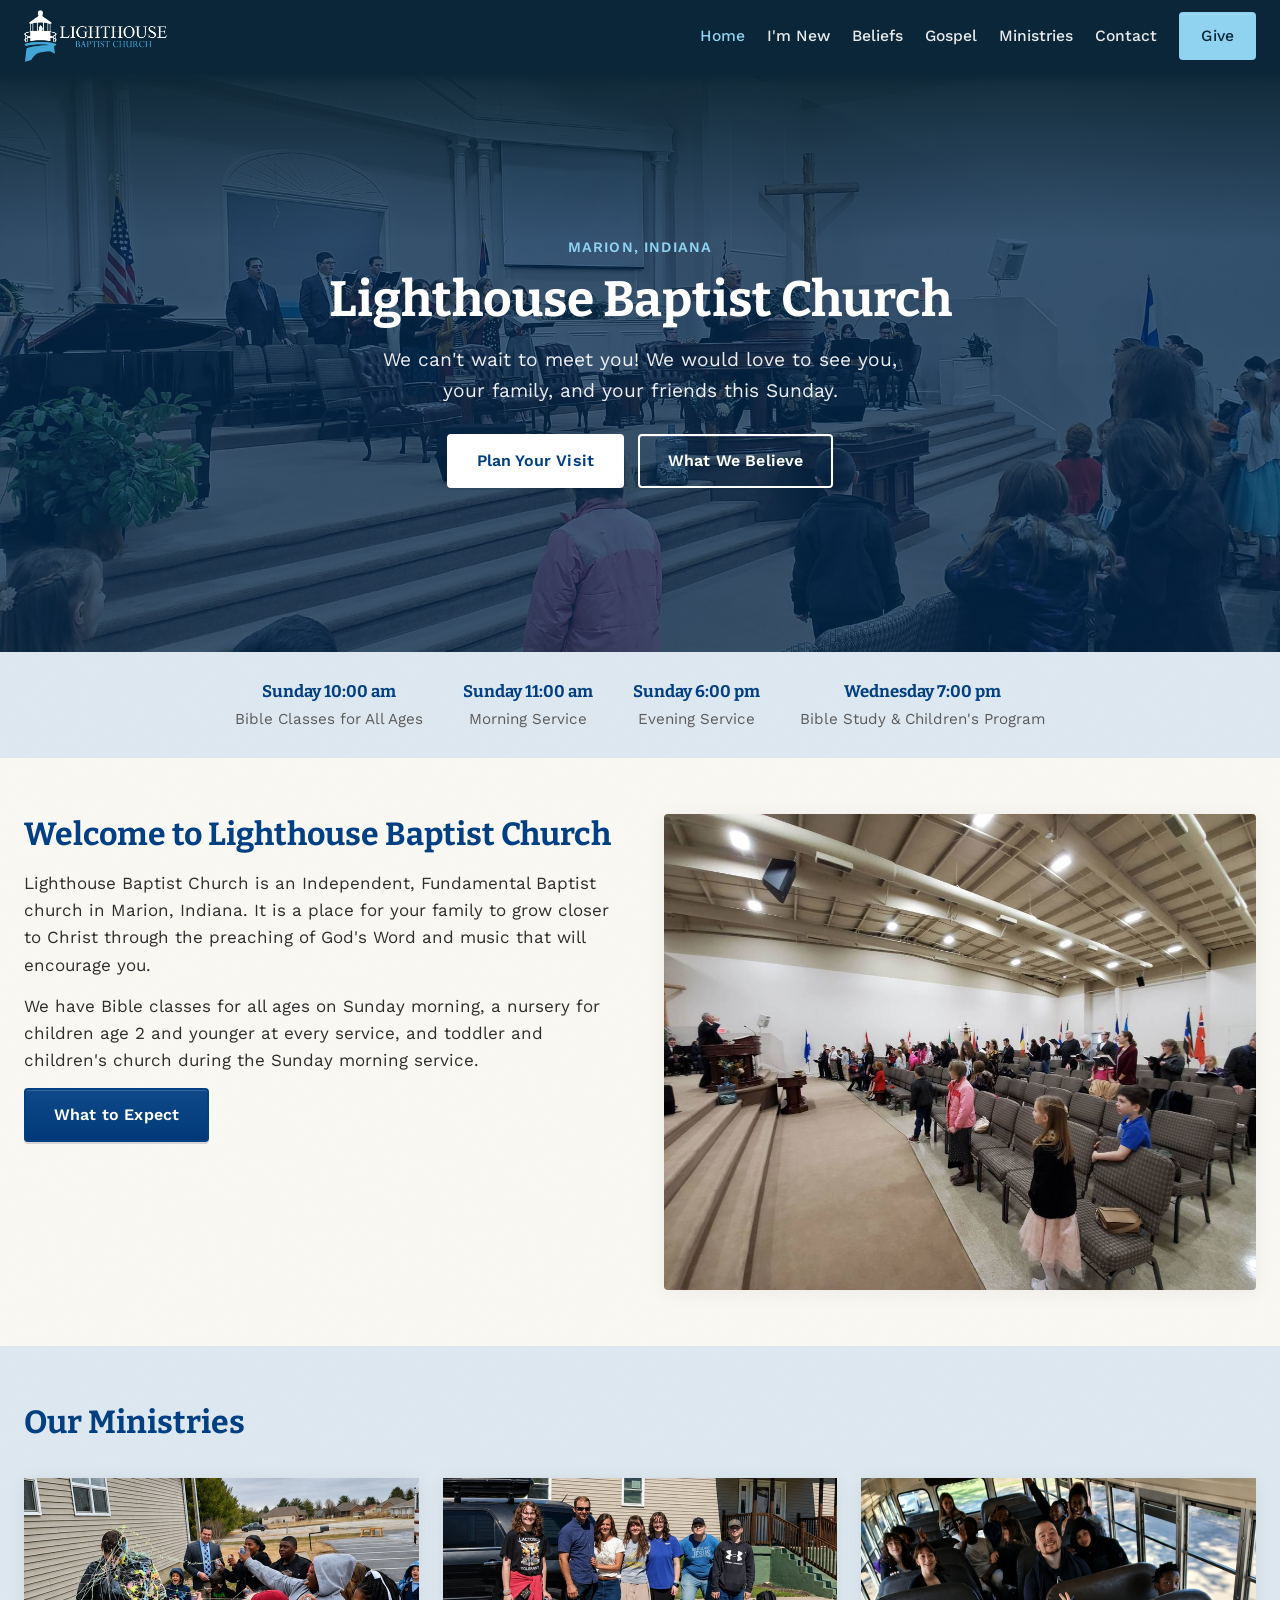
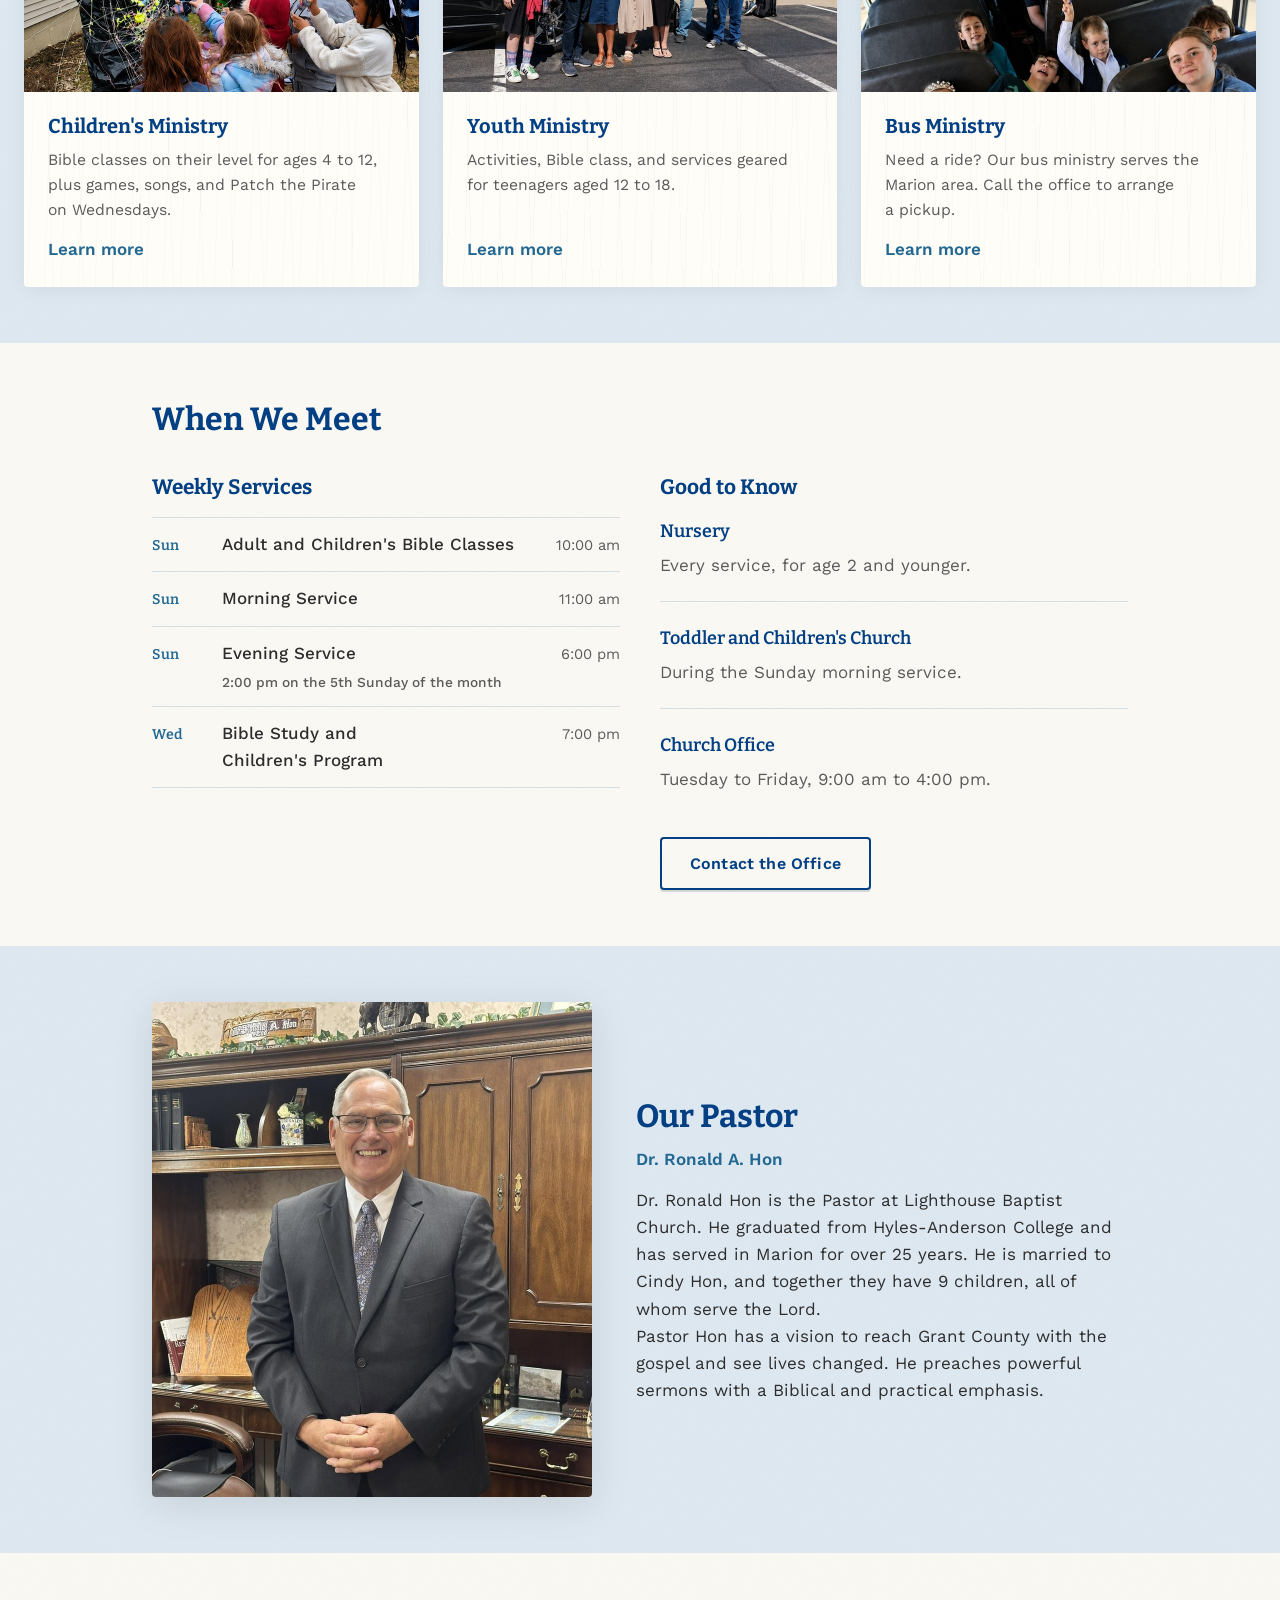
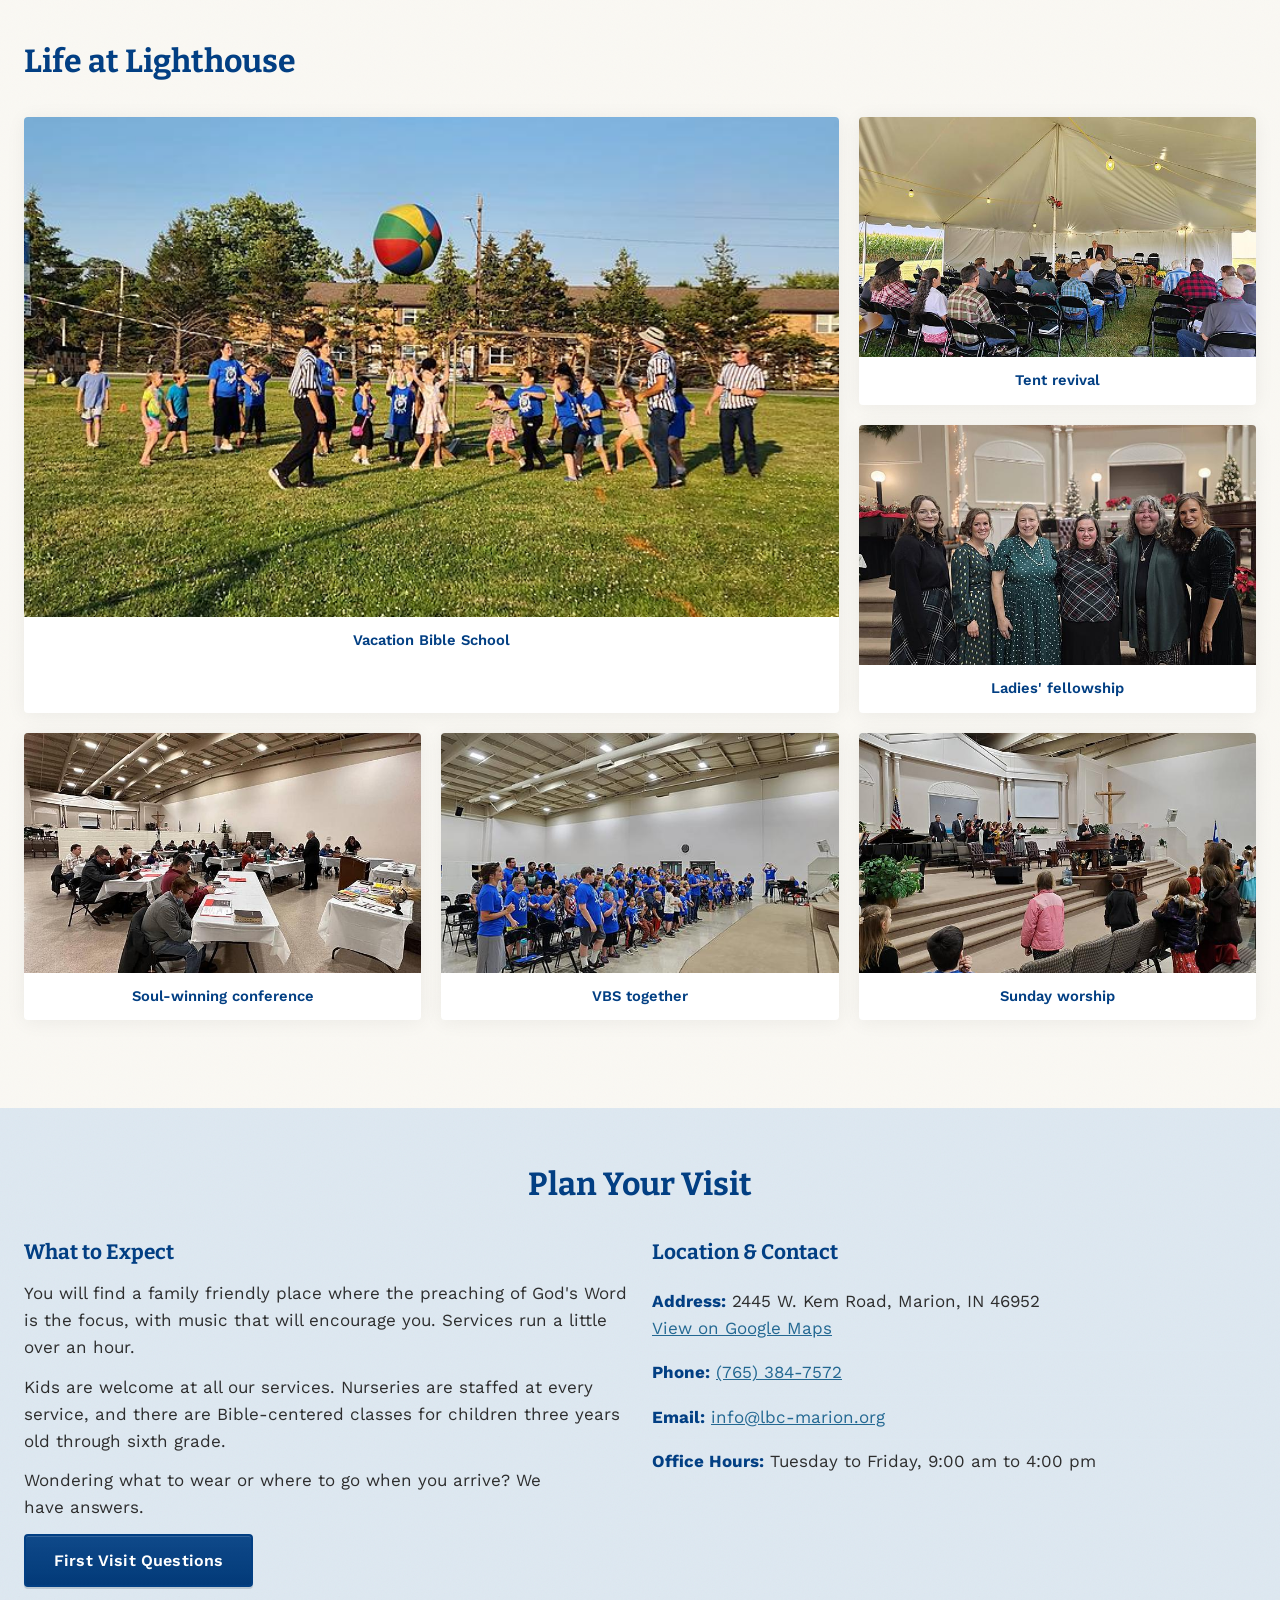
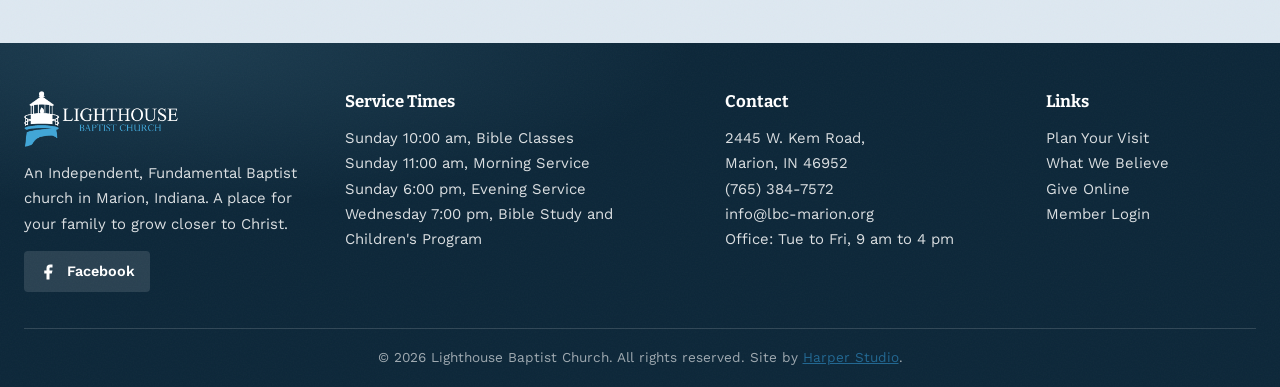
==== index.html @ ac046941 "Keep the service rows tight and pin the office button to the column foot Reverses the row stretching" ====
<!DOCTYPE html>
<html lang="en">
<head>
<meta charset="UTF-8">
<meta name="viewport" content="width=device-width, initial-scale=1.0">
<meta name="color-scheme" content="light">
<meta name="supported-color-schemes" content="light">
<title>Lighthouse Baptist Church — Marion, IN | Sunday Services &amp; Visit Info</title>
<meta name="description" content="Lighthouse Baptist Church in Marion, Indiana. Sunday Bible classes at 10:00 am, morning service at 11:00 am, evening service at 6:00 pm. An Independent, Fundamental Baptist church. Visitors always welcome.">
<link rel="canonical" href="https://www.lbc-marion.org/">
<meta name="robots" content="index, follow">
<meta property="og:type" content="website">
<meta property="og:site_name" content="Lighthouse Baptist Church">
<meta property="og:title" content="Lighthouse Baptist Church — Marion, IN">
<meta property="og:description" content="Sunday Bible classes 10:00 am, morning service 11:00 am, evening service 6:00 pm. Visitors always welcome.">
<meta property="og:url" content="https://www.lbc-marion.org/">
<meta property="og:image" content="https://www.lbc-marion.org/social-preview.jpg">
<meta property="og:locale" content="en_US">
<meta name="twitter:card" content="summary_large_image">
<meta name="twitter:title" content="Lighthouse Baptist Church — Marion, IN">
<meta name="twitter:description" content="Sunday Bible classes 10:00 am, morning service 11:00 am, evening service 6:00 pm. Visitors always welcome.">
<meta name="twitter:image" content="https://www.lbc-marion.org/social-preview.jpg">
<link rel="icon" href="favicon.ico?v=1" sizes="any">
<link rel="apple-touch-icon" href="apple-touch-icon.png?v=1">
<meta name="theme-color" content="#023f83">
<link rel="preconnect" href="https://fonts.googleapis.com">
<link rel="preconnect" href="https://fonts.gstatic.com" crossorigin>
<link href="https://fonts.googleapis.com/css2?family=Bitter:wght@600;700&family=Work+Sans:wght@400;500;600&display=swap" rel="stylesheet">
<link rel="preload" as="image" href="img/sanctuary-choir-1200.jpg"
      imagesrcset="img/sanctuary-choir-sm.jpg 700w, img/sanctuary-choir-1200.jpg 1200w, img/sanctuary-choir.jpg 2000w"
      imagesizes="100vw" fetchpriority="high">
<link rel="stylesheet" href="style.css?v=46">
</head>
<body>

<header class="site-header">
  <div class="header-inner">
    <a href="index.html" class="header-logo"><img src="img/logo-horizontal-white.png" alt="Lighthouse Baptist Church" width="564" height="205"></a>
    <nav class="main-nav" aria-label="Main navigation">
      <a href="index.html" class="active">Home</a>
      <a href="im-new.html">I'm New</a>
      <a href="beliefs.html">Beliefs</a>
      <a href="gospel.html">Gospel</a>
      <a href="ministries.html">Ministries</a>
      <a href="contact.html">Contact</a>
      <a class="btn btn-primary" href="https://give.tithe.ly/?formId=679f686f-5d42-11ee-90fc-1260ab546d11" target="_blank" rel="noopener" onclick="openGiving(event)">Give</a>
    </nav>
    <button class="nav-toggle" onclick="openMobileNav()" aria-label="Open menu">
      <svg width="28" height="28" viewBox="0 0 24 24" fill="none" stroke="#023f83" stroke-width="2" stroke-linecap="round"><line x1="3" y1="6" x2="21" y2="6"/><line x1="3" y1="12" x2="21" y2="12"/><line x1="3" y1="18" x2="21" y2="18"/></svg>
    </button>
  </div>
</header>

<nav class="mobile-nav" id="mobileNav" aria-label="Mobile navigation">
  <div class="mobile-nav-top">
    <img src="img/logo-horizontal-white.png" alt="Lighthouse Baptist Church" width="564" height="205">
    <button class="mobile-nav-close" onclick="closeMobileNav()" aria-label="Close menu">
      <svg width="28" height="28" viewBox="0 0 24 24" fill="none" stroke="#ffffff" stroke-width="2" stroke-linecap="round"><line x1="18" y1="6" x2="6" y2="18"/><line x1="6" y1="6" x2="18" y2="18"/></svg>
    </button>
  </div>
  <a href="index.html" onclick="closeMobileNav()">Home</a>
  <a href="im-new.html">I'm New</a>
  <a href="beliefs.html">What We Believe</a>
  <a href="gospel.html">The Gospel</a>
  <a href="ministries.html">Ministries</a>
  <a href="contact.html">Contact</a>
  <a class="btn" href="https://give.tithe.ly/?formId=679f686f-5d42-11ee-90fc-1260ab546d11" target="_blank" rel="noopener" onclick="openGiving(event)">Give Online</a>
</nav>

<main>

<section class="hero-full">
  <img class="hero-bg" src="img/sanctuary-choir-1200.jpg"
       srcset="img/sanctuary-choir-sm.jpg 700w, img/sanctuary-choir-1200.jpg 1200w, img/sanctuary-choir.jpg 2000w"
       sizes="100vw"
       alt="The choir and congregation during a Sunday service at Lighthouse Baptist Church"
       width="2000" height="1500" fetchpriority="high">
  <div class="hero-overlay"></div>
  <div class="hero-content">
    <div class="hero-copy">
      <p class="hero-town">Marion, Indiana</p>
      <h1>Lighthouse Baptist Church</h1>
      <span class="wave-rule"></span>
      <p class="hero-tagline">We can't wait to meet you! We would love to see you, your family, and your friends this Sunday.</p>
      <div class="hero-buttons">
        <a class="btn btn-light" href="im-new.html">Plan Your Visit</a>
        <a class="btn btn-outline-light" href="beliefs.html">What We Believe</a>
      </div>
    </div>
  </div>
</section>

<section class="service-band">
  <div class="container service-band-inner">
    <div class="svc"><strong>Sunday 10:00 am</strong><span>Bible Classes for All Ages</span></div>
    <div class="svc"><strong>Sunday 11:00 am</strong><span>Morning Service</span></div>
    <div class="svc"><strong>Sunday 6:00 pm</strong><span>Evening Service</span></div>
    <div class="svc"><strong>Wednesday 7:00 pm</strong><span>Bible Study &amp; Children's Program</span></div>
  </div>
</section>

<section class="section" id="welcome">
  <div class="container two-col">
    <div class="fade-up">
      <h2>Welcome to Lighthouse Baptist Church</h2>
      <span class="wave-rule wave-rule-left"></span>
      <p style="margin-top:16px;">Lighthouse Baptist Church is an Independent, Fundamental Baptist church in Marion, Indiana. It is a place for your family to grow closer to Christ through the preaching of God's Word and music that will encourage you.</p>
      <p>We have Bible classes for all ages on Sunday morning, a nursery for children age 2 and younger at every service, and toddler and children's church during the Sunday morning service.</p>
      <a class="btn btn-primary" href="im-new.html">What to Expect</a>
    </div>
    <div class="fade-up">
      <img src="img/auditorium-1.jpg" alt="The congregation standing together during a service in the Lighthouse Baptist Church auditorium" width="1100" height="884" loading="lazy">
    </div>
  </div>
</section>

<section class="section section-alt" id="ministries">
  <div class="container">
    <div class="section-header section-header-left">
      <h2>Our Ministries</h2>
      <span class="wave-rule wave-rule-left"></span>
    </div>
    <div class="card-grid">
      <article class="card ministry-card fade-up">
        <img class="card-media" src="img/children-ministry.jpg" alt="Children gathered outside the church for a group activity" width="816" height="428" loading="lazy">
        <div class="card-body">
          <h3>Children's Ministry</h3>
          <p>Bible classes on their level for ages 4 to 12, plus games, songs, and Patch the Pirate on Wednesdays.</p>
          <a class="card-link" href="ministries.html#children">Learn more</a>
        </div>
      </article>
      <article class="card ministry-card fade-up">
        <img class="card-media" src="img/youth-ministry.jpg" alt="Teens from the youth group standing together outside the church" width="816" height="428" loading="lazy">
        <div class="card-body">
          <h3>Youth Ministry</h3>
          <p>Activities, Bible class, and services geared for teenagers aged 12 to 18.</p>
          <a class="card-link" href="ministries.html#youth">Learn more</a>
        </div>
      </article>
      <article class="card ministry-card fade-up">
        <img class="card-media" src="img/bus-ministry.jpg" alt="Children and workers riding the church bus" width="816" height="428" loading="lazy">
        <div class="card-body">
          <h3>Bus Ministry</h3>
          <p>Need a ride? Our bus ministry serves the Marion area. Call the office to arrange a pickup.</p>
          <a class="card-link" href="ministries.html#bus">Learn more</a>
        </div>
      </article>
    </div>
  </div>
</section>

<section class="section" id="schedule">
  <div class="container container-mid">
    <div class="section-header section-header-left">
      <h2>When We Meet</h2>
      <span class="wave-rule wave-rule-left"></span>
    </div>
    <div class="schedule-grid">
      <div class="schedule-col fade-up">
        <h3>Weekly Services</h3>
        <div class="sched-row"><span class="sched-day">Sun</span><span class="sched-name">Adult and Children's Bible Classes</span><span class="sched-when">10:00 am</span></div>
        <div class="sched-row"><span class="sched-day">Sun</span><span class="sched-name">Morning Service</span><span class="sched-when">11:00 am</span></div>
        <div class="sched-row"><span class="sched-day">Sun</span><span class="sched-name">Evening Service<span class="sched-note">2:00 pm on the 5th Sunday of the month</span></span><span class="sched-when">6:00 pm</span></div>
        <div class="sched-row"><span class="sched-day">Wed</span><span class="sched-name">Bible Study and Children's Program</span><span class="sched-when">7:00 pm</span></div>
      </div>
      <div class="schedule-col fade-up">
        <h3>Good to Know</h3>
        <dl class="expect-list expect-list-stack">
          <div>
            <dt>Nursery</dt>
            <dd>Every service, for age 2 and younger.</dd>
          </div>
          <div>
            <dt>Toddler and Children's Church</dt>
            <dd>During the Sunday morning service.</dd>
          </div>
          <div>
            <dt>Church Office</dt>
            <dd>Tuesday to Friday, 9:00 am to 4:00 pm.</dd>
          </div>
        </dl>
        <p><a class="btn btn-outline" href="contact.html">Contact the Office</a></p>
      </div>
    </div>
  </div>
</section>

<section class="section section-alt" id="pastor">
  <div class="container container-mid">
    <div class="pastor-grid">
      <div class="fade-up">
        <img class="pastor-portrait" src="img/pastor-hon.jpg" alt="Dr. Ronald A. Hon, Pastor of Lighthouse Baptist Church" width="880" height="990" loading="lazy">
      </div>
      <div class="fade-up">
        <h2>Our Pastor</h2>
        <span class="wave-rule wave-rule-left"></span>
        <p class="pastor-role" style="margin-top:10px;">Dr. Ronald A. Hon</p>
        <p>Dr. Ronald Hon is the Pastor at Lighthouse Baptist Church. He graduated from Hyles-Anderson College and has served in Marion for over 25 years. He is married to Cindy Hon, and together they have 9 children, all of whom serve the Lord.</p>
        <p>Pastor Hon has a vision to reach Grant County with the gospel and see lives changed. He preaches powerful sermons with a Biblical and practical emphasis.</p>
      </div>
    </div>
  </div>
</section>

<section class="section section-loose" id="life">
  <div class="container">
    <div class="section-header section-header-left">
      <h2>Life at Lighthouse</h2>
      <span class="wave-rule wave-rule-left"></span>
    </div>
    <div class="gallery-grid">
      <figure class="gallery-item gallery-item-lead fade-up">
        <img src="img/vbs-games-thumb.jpg" alt="Children playing outdoor games during Vacation Bible School" width="700" height="525" loading="lazy">
        <figcaption>Vacation Bible School</figcaption>
      </figure>
      <figure class="gallery-item fade-up">
        <img src="img/tent-revival-thumb.jpg" alt="A service under the tent during a revival meeting" width="700" height="525" loading="lazy">
        <figcaption>Tent revival</figcaption>
      </figure>
      <figure class="gallery-item fade-up">
        <img src="img/ladies-thumb.jpg" alt="Ladies of Lighthouse Baptist Church together" width="700" height="525" loading="lazy">
        <figcaption>Ladies' fellowship</figcaption>
      </figure>
      <figure class="gallery-item fade-up">
        <img src="img/soul-winning-thumb.jpg" alt="Attendees seated at tables during a soul-winning conference" width="700" height="525" loading="lazy">
        <figcaption>Soul-winning conference</figcaption>
      </figure>
      <figure class="gallery-item fade-up">
        <img src="img/vbs-group-thumb.jpg" alt="Children and workers gathered together for Vacation Bible School" width="700" height="327" loading="lazy">
        <figcaption>VBS together</figcaption>
      </figure>
      <figure class="gallery-item fade-up">
        <img src="img/sanctuary-choir-thumb.jpg" alt="The choir singing during a Sunday service" width="700" height="525" loading="lazy">
        <figcaption>Sunday worship</figcaption>
      </figure>
    </div>
  </div>
</section>

<section class="section section-alt" id="visit">
  <div class="container">
    <div class="section-header">
      <h2>Plan Your Visit</h2>
      <span class="wave-rule"></span>
    </div>
    <div class="visit-grid">
      <div class="visit-box fade-up">
        <h3>What to Expect</h3>
        <p>You will find a family friendly place where the preaching of God's Word is the focus, with music that will encourage you. Services run a little over an hour.</p>
        <p>Kids are welcome at all our services. Nurseries are staffed at every service, and there are Bible-centered classes for children three years old through sixth grade.</p>
        <p>Wondering what to wear or where to go when you arrive? We have answers.</p>
        <a class="btn btn-primary" href="im-new.html">First Visit Questions</a>
      </div>
      <div class="visit-box fade-up">
        <h3>Location &amp; Contact</h3>
        <ul>
          <li><strong>Address:</strong> 2445 W. Kem Road, Marion, IN 46952<br><a href="https://www.google.com/maps?q=Lighthouse+Baptist+Church,+2445+W.+Kem+Road,+Marion,+IN+46952">View on Google Maps</a></li>
          <li><strong>Phone:</strong> <a href="tel:+17653847572">(765) 384-7572</a></li>
          <li><strong>Email:</strong> <a href="mailto:info@lbc-marion.org">info@lbc-marion.org</a></li>
          <li><strong>Office Hours:</strong> Tuesday to Friday, 9:00 am to 4:00 pm</li>
        </ul>
      </div>
    </div>
  </div>
</section>

</main>

<footer class="site-footer">
  <div class="container">
    <div class="footer-grid">
      <div class="footer-logo">
        <img src="img/logo-horizontal-white.png" alt="Lighthouse Baptist Church" width="564" height="205" loading="lazy">
        <p>An Independent, Fundamental Baptist church in Marion, Indiana. A place for your family to grow closer to Christ.</p>
        <div class="footer-social">
          <a href="https://www.facebook.com/lbcmarion/"><svg width="18" height="18" viewBox="0 0 24 24" fill="#ffffff" aria-hidden="true"><path d="M18 2h-3a5 5 0 0 0-5 5v3H7v4h3v8h4v-8h3l1-4h-4V7a1 1 0 0 1 1-1h3z"/></svg><span>Facebook</span></a>
        </div>
      </div>
      <div>
        <h3>Service Times</h3>
        <ul>
          <li>Sunday 10:00 am, Bible Classes</li>
          <li>Sunday 11:00 am, Morning Service</li>
          <li>Sunday 6:00 pm, Evening Service</li>
          <li>Wednesday 7:00 pm, Bible Study and Children's Program</li>
        </ul>
      </div>
      <div>
        <h3>Contact</h3>
        <ul>
          <li>2445 W. Kem Road,<br>Marion, IN 46952</li>
          <li><a href="tel:+17653847572">(765) 384-7572</a></li>
          <li><a href="mailto:info@lbc-marion.org">info@lbc-marion.org</a></li>
          <li>Office: Tue to Fri, 9 am to 4 pm</li>
        </ul>
      </div>
      <div>
        <h3>Links</h3>
        <ul>
          <li><a href="im-new.html">Plan Your Visit</a></li>
          <li><a href="beliefs.html">What We Believe</a></li>
          <li><a href="https://give.tithe.ly/?formId=679f686f-5d42-11ee-90fc-1260ab546d11" target="_blank" rel="noopener" onclick="openGiving(event)">Give Online</a></li>
          <li><a href="https://lighthousebaptistchurch5573.breezechms.com">Member Login</a></li>
        </ul>
      </div>
    </div>
    <div class="footer-bottom">&copy; 2026 Lighthouse Baptist Church. All rights reserved. Site by <a href="https://harperstudio.co/" target="_blank" rel="noopener">Harper Studio</a>.</div>
  </div>
</footer>

<div id="comingSoonModal">
  <div class="modal-box">
    <h3>Coming Soon</h3>
    <p>This feature is on the way. Check back soon, or reach out and we'll help.</p>
    <button onclick="closeComingSoon()" class="btn btn-primary">Close</button>
  </div>
</div>

<script type="application/ld+json">
{
  "@context": "https://schema.org",
  "@type": "Church",
  "name": "Lighthouse Baptist Church",
  "url": "https://www.lbc-marion.org/",
  "logo": "https://www.lbc-marion.org/apple-touch-icon.png",
  "image": "https://www.lbc-marion.org/social-preview.jpg",
  "telephone": "+1-765-384-7572",
  "email": "info@lbc-marion.org",
  "description": "An Independent, Fundamental Baptist church in Marion, Indiana. Sunday Bible classes 10:00 am, morning service 11:00 am, evening service 6:00 pm, Wednesday 7:00 pm.",
  "address": {
    "@type": "PostalAddress",
    "streetAddress": "2445 W. Kem Road",
    "addressLocality": "Marion",
    "addressRegion": "IN",
    "postalCode": "46952",
    "addressCountry": "US"
  },
  "sameAs": [
    "https://www.facebook.com/lbcmarion/"
  ],
  "openingHoursSpecification": [
    { "@type": "OpeningHoursSpecification", "dayOfWeek": "Sunday", "opens": "10:00", "closes": "12:15" },
    { "@type": "OpeningHoursSpecification", "dayOfWeek": "Sunday", "opens": "18:00", "closes": "19:15" },
    { "@type": "OpeningHoursSpecification", "dayOfWeek": "Wednesday", "opens": "19:00", "closes": "20:00" }
  ],
  "event": [
    {
      "@type": "Event",
      "name": "Sunday Morning Service",
      "eventSchedule": { "@type": "Schedule", "byDay": "https://schema.org/Sunday", "startTime": "11:00", "repeatFrequency": "P1W" },
      "location": { "@type": "Place", "name": "Lighthouse Baptist Church", "address": "2445 W. Kem Road, Marion, IN 46952" }
    },
    {
      "@type": "Event",
      "name": "Sunday Evening Service",
      "eventSchedule": { "@type": "Schedule", "byDay": "https://schema.org/Sunday", "startTime": "18:00", "repeatFrequency": "P1W" },
      "location": { "@type": "Place", "name": "Lighthouse Baptist Church", "address": "2445 W. Kem Road, Marion, IN 46952" }
    },
    {
      "@type": "Event",
      "name": "Wednesday Evening Bible Study",
      "eventSchedule": { "@type": "Schedule", "byDay": "https://schema.org/Wednesday", "startTime": "19:00", "repeatFrequency": "P1W" },
      "location": { "@type": "Place", "name": "Lighthouse Baptist Church", "address": "2445 W. Kem Road, Marion, IN 46952" }
    }
  ]
}
</script>

<script src="main.js?v=3"></script>
</body>
</html>
---- style.css ----
/* ==========================================================================
   Lighthouse Baptist Church - Marion, IN
   Design brief: royal navy / harbor blue / sea-mist tint, Bitter + Work Sans,
   full-bleed hero with centred text, and a restrained lighthouse material
   language: weathered stone grain, salt-streaked glass, ribbed metal and cast
   light. Texture stays in broad surfaces rather than decorative borders or
   repeated ornaments.

   The logo's sky blue #42a6d7 cannot carry small text anywhere on this site, so
   three derived tokens do that job and #42a6d7 is reserved for large graphics.
   Every value below was measured against the background it actually sits on;
   see the token comments and the palette table in README.md before changing any
   of them. Do not "fix" them back toward the raw logo colour.
   ========================================================================== */

:root {
  color-scheme: light only !important;
  --primary: #023f83;
  --primary-dark: #012d5e;
  /* Text accent. Measured against BOTH backgrounds it lands on: 6.06:1 on white
     and 4.87:1 on --base-tint. The previous #2b7cab passed on white (4.59:1) but
     quietly failed on the tint (4.23:1), which is where the pastor's name sits. */
  --accent: #236892;
  --accent-sky: #42a6d7;
  /* sky blue is too dark to read as small text on the navy hero overlay (3.11:1),
     so text-on-dark uses this lighter tint of the same hue (5.23:1). */
  --accent-sky-light: #8fd3f0;
  /* and too light to read as a graphic ON the tint (2.20:1), so rules and marks
     drawn on tinted sections use this deeper sky (3.15:1) */
  --accent-sky-deep: #2789b9;
  /* A real tint, not a hint of one: 1.24:1 against white, where the old #f2f6f9
     was 1.09:1 and read as plain white. Every foreground above was re-measured
     against this value. */
  --base-tint: #dde8f1;
  --text: #2d2d2d;
  --text-light: #5a5a5a;
  --white: #ffffff;
  --surface-stone: #f7f4ec;
  --surface-paper: #fffdf8;
  /* One dial for page width. The header and hero were already 1240 while the
     content container sat at 1100, so content ran narrower than the bar above it
     and left dead margin on wide screens. Everything now shares this token. */
  --content-max: 1320px;
  --radius: 4px;
  --shadow: 0 2px 20px rgba(0, 0, 0, 0.06);
  --shadow-lg: 0 8px 40px rgba(0, 0, 0, 0.10);
  /* Supporting material accents, not a second brand palette. The warm detail is
     used only in hairlines, like the brass frame around a lighthouse lens. */
  --structural-line: rgba(28, 63, 99, 0.22);
  --structural-line-soft: rgba(28, 63, 99, 0.12);
  /* The single dark field colour. Header, footer, mobile nav and the gospel panel
     all use this one value, so two large dark blues can never sit against each
     other slightly mismatched again. --primary stays the brand navy for text,
     buttons and marks; --primary-dark is only the pressed state of a button. */
  --field-dark: #0b2638;
  --scrim-top: rgba(11, 38, 56, 0.94);
  --scrim-deep: rgba(2, 42, 82, 0.88);
  /* Lighter scrim for the homepage hero, where the sanctuary photograph is worth
     seeing. 0.72 is the floor: that photo has pure white pixels behind the copy,
     the projector screen and the windows, and white text over them measures 6.01:1
     at this value against 4.5 required. Going lighter fails the paragraph. */
  --scrim-photo: rgba(2, 42, 82, 0.72);
  --stone-grain: url("data:image/svg+xml,%3Csvg xmlns='http://www.w3.org/2000/svg' width='160' height='160'%3E%3Cfilter id='g'%3E%3CfeTurbulence type='fractalNoise' baseFrequency='.72' numOctaves='3' seed='11'/%3E%3C/filter%3E%3Crect width='160' height='160' filter='url(%23g)' opacity='.035'/%3E%3C/svg%3E");
  --timber-grain:
    repeating-linear-gradient(92deg, rgba(139, 112, 73, 0.035) 0 1px, transparent 1px 17px),
    repeating-linear-gradient(88deg, transparent 0 29px, rgba(35, 59, 75, 0.025) 29px 30px);
  --metal-corrugation:
    repeating-linear-gradient(90deg, rgba(255, 255, 255, 0.035) 0 1px, transparent 1px 13px),
    linear-gradient(180deg, rgba(255, 255, 255, 0.045), rgba(0, 0, 0, 0.08));
  --font-head: 'Bitter', Georgia, serif;
  --font-body: 'Work Sans', Arial, sans-serif;
}

* { margin: 0; padding: 0; box-sizing: border-box; }

html { scroll-behavior: smooth; }

body {
  font-family: var(--font-body);
  color: var(--text);
  line-height: 1.6;
  background-color: var(--surface-stone);
  background-image: var(--stone-grain);
  font-size: 17px;
}

h1, h2, h3, h4 {
  font-family: var(--font-head); color: var(--primary); line-height: 1.25;
  /* balance heading lines so a heading never drops a single word onto its own
     line ("Welcome to Lighthouse Baptist / Church") */
  text-wrap: balance;
}

/* avoid one-word last lines anywhere in body copy (inherited; the balance rule
   above wins for headings) */
body { text-wrap: pretty; }

img { max-width: 100%; display: block; }

a { color: var(--accent); }

/* ---------- layout ---------- */

.container { max-width: var(--content-max); margin: 0 auto; padding: 0 24px; }

.section {
  padding: 56px 0;
  background-color: var(--surface-stone);
  background-image:
    linear-gradient(rgba(255, 255, 255, 0.38), rgba(255, 255, 255, 0.38)),
    var(--stone-grain);
}
/* not every section deserves identical padding; the gallery earns more air */
.section-loose { padding: 88px 0; }
.section-alt {
  background-color: var(--base-tint);
  background-image: var(--stone-grain);
}

.section-header { text-align: center; margin-bottom: 36px; }
/* Left-aligned section heads. Every heading on the site being centred is part of
   what makes the layout feel machine-set; alternating gives the pages a rhythm. */
.section-header-left { text-align: left; }
.section-lead { margin-top: 12px; max-width: 62ch; color: var(--text-light); }
.container-narrow { max-width: 880px; }
/* A middle measure. The schedule and the pastor block are both two columns of
   text, and at the full 1272 the service names sat a long way from their times
   while the pastor's copy ran past a comfortable line length. 1040 centres them
   and pulls both columns back together without making the page feel narrow. */
.container-mid { max-width: min(1040px, 80%); }
.section-header h2 { font-size: 2rem; }

/* Decorative heading rules were removed after review. The material character
   now comes from surfaces and light rather than repeated marks. */
.wave-rule {
  display: none;
}
.wave-rule::after {
  content: none;
}
.wave-rule-left { margin-left: 0; }
.hero-full .wave-rule, .page-hero .wave-rule { --rule-color: var(--accent-sky-light); }

/* ---------- buttons ---------- */

.btn {
  display: inline-flex; align-items: center; justify-content: center;
  padding: 12px 28px; border-radius: var(--radius); font-weight: 600;
  font-family: var(--font-body); font-size: 1rem;
  text-decoration: none; cursor: pointer; transition: background 0.2s, color 0.2s;
  border: 2px solid transparent; min-width: 170px; letter-spacing: 0.01em;
  box-shadow: inset 0 1px 0 rgba(255, 255, 255, 0.16), 0 2px 0 rgba(11, 38, 56, 0.16);
}
.btn-primary {
  background-color: var(--primary); color: #fff !important; border-color: var(--primary);
  background-image: linear-gradient(180deg, rgba(255, 255, 255, 0.05), rgba(0, 0, 0, 0.08));
}
.btn-primary:hover { background: var(--primary-dark); border-color: var(--primary-dark); }
.btn-outline { background: transparent; color: var(--primary); border: 2px solid var(--primary); }
.btn-outline:hover { background: var(--primary); color: #fff; }
/* Pairs of buttons. Previously these sat in a centred <p> with an inline
   margin-left on the second one, which threw them out of alignment the moment
   they wrapped onto separate lines on a phone. */
.btn-row { display: flex; flex-wrap: wrap; gap: 12px; justify-content: center; }
.btn-light { background: #fff; color: var(--primary); border-color: #fff; }
.btn-light:hover { background: var(--base-tint); border-color: var(--base-tint); }
.btn-outline-light { background: transparent; color: #fff; border-color: #fff; }
.btn-outline-light:hover { background: #fff; color: var(--primary); }

/* ---------- header / nav ---------- */

.site-header {
  position: sticky; top: 0; z-index: 100;
  background-color: var(--field-dark);
  /* No downward shadow and no corrugation. The shadow drew a dark line straight
     across the top of every hero, and the corrugation's vertical gradient ended in
     8% black, so the header's own bottom edge was darker than the field colour it
     was supposed to be. Flat bar into flat hero top is what actually joins. */
  background-image: none;
  border-bottom: 0;
  box-shadow: none;
}
.header-inner {
  display: flex; align-items: center; justify-content: space-between;
  padding: 10px 24px; max-width: var(--content-max); margin: 0 auto;
}
.header-logo img { height: 52px; width: auto; }

.main-nav { display: flex; align-items: center; gap: 22px; }
.main-nav a {
  color: rgba(255, 255, 255, 0.9); text-decoration: none; font-weight: 500; font-size: 0.98rem;
}
.main-nav a:hover, .main-nav a.active { color: var(--accent-sky-light); }
.main-nav .btn { padding: 9px 20px; min-width: 0; }
.site-header .main-nav .btn {
  background: var(--accent-sky-light); color: var(--field-dark) !important;
  border-color: var(--accent-sky-light);
}
.site-header .main-nav .btn:hover { background: #fff; border-color: #fff; }

.nav-toggle {
  display: none; background: none; border: none; cursor: pointer; padding: 10px;
}
.nav-toggle svg { display: block; stroke: #fff; }

.mobile-nav {
  display: none; position: fixed; inset: 0; z-index: 200;
  background-color: var(--field-dark); background-image: var(--metal-corrugation); padding: 24px;
  overflow-y: auto;
}
.mobile-nav.open { display: flex; flex-direction: column; }
.mobile-nav-top { display: flex; justify-content: space-between; align-items: center; margin-bottom: 24px; }
.mobile-nav-top img { height: 44px; width: auto; }
.mobile-nav-close { background: none; border: none; cursor: pointer; padding: 10px; }
.mobile-nav a {
  color: #fff; text-decoration: none; font-size: 1.25rem; font-weight: 500;
  padding: 13px 4px; border-bottom: 1px solid rgba(255, 255, 255, 0.15);
}
.mobile-nav .btn {
  margin-top: 24px; background: #fff; color: var(--primary) !important;
  border-color: #fff; min-width: 200px; align-self: flex-start;
}

/* ---------- hero (full-bleed photo, centered text overlaid) ----------
   An even top-to-bottom overlay across the whole photo. The alphas are set from
   measured contrast against this specific photo's pixels (bright ceiling, walls,
   and stage lights sit right behind the centered text), not picked by eye.
   Re-measure if the hero photo is swapped. */

.hero-full {
  position: relative; display: flex; align-items: center;
  min-height: 580px; background: var(--primary); overflow: hidden;
}
.hero-bg {
  position: absolute; inset: 0; width: 100%; height: 100%;
  object-fit: cover; object-position: center 45%;
}
.hero-overlay {
  position: absolute; inset: 0;
  background-image: linear-gradient(180deg,
    var(--field-dark) 0,
    var(--scrim-top) 16px,
    var(--scrim-photo) 170px,
    var(--scrim-photo) 100%);
}
.hero-content {
  position: relative; z-index: 1; text-align: center;
  max-width: var(--content-max); margin: 0 auto; width: 100%; padding: 72px 24px;
}
/* wide enough that the church name sits on one line at desktop sizes;
   the tagline is capped separately so it still reads as a short line */
.hero-copy { position: relative; z-index: 1; max-width: 44em; margin: 0 auto; }
.hero-town {
  color: var(--accent-sky-light); font-weight: 600; letter-spacing: 0.08em;
  text-transform: uppercase; font-size: 0.9rem; margin-bottom: 10px;
}
.hero-copy h1 { font-size: 3.1rem; margin-bottom: 6px; color: #fff; }
.hero-tagline {
  font-size: 1.2rem; color: rgba(255, 255, 255, 0.92); margin: 14px auto 28px; max-width: 28em;
}
.hero-buttons { display: flex; gap: 14px; flex-wrap: wrap; justify-content: center; }

/* ---------- service times band ---------- */

.service-band {
  position: relative;
  background-color: var(--base-tint);
  background-image: var(--stone-grain);
  padding: 26px 0;
  border-top: 0;
}
.service-band::before {
  content: none;
}
.service-band-inner {
  display: flex; justify-content: center; align-items: center; gap: 40px; flex-wrap: wrap;
  text-align: center;
}
.service-band .svc { color: var(--primary); }
.service-band .svc strong { display: block; font-family: var(--font-head); font-size: 1.05rem; }
.service-band .svc strong::before {
  content: none;
}
.service-band .svc span { font-size: 0.95rem; color: var(--text-light); }
.service-band .svc + .svc {
  position: relative;
}
.service-band .svc + .svc::before {
  content: none;
}

/* ---------- welcome ---------- */

/* Columns stretch to a shared height so the photo matches the text block beside it.
   The image fills that box with object-fit: cover, so it scales up undistorted and
   only trims its edges. The photo chosen here is close to the text block's own
   aspect at this width, so the trim is a few pixels per side rather than a real crop.
   Swapping in a much wider photo would start cutting into the subject. */
.two-col { display: grid; grid-template-columns: 1fr 1fr; gap: 48px; align-items: stretch; }
.two-col h2 { font-size: 2rem; margin-bottom: 8px; }
.two-col p { margin-bottom: 14px; }
.two-col img {
  border-radius: var(--radius); box-shadow: var(--shadow);
  border: 0; outline: 0;
  width: 100%; height: 100%; object-fit: cover; object-position: center;
}

/* ---------- cards ---------- */

.card-grid { display: grid; grid-template-columns: repeat(3, 1fr); gap: 24px; }
.card {
  position: relative;
  background-color: var(--surface-paper); background-image: var(--timber-grain);
  border-radius: var(--radius);
  border: 0;
  box-shadow: var(--shadow);
  padding: 28px; display: flex; flex-direction: column;
}
.card::after {
  content: none;
}
.section-alt .card { background-color: var(--surface-paper); }
.card h3 { font-size: 1.25rem; margin: 14px 0 8px; }
/* every paragraph used to carry flex-grow, which split the free space between
   them instead of leaving a gap after each one, so multi-paragraph cards read as
   one run-on block. Space them normally and let the link take the slack. */
.card p { color: var(--text-light); font-size: 0.98rem; margin-bottom: 12px; }
.card p:last-of-type { margin-bottom: 0; }
.card .card-link {
  margin-top: auto; padding-top: 14px; font-weight: 600;
  text-decoration: none; color: var(--accent);
}
/* cards whose copy differs a lot in length: hug the content instead of
   stretching every card to the tallest one and leaving dead space below */
.card-grid.cards-top { align-items: start; }
.card .card-link:hover { color: var(--primary); }

.card-icon {
  width: 48px; height: 48px; border-radius: var(--radius);
  background: var(--primary); display: flex; align-items: center; justify-content: center;
}
.card-icon svg { stroke: #fff; }

/* ---------- schedule ---------- */

.schedule-grid { display: grid; grid-template-columns: 1fr 1fr; gap: 40px; }
/* Rows keep their natural height rather than stretching to fill, so the timetable
   stays tight. The trailing button is pushed to the bottom of its column instead,
   which lines it up with the foot of whichever column is taller. */
.schedule-col { display: flex; flex-direction: column; }
.schedule-col h3 { margin-bottom: 16px; font-size: 1.3rem; flex: 0 0 auto; }
.schedule-col > p:last-child { margin-top: auto; padding-top: 22px; }
/* Was twelve shadowed white tiles, each led by a rounded pill reading SUN or WED.
   A service list is a timetable, and a timetable wants ruled rows, not a dozen
   floating cards. Ruled rows also let the eye run down the day column. */
/* The time column was auto, so the one long qualifier in the list claimed width and
   wrapped "Evening Service" onto two lines. Fixed width for the time, and a
   qualifier now sits under its service as a note rather than fighting for the row. */
.sched-row {
  display: grid; grid-template-columns: 56px 1fr 88px; gap: 4px 14px; align-items: baseline;
  padding: 13px 0; border-top: 1px solid rgba(2, 63, 131, 0.14);
}
.sched-note { display: block; font-size: 0.86rem; color: var(--text-light); margin-top: 4px; }
.sched-row:last-of-type { border-bottom: 1px solid rgba(2, 63, 131, 0.14); }
.sched-day {
  font-family: var(--font-head); font-weight: 600; color: var(--accent);
  font-size: 0.88rem; letter-spacing: 0.04em;
}
.sched-name { font-weight: 500; }
.sched-when { color: var(--text-light); font-size: 0.92rem; text-align: right; white-space: nowrap; }

/* ---------- pastor ---------- */

.pastor-grid { display: grid; grid-template-columns: 440px 1fr; gap: 44px; align-items: center; }
.pastor-grid h2 { font-size: 2rem; }
.pastor-role { color: var(--accent); font-weight: 600; margin-bottom: 14px; }

/* A real portrait photograph, shown as a portrait rather than squeezed into a
   circle. The previous 240px circular crop was all the resolution we had.
   Now 8:9 rather than 3:4: the file itself is cropped 15% off the bottom, below
   the clasped hands and above the desk, which buys width in the same section
   instead of height. The column went 280px -> 440px to use it. */
/* `height: auto` is required: the img's height attribute is a presentational
   hint that otherwise wins over aspect-ratio, which stretched this to 280x800 */
.pastor-portrait {
  width: 100%; height: auto; aspect-ratio: 8 / 9;
  object-fit: cover; object-position: center top;
  border: 0; outline: 0;
  border-radius: var(--radius); box-shadow: var(--shadow-lg);
}
.pastor-family { margin: 36px 0 0; }
.pastor-family img {
  width: 100%; height: auto; border: 0; outline: 0;
  border-radius: var(--radius); box-shadow: var(--shadow);
}
.pastor-family figcaption {
  margin-top: 10px; text-align: center; font-size: 0.92rem; color: var(--text-light);
}

/* ---------- gallery ---------- */

.gallery-grid { display: grid; grid-template-columns: repeat(3, minmax(0, 1fr)); gap: 20px; }
/* one photo carries the group instead of six identical tiles in lockstep */
.gallery-item-lead { grid-column: span 2; grid-row: span 2; }
.gallery-item-lead img { height: 100%; min-height: 500px; }
.gallery-item {
  border-radius: var(--radius); overflow: hidden; box-shadow: var(--shadow);
  border: 0; outline: 0;
  background: var(--white); margin: 0;
}
.gallery-item img { width: 100%; height: 240px; object-fit: cover; }
/* captions: a photo of an event is far more use when it says which event */
.gallery-item figcaption {
  padding: 12px 16px; font-size: 0.92rem; font-weight: 600; color: var(--primary);
  text-align: center;
}

/* ---------- plan your visit ---------- */

.visit-grid { display: grid; grid-template-columns: 1fr 1fr; gap: 24px; align-items: stretch; }
/* the shadowed box did no work the heading and the rule cannot do */
.visit-box { background: transparent; border-radius: 0; box-shadow: none; padding: 0; }
.visit-box + .visit-box { padding-top: 0; }
.visit-box h3 { font-size: 1.3rem; margin-bottom: 14px; }
.visit-box p { margin-bottom: 12px; }
.visit-box ul { list-style: none; }
.visit-box li { padding: 8px 0; border-bottom: 1px solid var(--base-tint); }
.visit-box li:last-child { border-bottom: none; }
.visit-box li strong { color: var(--primary); }
.visit-box a { color: var(--accent); }

/* ---------- page hero (interior pages) ---------- */

.page-hero {
  position: relative;
  overflow: hidden;
  background-color: var(--primary);
  /* Real water rather than drawn lines. Open sea surface, no horizon or land, so it
     reads as texture behind the heading instead of a picture competing with it.
     Pexels licence, no attribution required, so nothing is owed on the page.
     Source and credit are recorded in the README. */
  background-image:
    linear-gradient(180deg,
      var(--field-dark) 0,
      var(--scrim-top) 14px,
      var(--scrim-deep) 78px,
      var(--scrim-deep) 100%),
    url("img/ocean-hero.jpg");
  background-size: auto, cover;
  background-position: center, center 62%;
  background-repeat: no-repeat, no-repeat;
  padding: 48px 0;
  text-align: center;
}
.page-hero::after {
  content: none;
}
.page-hero .container { position: relative; z-index: 1; }
.page-hero h1 { color: #fff; font-size: 2.3rem; }
.page-hero p { color: rgba(255, 255, 255, 0.85); margin-top: 8px; max-width: 40em; margin-left: auto; margin-right: auto; }
.page-hero .wave-rule { margin-top: 16px; }

/* ---------- beliefs ---------- */

.belief-section {
  background: var(--white); border-radius: var(--radius); box-shadow: var(--shadow);
  padding: 32px; margin-bottom: 20px;
}
.belief-section h2 { font-size: 1.4rem; margin-bottom: 6px; }
.belief-section .wave-rule { margin: 8px 0 16px; }
.belief-section p { margin-bottom: 12px; }
.belief-section ul { margin: 0 0 12px 22px; }
.belief-section li { margin-bottom: 6px; }

/* Scripture reference lists. A plain block (not flex) so an expanded verse
   inserted after a pill drops onto its own line instead of becoming a flex item. */
.scripture-list { margin-top: 4px; }
.scripture-list + .scripture-list { margin-top: 10px; }
/* passages too long to be useful inline (whole chapters) stay as citations */
.ref-plain {
  display: inline-block; color: var(--text-light); font-size: 0.9rem;
  font-style: italic; margin: 3px 8px 3px 0;
}

/* ---------- accordion (beliefs doctrines, first-visit questions) ----------
   Collapsed by default so a long page reads as a scannable list of topics.
   Panels use the `hidden` attribute, so they still collapse if CSS fails and
   there is no transition to measure mid-flight. */

/* Nineteen statements in one flat run gave the reader no way in. Grouped under
   five headings instead of nineteen icons: a doctrinal statement is the last place
   that wants a row of pictograms, and several of these subjects have no icon that
   would not read as flippant. The statements themselves are untouched. */
.belief-group {
  font-family: var(--font-head); font-size: 1.4rem; color: var(--primary);
  margin: 46px 0 4px; padding-bottom: 10px;
  border-bottom: 2px solid var(--accent-sky-deep);
}

.belief-group-first { margin-top: 8px; }

.acc-controls { display: flex; justify-content: flex-end; gap: 10px; margin-bottom: 14px; }
.acc-toggle-all {
  background: var(--white); border: 1px solid #c9d6e2; border-radius: var(--radius);
  color: var(--primary); font-family: var(--font-body); font-weight: 600;
  font-size: 0.9rem; padding: 11px 18px; cursor: pointer; min-height: 42px;
}
.acc-toggle-all:hover { background: var(--primary); color: #fff; border-color: var(--primary); }
.acc-toggle-all:focus-visible { outline: 3px solid var(--accent-sky); outline-offset: 2px; }

/* Was a white card with a radius and a drop shadow, repeated 19 times down the
   beliefs page. A stack of identical floating cards is the same tell as the tile
   grids; a list of headings wants rules, not boxes. */
.acc-item {
  background: transparent; border-radius: 0; box-shadow: none;
  margin-bottom: 0; overflow: hidden;
}
/* Rules sit BETWEEN statements. The run is closed by whatever follows it, which is
   deterministic here: .closing-cta already draws its own 2px rule on beliefs, and
   the visit page's button row gets one below. A :last-of-type rule was used before
   and silently matched nothing, because the last div sibling is not a statement. */
.acc-item + .acc-item { border-top: 1px solid rgba(2, 63, 131, 0.14); }
.acc-item + .btn-row { border-top: 1px solid rgba(2, 63, 131, 0.14); padding-top: 26px; }
.belief-section.acc-item { padding: 0; margin-bottom: 0; }
/* `.belief-section h2` (type + class) outranks a bare `.acc-head`, and its 6px
   bottom margin left a pale strip under the header when the panel was closed */
.acc-head, .belief-section .acc-head { margin: 0; font-size: 1rem; }
.acc-btn {
  width: 100%; display: flex; align-items: center; justify-content: space-between;
  gap: 16px; padding: 18px 4px; background: none; border: none; cursor: pointer;
  font-family: var(--font-head); font-size: 1.12rem; font-weight: 600;
  color: var(--primary); text-align: left; line-height: 1.3;
}
/* A faint navy wash, NOT --base-tint: the tint is now the section background, so
   tinting the header made the row look like a hole in the page instead of a
   highlighted card. This stays distinct whatever the tint is set to. */
.acc-btn:hover { background: rgba(2, 63, 131, 0.05); }
.acc-btn:focus-visible { outline: 3px solid var(--accent-sky); outline-offset: -3px; }
.acc-chevron { flex: 0 0 auto; stroke: var(--accent); transition: transform 0.2s; }
.acc-item.open .acc-chevron { transform: rotate(180deg); }
.acc-item.open .acc-btn { background: transparent; color: var(--primary); }
.acc-panel { padding: 2px 4px 24px; }
.acc-panel > *:first-child { margin-top: 0; }
.acc-panel > *:last-child { margin-bottom: 0; }
@media (prefers-reduced-motion: reduce) { .acc-chevron { transition: none; } }

/* ---------- quick answer cards (scannable strip above long copy) ---------- */

/* Was four centred cards, each with a circular icon chip. A row of identical
   rounded tiles with generic glyphs is the most machine-made thing a page can do,
   and none of the four icons carried meaning the heading did not already carry.
   Now a plain definition list: hairline rules instead of boxes, headings doing the
   work. Same four facts, no ornament. */
.expect-list { display: grid; grid-template-columns: 1fr 1fr; gap: 0 56px; margin: 0; }
.expect-list > div { padding: 22px 0; border-top: 1px solid rgba(2, 63, 131, 0.14); }
.expect-list dt {
  font-family: var(--font-head); font-size: 1.12rem; font-weight: 600;
  color: var(--primary); margin-bottom: 6px;
}
.expect-list dd { margin: 0; color: var(--text-light); max-width: 46ch; }
.expect-list-stack { grid-template-columns: 1fr; }
.expect-list-stack > div:first-child { padding-top: 0; border-top: 0; }

/* ---------- ministry cards ----------
   A photo header replaces the icon on these, so the padding moves off the card
   and onto an inner body; the image can then run to the card's edges. */

.ministry-card { padding: 0; }
/* height tracks the column width so the tiles stay near 1.9:1 as the page widens */
.card-media { width: 100%; height: 214px; object-fit: cover; display: block; }
.ministry-card .card-body {
  padding: 22px 24px 24px; display: flex; flex-direction: column; flex: 1 1 auto;
}
.ministry-card h2 { font-size: 1.3rem; margin: 0 0 10px; }
/* the homepage ministry cards use h3 and used to sit under a 48px icon, so .card h3
   carries a 14px top margin. Inside .card-body that stacks on the body's own padding
   and pushes the heading off the photo, so zero it out for these cards only. */
.ministry-card .card-body h3 { margin: 0 0 8px; }
.meta-row { display: flex; flex-wrap: wrap; gap: 8px; margin-bottom: 12px; }
.chip {
  display: inline-block; background: var(--base-tint); color: var(--primary);
  border-radius: 999px; padding: 4px 12px; font-size: 0.82rem; font-weight: 600;
}

/* ---------- ministry leaders (photo beside a short introduction) ---------- */

.leaders-block {
  display: grid; grid-template-columns: 420px 1fr; gap: 40px; align-items: center;
  background: transparent; border-radius: 0; box-shadow: none;
  padding: 34px 0 0; margin-top: 34px; border-top: 1px solid rgba(2, 63, 131, 0.14);
}
.leaders-block img {
  width: 100%; height: auto; border: 0; outline: 0;
  border-radius: var(--radius);
}
.leaders-block h3 { font-size: 1.3rem; margin-bottom: 10px; }

/* ---------- photo band (breaks up a text-heavy page) ----------
   Held to the container width on purpose. Full-bleed looked stretched because the
   available photos are 1100-1400px wide and a wide viewport upscaled them ~2.8x,
   which reads as blur, and a 300px slice of a full-width band cropped away most
   of the picture. Capped at the container, the source renders at roughly 1:1. */

/* A bare div between two sections, so it carried no vertical margin of its own and
   sat flush against the tinted section above it. The section below contributes its
   own 56px, so the band only needs air on top. */
.photo-band { max-width: var(--content-max); margin: 64px auto 0; padding: 0 24px; }
/* A 2:1 frame, not a fixed short height. The sources are about 1.6:1, so this
   trims roughly a fifth of the height; the earlier 380px strip cut away nearly
   half and read as a stretched sliver of the room. */
.photo-band img {
  width: 100%; aspect-ratio: 2 / 1; height: auto;
  /* at 1272 wide a 2:1 band is 636px tall, taller than most sections on the page
     and it dominated the scroll. The cap stops it growing on wide screens; cover
     keeps the same 45% crop centre, so nothing new is trimmed off the subject. */
  max-height: 520px;
  object-fit: cover; object-position: center 45%;
  border: 0; outline: 0;
  border-radius: var(--radius); box-shadow: var(--shadow);
}

/* Building and road sign together: the two things a first-time visitor is looking
   for. Both sources are 4:3, so equal columns line up top and bottom with neither
   photo cropped. A 2:1 photo-band would have cut the church name off the sign. */
.wayfinding {
  display: grid; grid-template-columns: repeat(2, minmax(0, 1fr)); gap: 24px;
}
.wayfinding img {
  width: 100%; height: auto; display: block; border: 0; outline: 0;
  border-radius: var(--radius); box-shadow: var(--shadow);
}
@media (max-width: 760px) { .wayfinding { grid-template-columns: 1fr; } }

/* ---------- gospel ---------- */

/* Five identical white cards, each led by a filled colour chip, is a tile grid
   turned on its side. The marks earn their place because each one illustrates its
   step, so they stay, but as line drawings on the page rather than glyphs sitting
   in coloured squares. The rule carries the separation the card used to. */
.gospel-section {
  background: transparent; border-radius: 0; box-shadow: none;
  padding: 30px 0; margin-bottom: 0;
  border-top: 1px solid rgba(2, 63, 131, 0.14);
}
.gospel-section:last-of-type { border-bottom: 1px solid rgba(2, 63, 131, 0.14); }
.gospel-icon {
  flex: 0 0 auto; width: 32px; height: 32px; background: none; border-radius: 0;
  display: flex; align-items: center; justify-content: center;
}
.gospel-icon svg { width: 32px; height: 32px; stroke: currentColor; }
.gi-navy { color: var(--primary); }
.gi-red { color: #a83232; }
.gi-gray { color: #5a6472; }
.gi-green { color: #2e7d4f; }
.gospel-sub {
  text-transform: uppercase; letter-spacing: 0.08em; font-size: 0.82rem;
  font-weight: 600; color: var(--accent);
}
/* The mark used to sit in its own 52px column, stranded out in the margin with
   nothing else in it. It now rides with the heading, sized to the cap height, so
   it reads as part of the line instead of a floating bullet. */
.gospel-section h2 {
  font-size: 1.5rem; margin: 2px 0 10px;
  display: flex; align-items: center; gap: 13px;
}
.gospel-title { display: block; }
.gospel-section p { margin-bottom: 12px; }

/* gospel CTA: intentionally dark card, protected in the dark-mode block below */
.gospel-cta {
  position: relative;
  background-color: var(--field-dark); background-image: var(--metal-corrugation);
  border: 0; border-radius: var(--radius); padding: 40px 32px;
  text-align: center; margin-top: 32px;
  box-shadow: inset 0 0 0 4px rgba(255, 255, 255, 0.035), var(--shadow-lg);
}
.gospel-cta::before, .gospel-cta::after {
  content: none;
}
.gospel-cta::before { left: 12px; }
.gospel-cta::after { right: 12px; }
.gospel-cta h2 { color: #fff; font-size: 1.6rem; margin-bottom: 10px; }
.gospel-cta p { color: rgba(255, 255, 255, 0.85); max-width: 38em; margin: 0 auto 22px; }
.gospel-cta .btn { margin: 0 8px 8px; }

.closing-cta {
  margin-top: 44px; padding-top: 30px; border-top: 2px solid var(--accent-sky-deep);
}
.closing-cta h2 { font-size: 1.45rem; margin-bottom: 8px; }
.closing-cta p { color: var(--text-light); max-width: 60ch; margin-bottom: 20px; }

/* ---------- scripture pills ---------- */

.scripture {
  display: inline-block; background-color: var(--surface-paper); background-image: var(--timber-grain); color: var(--primary);
  border: 1px solid var(--structural-line); border-radius: 3px; padding: 3px 12px;
  font-size: 0.85rem; font-weight: 600; margin: 3px 4px 3px 0; cursor: pointer;
  box-shadow: inset 0 -2px 0 rgba(139, 112, 73, 0.12);
}
.scripture:hover, .scripture.verse-active { background: var(--primary); color: #fff; }
.scripture:focus-visible { outline: 3px solid var(--accent-sky); outline-offset: 2px; }
.verse-expanded {
  background-color: var(--base-tint); background-image: var(--stone-grain);
  border-left: 3px solid var(--accent-sky-deep);
  border-radius: 0 var(--radius) var(--radius) 0;
  padding: 14px 16px; margin: 10px 0; font-size: 0.95rem;
}

/* ---------- contact ---------- */

/* the info column holds the longest strings (service times), so give it the
   extra width rather than letting each line wrap for one trailing word */
.contact-grid { display: grid; grid-template-columns: 1.15fr 0.85fr; gap: 24px; align-items: start; }
.contact-form label { display: block; font-weight: 600; margin: 14px 0 5px; color: var(--primary); }
.contact-form input, .contact-form textarea {
  width: 100%; padding: 11px 14px; border: 1px solid #c9d6e2; border-radius: var(--radius);
  font-family: var(--font-body); font-size: 1rem;
  background-color: var(--surface-paper); background-image: var(--timber-grain); color: var(--text);
}
.contact-form input:focus, .contact-form textarea:focus {
  outline: 2px solid var(--accent-sky); border-color: var(--accent-sky);
}
.contact-form button { margin-top: 18px; }
.form-note { font-size: 0.85rem; color: var(--text-light); margin-top: 10px; }

/* ---------- footer ---------- */

.site-footer {
  position: relative;
  background-color: var(--field-dark);
  background-image:
    radial-gradient(ellipse at 12% 0%, rgba(143, 211, 240, 0.13), transparent 34%),
    var(--stone-grain);
  color: rgba(255, 255, 255, 0.85);
  padding: 48px 0 0;
  border-top: 0;
}
.site-footer::before {
  content: none;
}
/* Column widths are set from measured line lengths, not eyeballed: the service
   times and contact details are the longest strings and were each wrapping onto
   a second line for one trailing word. */
/* Minimums come from measuring the longest line in each column, not from
   guessing fractions: the service list needs 292px for "Wednesday 7:00 pm,
   Children's Program" and the contact list 240px. The brand column absorbs any
   squeeze because its paragraph wraps happily. */
.footer-grid {
  display: grid; gap: 30px; padding-bottom: 36px;
  grid-template-columns:
    minmax(200px, 1fr)
    minmax(300px, 1.2fr)
    minmax(240px, 1fr)
    minmax(130px, 0.72fr);
}
.footer-grid h3 {
  color: #fff; font-size: 1.05rem; margin-bottom: 14px;
}
.footer-logo img { height: 56px; width: auto; margin-bottom: 14px; }
.footer-grid p, .footer-grid li { font-size: 0.93rem; line-height: 1.7; }
.footer-grid ul { list-style: none; }
.footer-grid a { color: rgba(255, 255, 255, 0.85); text-decoration: none; }
.footer-grid a:hover { color: #fff; text-decoration: underline; }
/* labelled rather than a lone unexplained icon square */
.footer-social { margin-top: 14px; }
.footer-social a {
  display: inline-flex; align-items: center; gap: 10px;
  background: rgba(255, 255, 255, 0.12); border-radius: var(--radius);
  padding: 9px 15px; font-size: 0.9rem; font-weight: 600;
  color: #fff; text-decoration: none;
}
.footer-social a:hover { background: var(--accent-sky); color: var(--primary-dark); text-decoration: none; }
.footer-social a:hover svg { fill: var(--primary-dark); }
.footer-bottom {
  border-top: 1px solid rgba(255, 255, 255, 0.15); padding: 18px 0; text-align: center;
  font-size: 0.85rem; color: rgba(255, 255, 255, 0.6);
  background-image: none;
}

/* ---------- coming soon modal ---------- */

#comingSoonModal {
  display: none; position: fixed; inset: 0; background: rgba(0, 0, 0, 0.6);
  z-index: 1000; align-items: center; justify-content: center;
}
#comingSoonModal .modal-box {
  background: #fff; max-width: 420px; margin: 20px; padding: 32px;
  border-radius: var(--radius); text-align: center;
}
#comingSoonModal h3 { color: var(--primary); margin-bottom: 10px; }
#comingSoonModal p { color: var(--text-light); margin-bottom: 20px; }

/* ---------- fade-up ---------- */

.fade-up { opacity: 0; transform: translateY(20px); transition: opacity 0.6s, transform 0.6s; }
.fade-up.visible { opacity: 1; transform: translateY(0); }
@media (prefers-reduced-motion: reduce) {
  .fade-up { opacity: 1; transform: none; transition: none; }
  html { scroll-behavior: auto; }
}

/* ---------- responsive ---------- */

/* Matching the photo's height to the text only looks right while both columns are
   wide. Once the container stops being full width the text column goes tall and
   narrow, and object-fit would trim the photo badly to keep up. Measured side trim:
   3.3% at 1280px, 17.4% at 1024px, 32.7% at 901px. So below the point where the
   1100px container is fully expanded, stack instead and show the photo whole. */
@media (max-width: 1149px) {
  .two-col { grid-template-columns: 1fr; gap: 32px; }
  /* four columns no longer fit their measured minimums below this width */
  .footer-grid { grid-template-columns: 1fr 1fr; }
  /* natural shape, and capped so a full-width portrait-ish photo does not
     become an 800px-tall wall between two blocks of text */
  .two-col img { height: auto; max-width: 720px; margin-left: auto; margin-right: auto; }
}

@media (max-width: 900px) {
  .main-nav { display: none; }
  .nav-toggle { display: block; }
  .hero-full { min-height: 470px; }
  .hero-content { padding: 52px 24px; }
  .hero-copy h1 { font-size: 2.2rem; }
  /* the photo crops tighter on a phone, bringing brighter areas behind the text */
  .hero-overlay {
    background-image: linear-gradient(180deg,
      var(--field-dark) 0,
      var(--scrim-top) 16px,
      var(--scrim-photo) 140px,
      var(--scrim-photo) 100%);
  }
  .hero-bg { object-position: center 40%; }
  /* the middle measure is for centring on a wide screen; on a phone it would just
     throw away 30px of width against every other section */
  .container-mid { max-width: var(--content-max); }
  .two-col, .schedule-grid, .visit-grid, .contact-grid { grid-template-columns: 1fr; }
  /* stacked: nothing to match heights with, so let the photo be its natural shape */
  .two-col img { height: auto; }
  .pastor-grid { grid-template-columns: 1fr; gap: 24px; }
  .pastor-portrait { max-width: 360px; margin: 0 auto; }
  .leaders-block { grid-template-columns: 1fr; gap: 22px; padding: 22px; }
  .card-grid { grid-template-columns: 1fr; }
  .gallery-grid { grid-template-columns: repeat(2, minmax(0, 1fr)); gap: 14px; }
  .gallery-item img { height: 180px; }
  .gallery-item-lead { grid-column: span 2; grid-row: auto; }
  .gallery-item-lead img { min-height: 0; height: 240px; }
  .sched-row { grid-template-columns: 64px 1fr; gap: 6px 14px; }
  .sched-when { grid-column: 2; text-align: left; }
  /* One card per row, laid out sideways. Two columns on a phone left each card
     about 150px wide, which squeezed the copy into three-word lines. */
  .expect-list { grid-template-columns: 1fr; gap: 0; }
  .photo-band img { aspect-ratio: 3 / 2; }
  .acc-btn { font-size: 1.02rem; padding: 16px 18px; }
  .acc-panel { padding: 4px 18px 18px; }
  /* bigger touch target for the reference pills on a phone */
  .scripture { padding: 7px 14px; margin: 4px 5px 4px 0; }
  .footer-grid { grid-template-columns: 1fr 1fr; }
  .section { padding: 40px 0; }
  .service-band-inner { gap: 18px; flex-direction: column; }
  .service-band .svc + .svc { padding-left: 0; padding-top: 0; }
  .service-band .svc + .svc::before {
    content: none;
  }
}

@media (max-width: 560px) {
  /* full-width stacked buttons, so a pair lines up instead of stepping */
  .btn-row { flex-direction: column; align-items: stretch; }
  .btn-row .btn { width: 100%; }
  .hero-buttons { flex-direction: column; align-items: stretch; }
  .hero-buttons .btn { width: 100%; }
}

@media (max-width: 520px) {
  .footer-grid { grid-template-columns: 1fr; }
  .hero-copy h1 { font-size: 1.9rem; }
  .gospel-section { grid-template-columns: 1fr; }
  .gallery-grid { grid-template-columns: 1fr; }
  /* single column here, so the lead must stop spanning two. Left spanning, it
     forced an implicit second column and collapsed the real one to zero width. */
  .gallery-item-lead { grid-column: auto; }
  .gallery-item img { height: 210px; }
}

/* ---------- print ---------- */

@media print {
  .site-header, .mobile-nav, .site-footer, .hero-buttons, .btn, .nav-toggle,
  #comingSoonModal { display: none !important; }
  body { font-size: 12pt; color: #000; background: #fff; }
  .section, .section-alt { padding: 12pt 0; background: #fff; }
}

/* ---------- light-mode lock: dark-mode overrides ---------- */

@media (prefers-color-scheme: dark) {
  html, body { background-color: var(--surface-stone) !important; color: #2d2d2d !important; }
  .section { background-color: var(--surface-stone) !important; }
  .section-alt { background-color: var(--base-tint) !important; }
  .card, .gallery-item,
  #comingSoonModal .modal-box { background-color: var(--surface-paper) !important; }
  .acc-btn:hover, .acc-item.open .acc-btn { background-color: rgba(2, 63, 131, 0.06) !important; }
  .chip { background-color: var(--base-tint) !important; }
  .pastor-avatar { border-color: #ffffff !important; }
  .site-header { background-color: var(--field-dark) !important; }
  .service-band { background-color: var(--base-tint) !important; }
  .contact-form input, .contact-form textarea { background-color: var(--surface-paper) !important; color: var(--text) !important; }
  /* intentionally dark elements keep their brand color */
  .hero-full, .page-hero { background-color: var(--primary) !important; }
  .gospel-cta { background-color: var(--field-dark) !important; }
  .hero-overlay {
    background-image:
      linear-gradient(180deg, var(--field-dark) 0, var(--scrim-top) 16px,
        var(--scrim-photo) 170px, var(--scrim-photo) 100%) !important;
  }
  .site-footer { background-color: var(--field-dark) !important; }
  .mobile-nav { background-color: var(--field-dark) !important; }
  .card-icon, .gi-navy { background-color: var(--primary) !important; }
  .card-icon-sky { background-color: var(--accent-sky) !important; }
  .gi-red { background-color: #a83232 !important; }
  .gi-gray { background-color: #5a6472 !important; }
  .gi-green { background-color: #2e7d4f !important; }
}

@media (prefers-color-scheme: dark) and (max-width: 900px) {
  .hero-overlay {
    background-image:
      linear-gradient(180deg, var(--field-dark) 0, var(--scrim-top) 16px,
        var(--scrim-photo) 170px, var(--scrim-photo) 100%) !important;
  }
}
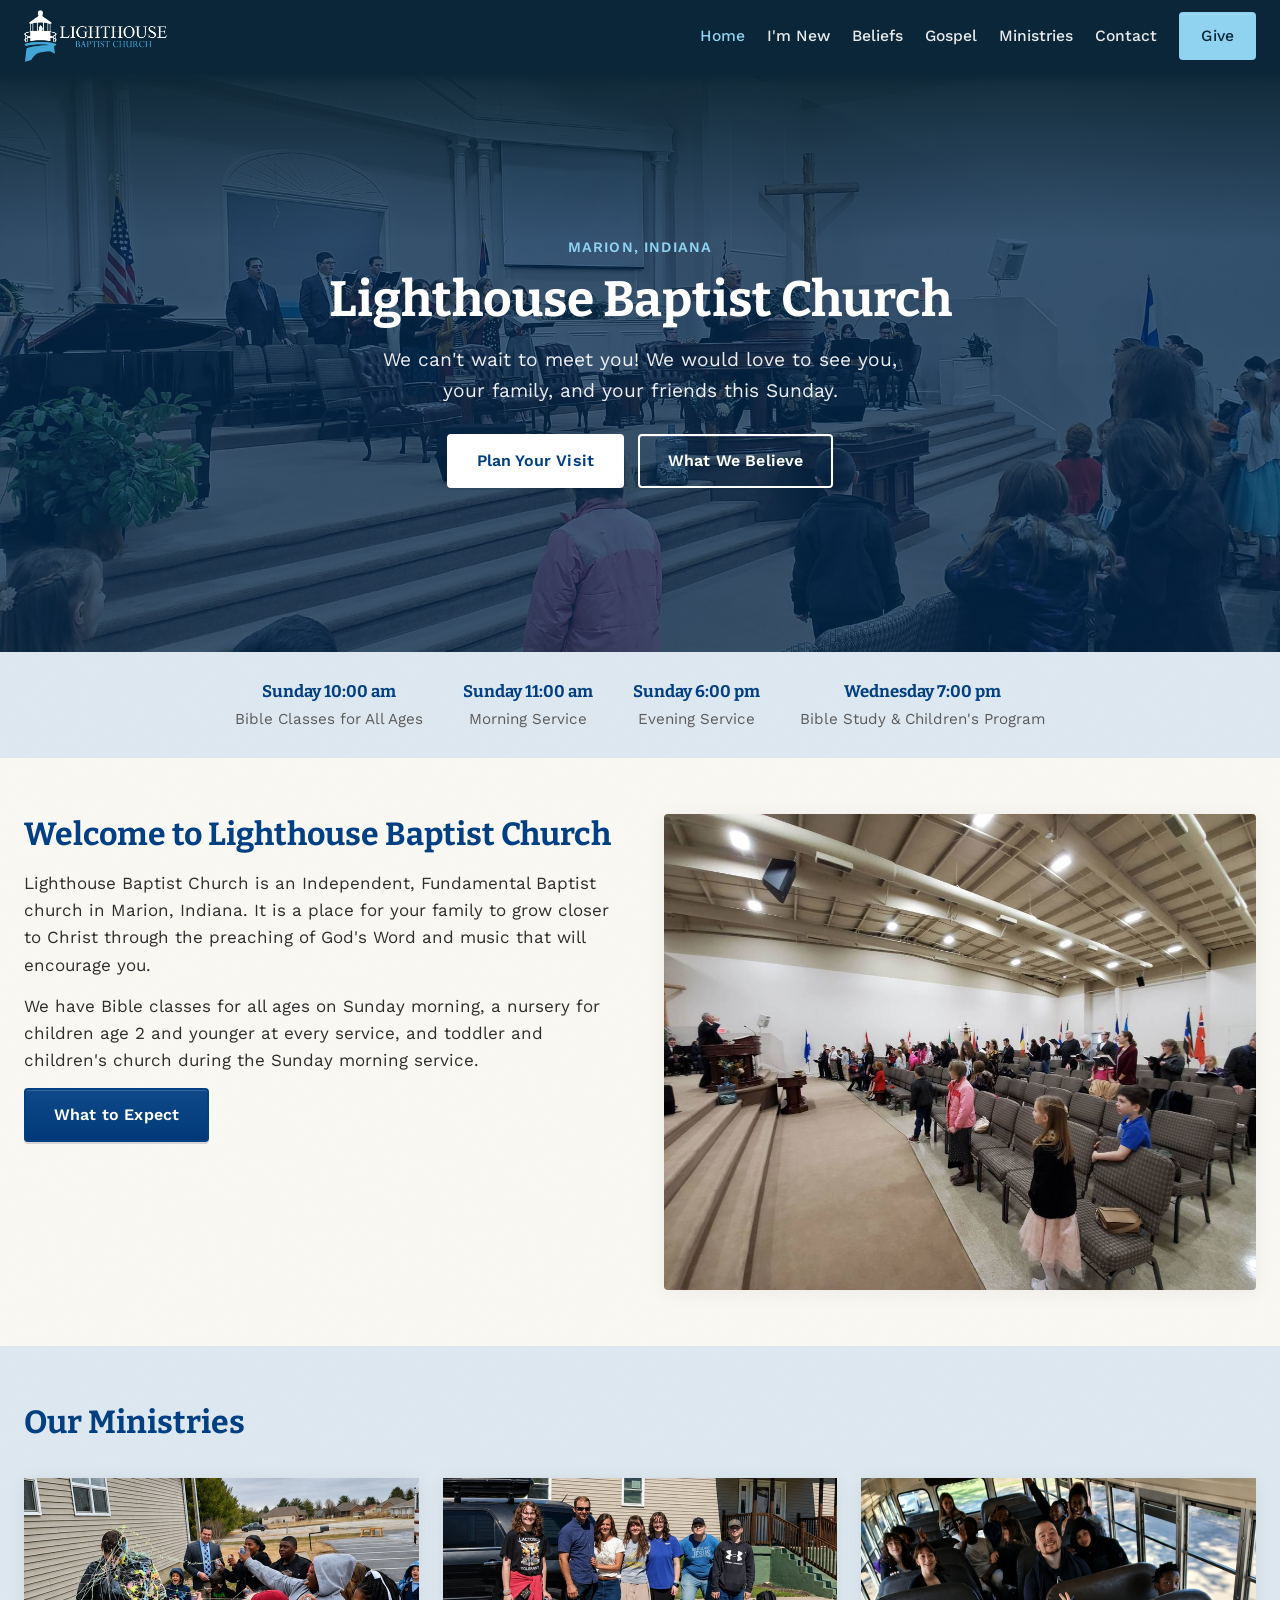
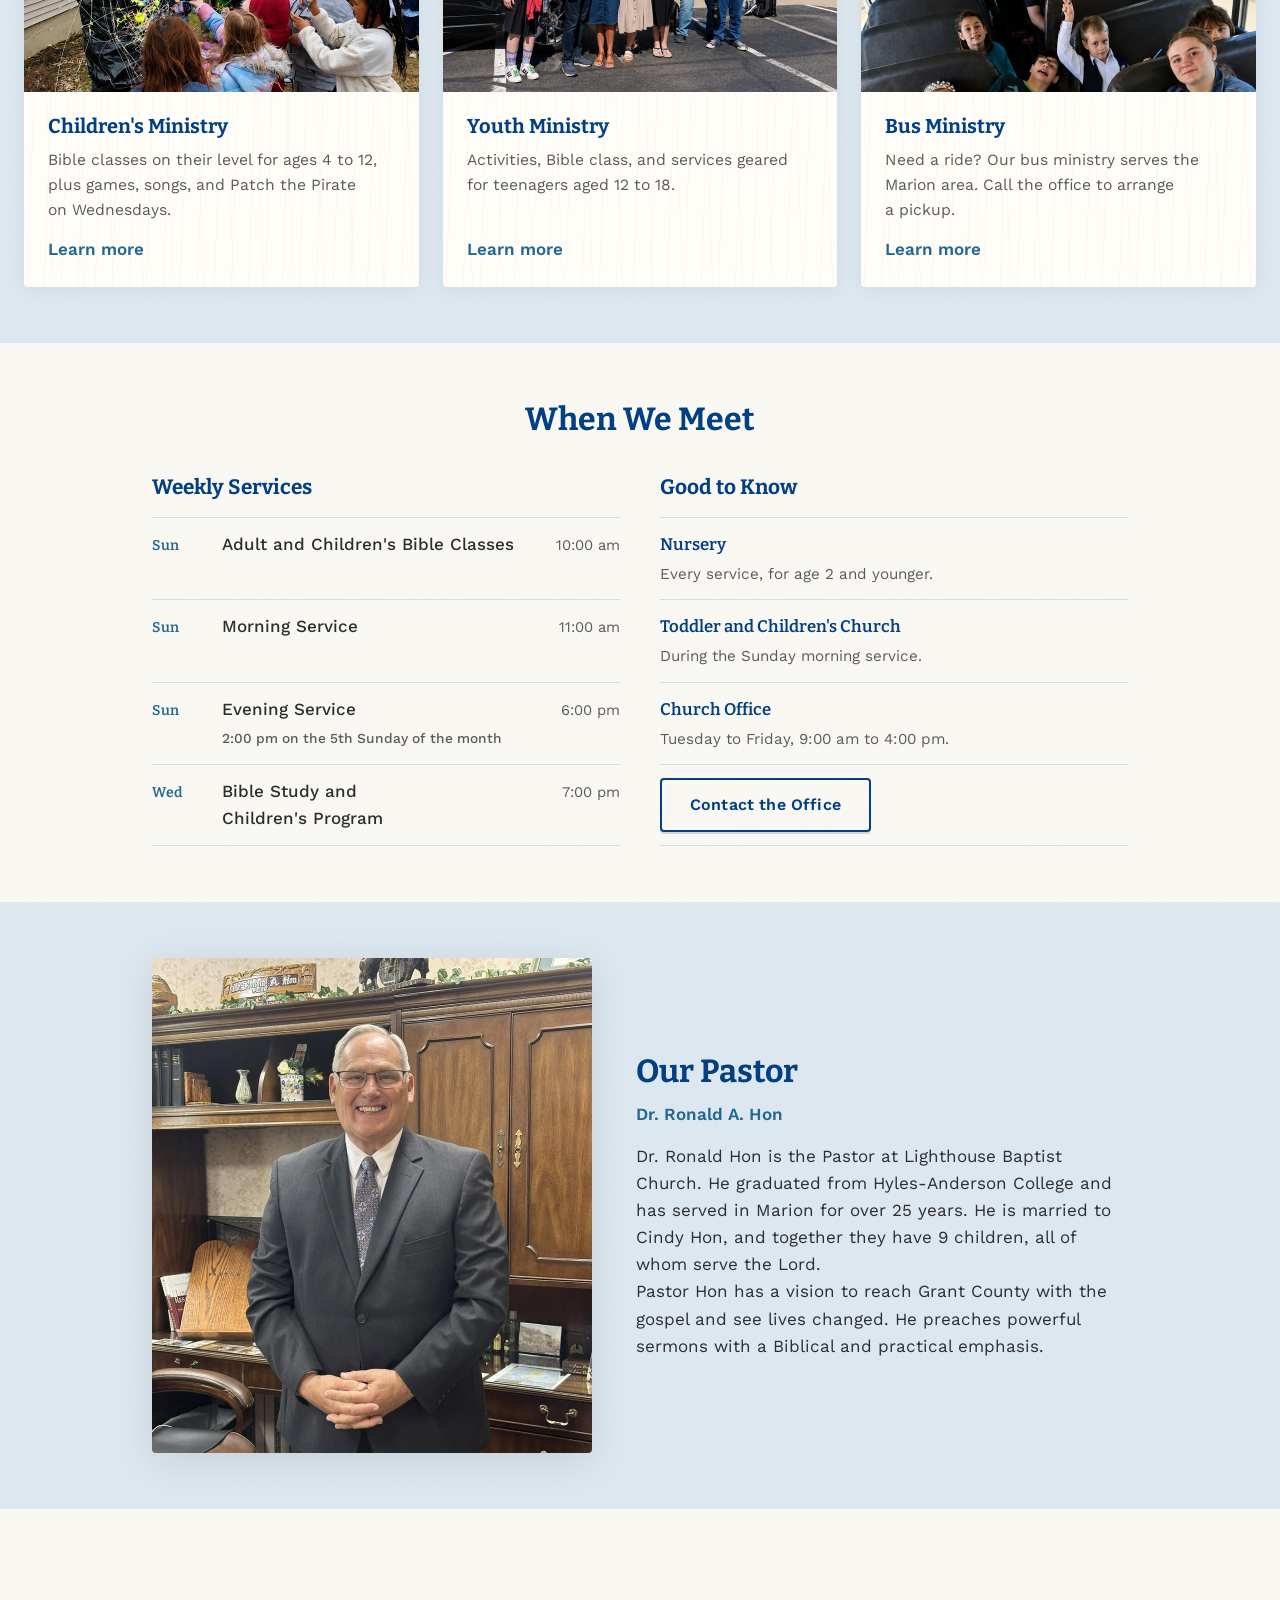
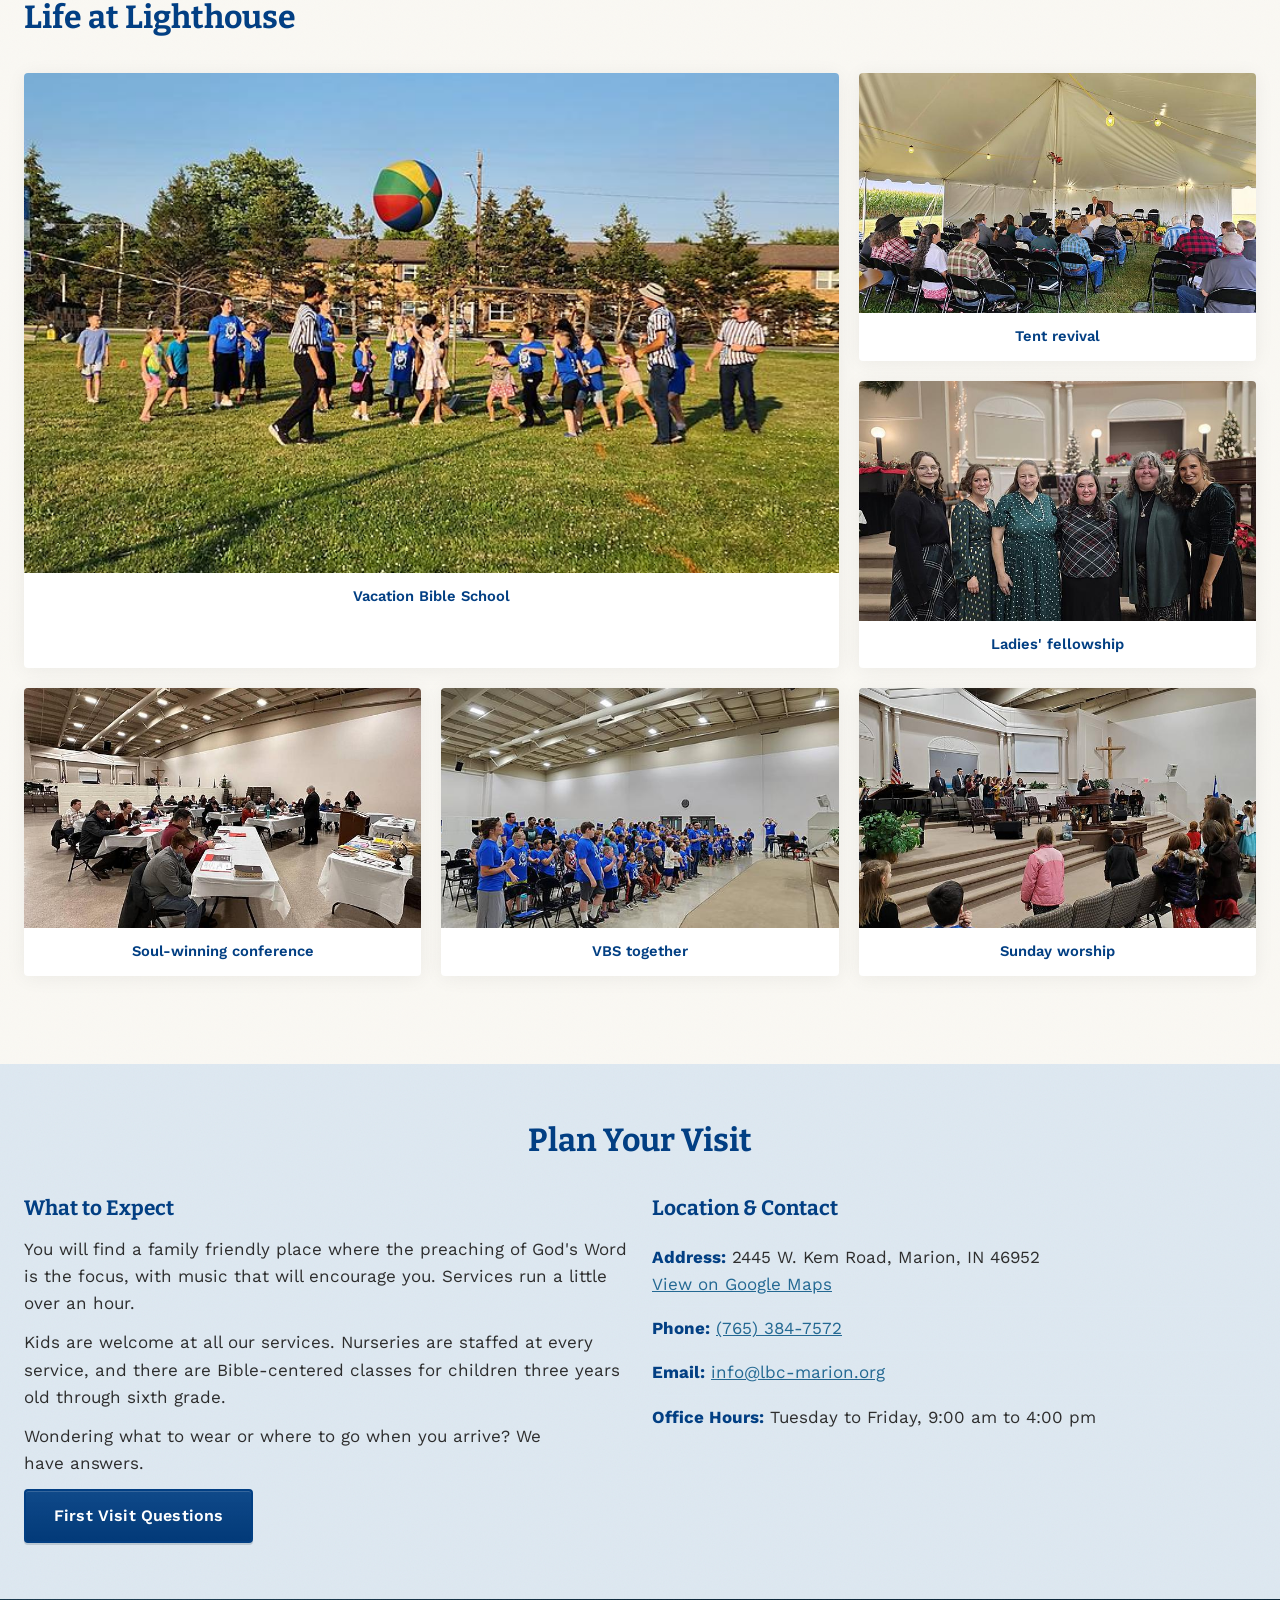
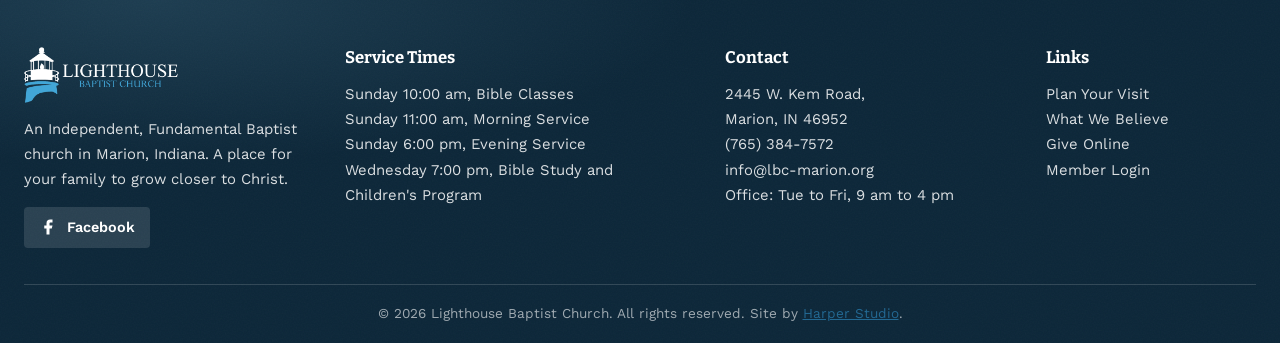
==== commit ab2ecc8b: "Make the two service lists share their rows, and centre the heading Row-by-row alignment was impossi" ====
--- a/index.html
+++ b/index.html
@@ -29,7 +29,7 @@
 <link rel="preload" as="image" href="img/sanctuary-choir-1200.jpg"
       imagesrcset="img/sanctuary-choir-sm.jpg 700w, img/sanctuary-choir-1200.jpg 1200w, img/sanctuary-choir.jpg 2000w"
       imagesizes="100vw" fetchpriority="high">
-<link rel="stylesheet" href="style.css?v=46">
+<link rel="stylesheet" href="style.css?v=47">
 </head>
 <body>
 
@@ -151,36 +151,25 @@
 
 <section class="section" id="schedule">
   <div class="container container-mid">
-    <div class="section-header section-header-left">
+    <div class="section-header">
       <h2>When We Meet</h2>
-      <span class="wave-rule wave-rule-left"></span>
-    </div>
-    <div class="schedule-grid">
-      <div class="schedule-col fade-up">
-        <h3>Weekly Services</h3>
-        <div class="sched-row"><span class="sched-day">Sun</span><span class="sched-name">Adult and Children's Bible Classes</span><span class="sched-when">10:00 am</span></div>
-        <div class="sched-row"><span class="sched-day">Sun</span><span class="sched-name">Morning Service</span><span class="sched-when">11:00 am</span></div>
-        <div class="sched-row"><span class="sched-day">Sun</span><span class="sched-name">Evening Service<span class="sched-note">2:00 pm on the 5th Sunday of the month</span></span><span class="sched-when">6:00 pm</span></div>
-        <div class="sched-row"><span class="sched-day">Wed</span><span class="sched-name">Bible Study and Children's Program</span><span class="sched-when">7:00 pm</span></div>
-      </div>
-      <div class="schedule-col fade-up">
-        <h3>Good to Know</h3>
-        <dl class="expect-list expect-list-stack">
-          <div>
-            <dt>Nursery</dt>
-            <dd>Every service, for age 2 and younger.</dd>
-          </div>
-          <div>
-            <dt>Toddler and Children's Church</dt>
-            <dd>During the Sunday morning service.</dd>
-          </div>
-          <div>
-            <dt>Church Office</dt>
-            <dd>Tuesday to Friday, 9:00 am to 4:00 pm.</dd>
-          </div>
-        </dl>
-        <p><a class="btn btn-outline" href="contact.html">Contact the Office</a></p>
-      </div>
+      <span class="wave-rule"></span>
+    </div>
+    <!-- One grid, not two columns: the cells are direct children so each grid row
+         takes the height of the taller side and the rules line up across. Source
+         order stays grouped by column, so it reads correctly stacked on a phone. -->
+    <div class="schedule-grid fade-up">
+      <h3 class="sched-head">Weekly Services</h3>
+      <div class="sched-row"><span class="sched-day">Sun</span><span class="sched-name">Adult and Children's Bible Classes</span><span class="sched-when">10:00 am</span></div>
+      <div class="sched-row"><span class="sched-day">Sun</span><span class="sched-name">Morning Service</span><span class="sched-when">11:00 am</span></div>
+      <div class="sched-row"><span class="sched-day">Sun</span><span class="sched-name">Evening Service<span class="sched-note">2:00 pm on the 5th Sunday of the month</span></span><span class="sched-when">6:00 pm</span></div>
+      <div class="sched-row"><span class="sched-day">Wed</span><span class="sched-name">Bible Study and Children's Program</span><span class="sched-when">7:00 pm</span></div>
+
+      <h3 class="sched-head">Good to Know</h3>
+      <div class="know-row"><span class="know-term">Nursery</span><span class="know-detail">Every service, for age 2 and younger.</span></div>
+      <div class="know-row"><span class="know-term">Toddler and Children's Church</span><span class="know-detail">During the Sunday morning service.</span></div>
+      <div class="know-row"><span class="know-term">Church Office</span><span class="know-detail">Tuesday to Friday, 9:00 am to 4:00 pm.</span></div>
+      <div class="know-row know-cta"><a class="btn btn-outline" href="contact.html">Contact the Office</a></div>
     </div>
   </div>
 </section>
--- a/style.css
+++ b/style.css
@@ -343,13 +343,31 @@
 
 /* ---------- schedule ---------- */
 
-.schedule-grid { display: grid; grid-template-columns: 1fr 1fr; gap: 40px; }
-/* Rows keep their natural height rather than stretching to fill, so the timetable
-   stays tight. The trailing button is pushed to the bottom of its column instead,
-   which lines it up with the foot of whichever column is taller. */
-.schedule-col { display: flex; flex-direction: column; }
-.schedule-col h3 { margin-bottom: 16px; font-size: 1.3rem; flex: 0 0 auto; }
-.schedule-col > p:last-child { margin-top: auto; padding-top: 22px; }
+/* One grid rather than two independent columns. Every cell is a direct child, laid
+   out down column one then column two, so the two sides share their row heights and
+   the rules line up straight across. Two separate lists could never do that, because
+   each was measuring only itself. */
+.schedule-grid {
+  display: grid;
+  grid-template-columns: 1fr 1fr;
+  grid-template-rows: auto repeat(4, auto);
+  grid-auto-flow: column;
+  column-gap: 40px;
+}
+.sched-head { font-size: 1.3rem; margin: 0 0 16px; }
+.know-row { border-top: 1px solid rgba(2, 63, 131, 0.14); padding: 13px 0; }
+.know-term {
+  display: block; font-family: var(--font-head); font-weight: 600;
+  color: var(--primary); font-size: 1.05rem; margin-bottom: 4px;
+}
+.know-detail { display: block; color: var(--text-light); font-size: 0.95rem; }
+/* the button shares its row with the last service, so centre it in whatever
+   height that row settles on */
+.know-cta { display: flex; align-items: center; }
+/* close both columns: the fifth and tenth children are the last cell in each */
+.schedule-grid > :nth-child(5), .schedule-grid > :nth-child(10) {
+  border-bottom: 1px solid rgba(2, 63, 131, 0.14);
+}
 /* Was twelve shadowed white tiles, each led by a rounded pill reading SUN or WED.
    A service list is a timetable, and a timetable wants ruled rows, not a dozen
    floating cards. Ruled rows also let the eye run down the day column. */
@@ -361,7 +379,6 @@
   padding: 13px 0; border-top: 1px solid rgba(2, 63, 131, 0.14);
 }
 .sched-note { display: block; font-size: 0.86rem; color: var(--text-light); margin-top: 4px; }
-.sched-row:last-of-type { border-bottom: 1px solid rgba(2, 63, 131, 0.14); }
 .sched-day {
   font-family: var(--font-head); font-weight: 600; color: var(--accent);
   font-size: 0.88rem; letter-spacing: 0.04em;
@@ -558,8 +575,6 @@
   color: var(--primary); margin-bottom: 6px;
 }
 .expect-list dd { margin: 0; color: var(--text-light); max-width: 46ch; }
-.expect-list-stack { grid-template-columns: 1fr; }
-.expect-list-stack > div:first-child { padding-top: 0; border-top: 0; }
 
 /* ---------- ministry cards ----------
    A photo header replaces the icon on these, so the padding moves off the card
@@ -833,7 +848,11 @@
   /* the middle measure is for centring on a wide screen; on a phone it would just
      throw away 30px of width against every other section */
   .container-mid { max-width: var(--content-max); }
-  .two-col, .schedule-grid, .visit-grid, .contact-grid { grid-template-columns: 1fr; }
+  .two-col, .visit-grid, .contact-grid { grid-template-columns: 1fr; }
+  /* stacked, so the shared-row trick is switched off and the cells simply follow
+     source order: the whole timetable, then the whole Good to Know list */
+  .schedule-grid { grid-template-columns: 1fr; grid-template-rows: none; grid-auto-flow: row; }
+  .schedule-grid > .sched-head:not(:first-child) { margin-top: 30px; }
   /* stacked: nothing to match heights with, so let the photo be its natural shape */
   .two-col img { height: auto; }
   .pastor-grid { grid-template-columns: 1fr; gap: 24px; }
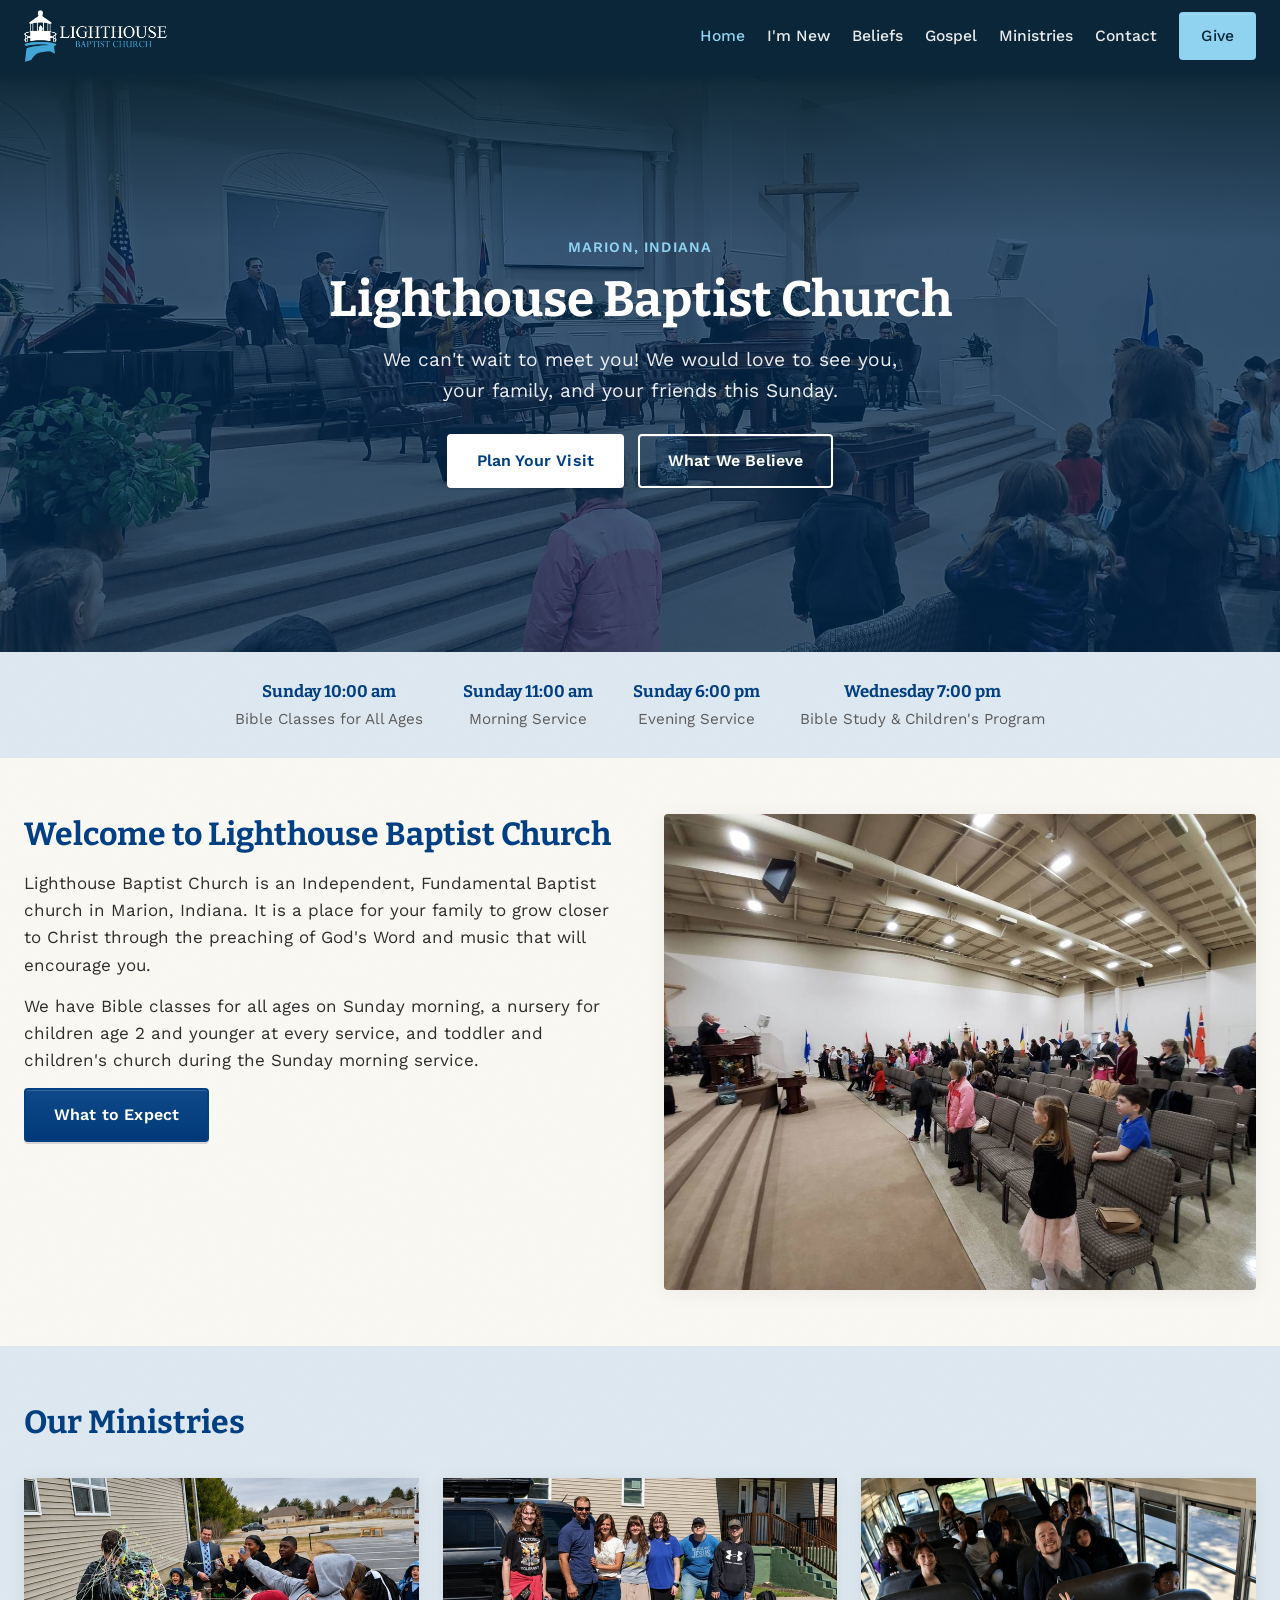
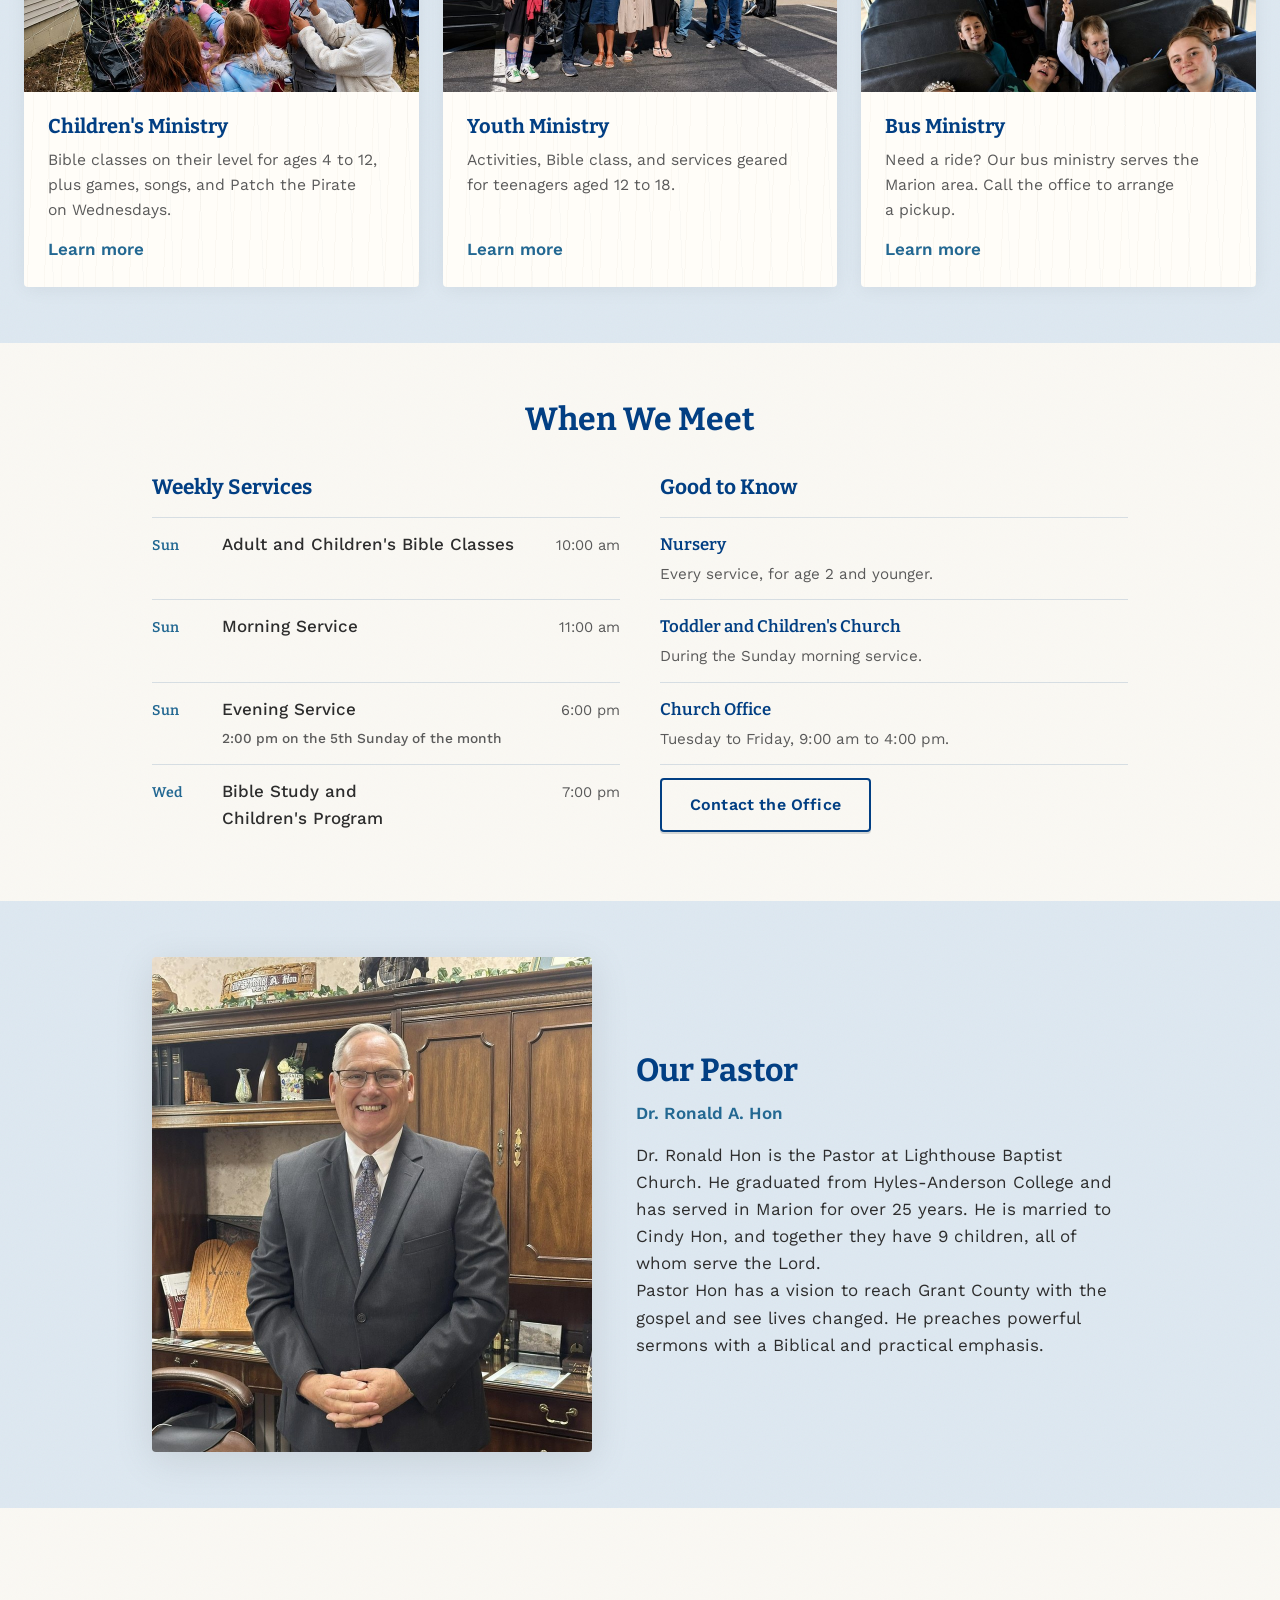
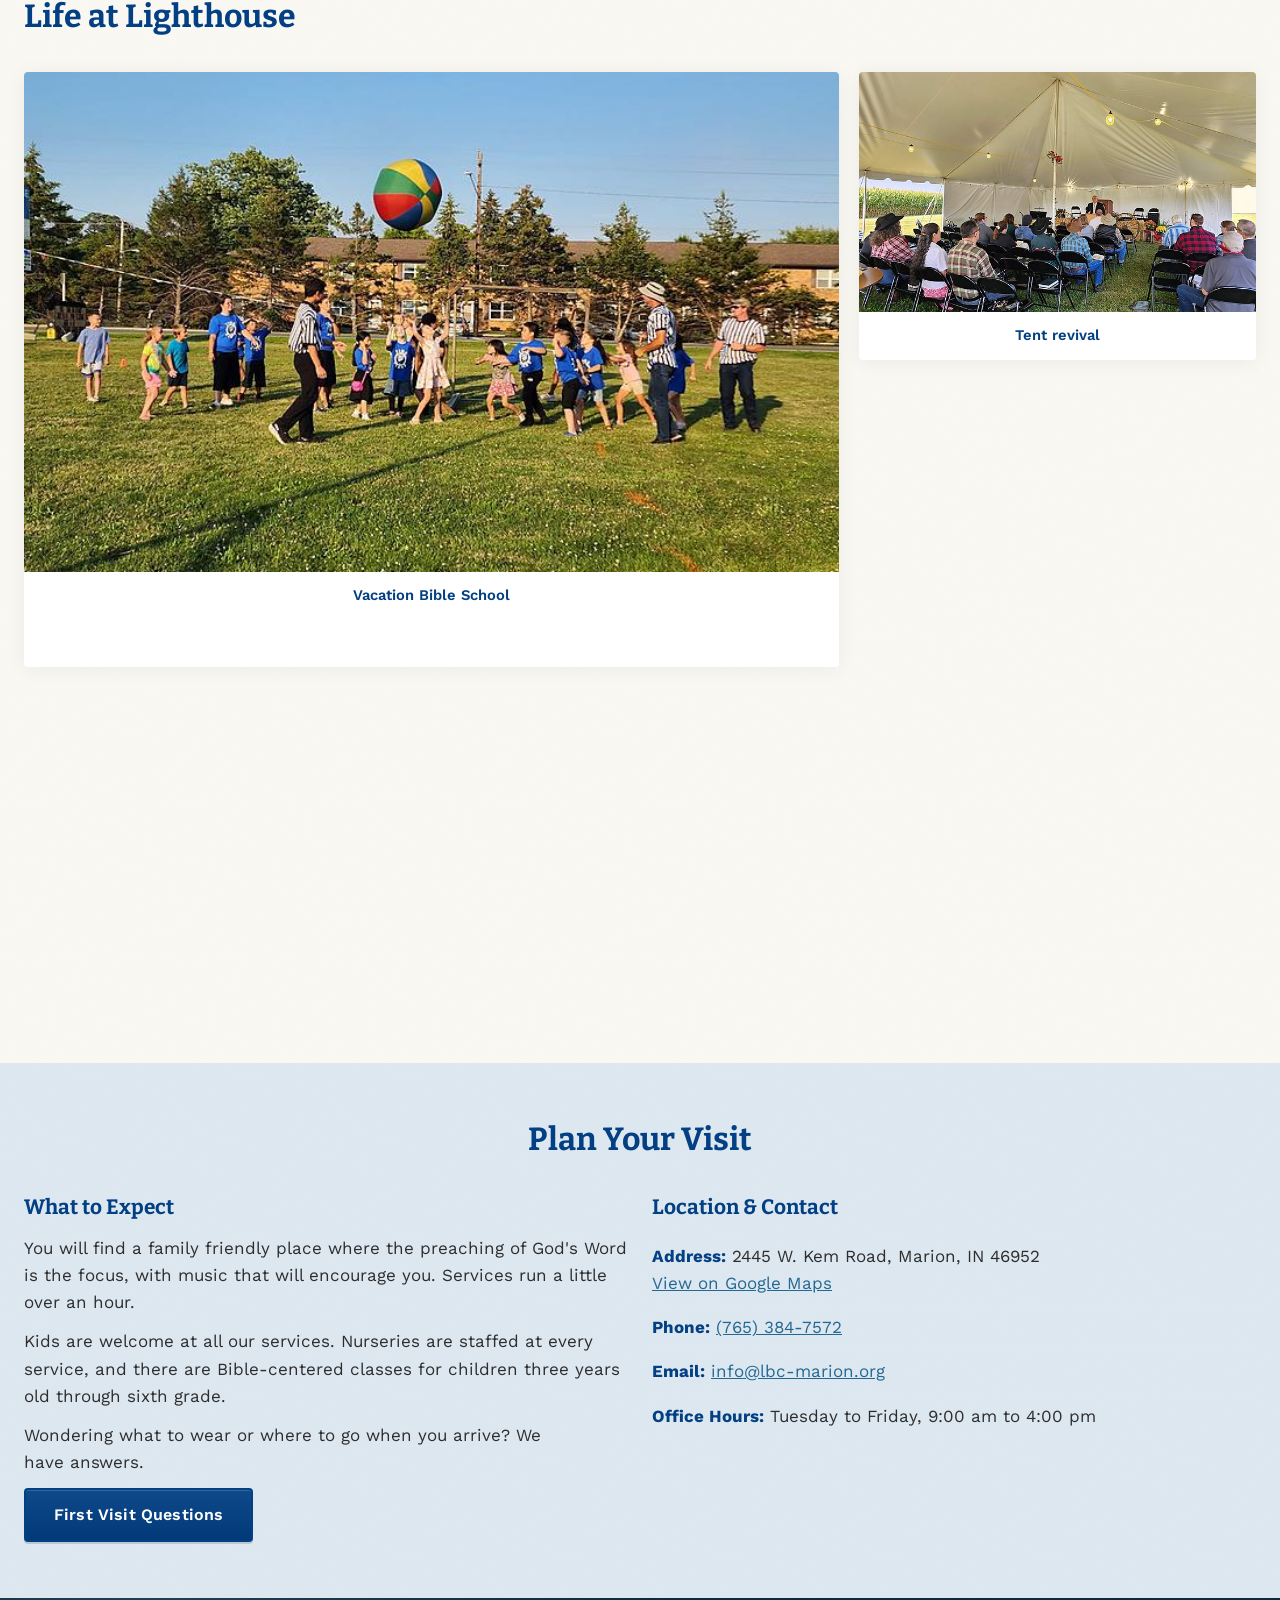
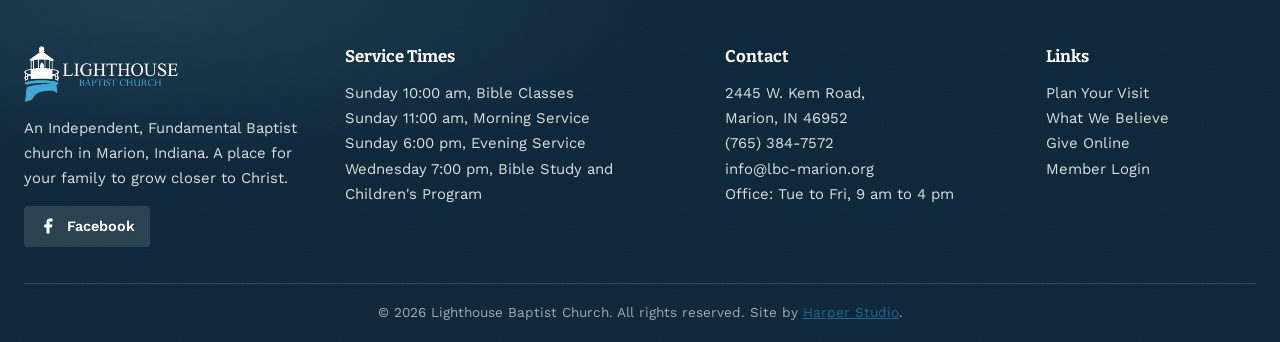
==== commit eb969e32: "Drop the trailing separator under both service columns The rules exist to separate one row from the " ====
--- a/index.html
+++ b/index.html
@@ -29,7 +29,7 @@
 <link rel="preload" as="image" href="img/sanctuary-choir-1200.jpg"
       imagesrcset="img/sanctuary-choir-sm.jpg 700w, img/sanctuary-choir-1200.jpg 1200w, img/sanctuary-choir.jpg 2000w"
       imagesizes="100vw" fetchpriority="high">
-<link rel="stylesheet" href="style.css?v=47">
+<link rel="stylesheet" href="style.css?v=48">
 </head>
 <body>
 
--- a/style.css
+++ b/style.css
@@ -364,10 +364,8 @@
 /* the button shares its row with the last service, so centre it in whatever
    height that row settles on */
 .know-cta { display: flex; align-items: center; }
-/* close both columns: the fifth and tenth children are the last cell in each */
-.schedule-grid > :nth-child(5), .schedule-grid > :nth-child(10) {
-  border-bottom: 1px solid rgba(2, 63, 131, 0.14);
-}
+/* No closing rule under the last cell of either column. The rules are there to
+   separate one row from the next, so a trailing one has nothing to separate. */
 /* Was twelve shadowed white tiles, each led by a rounded pill reading SUN or WED.
    A service list is a timetable, and a timetable wants ruled rows, not a dozen
    floating cards. Ruled rows also let the eye run down the day column. */
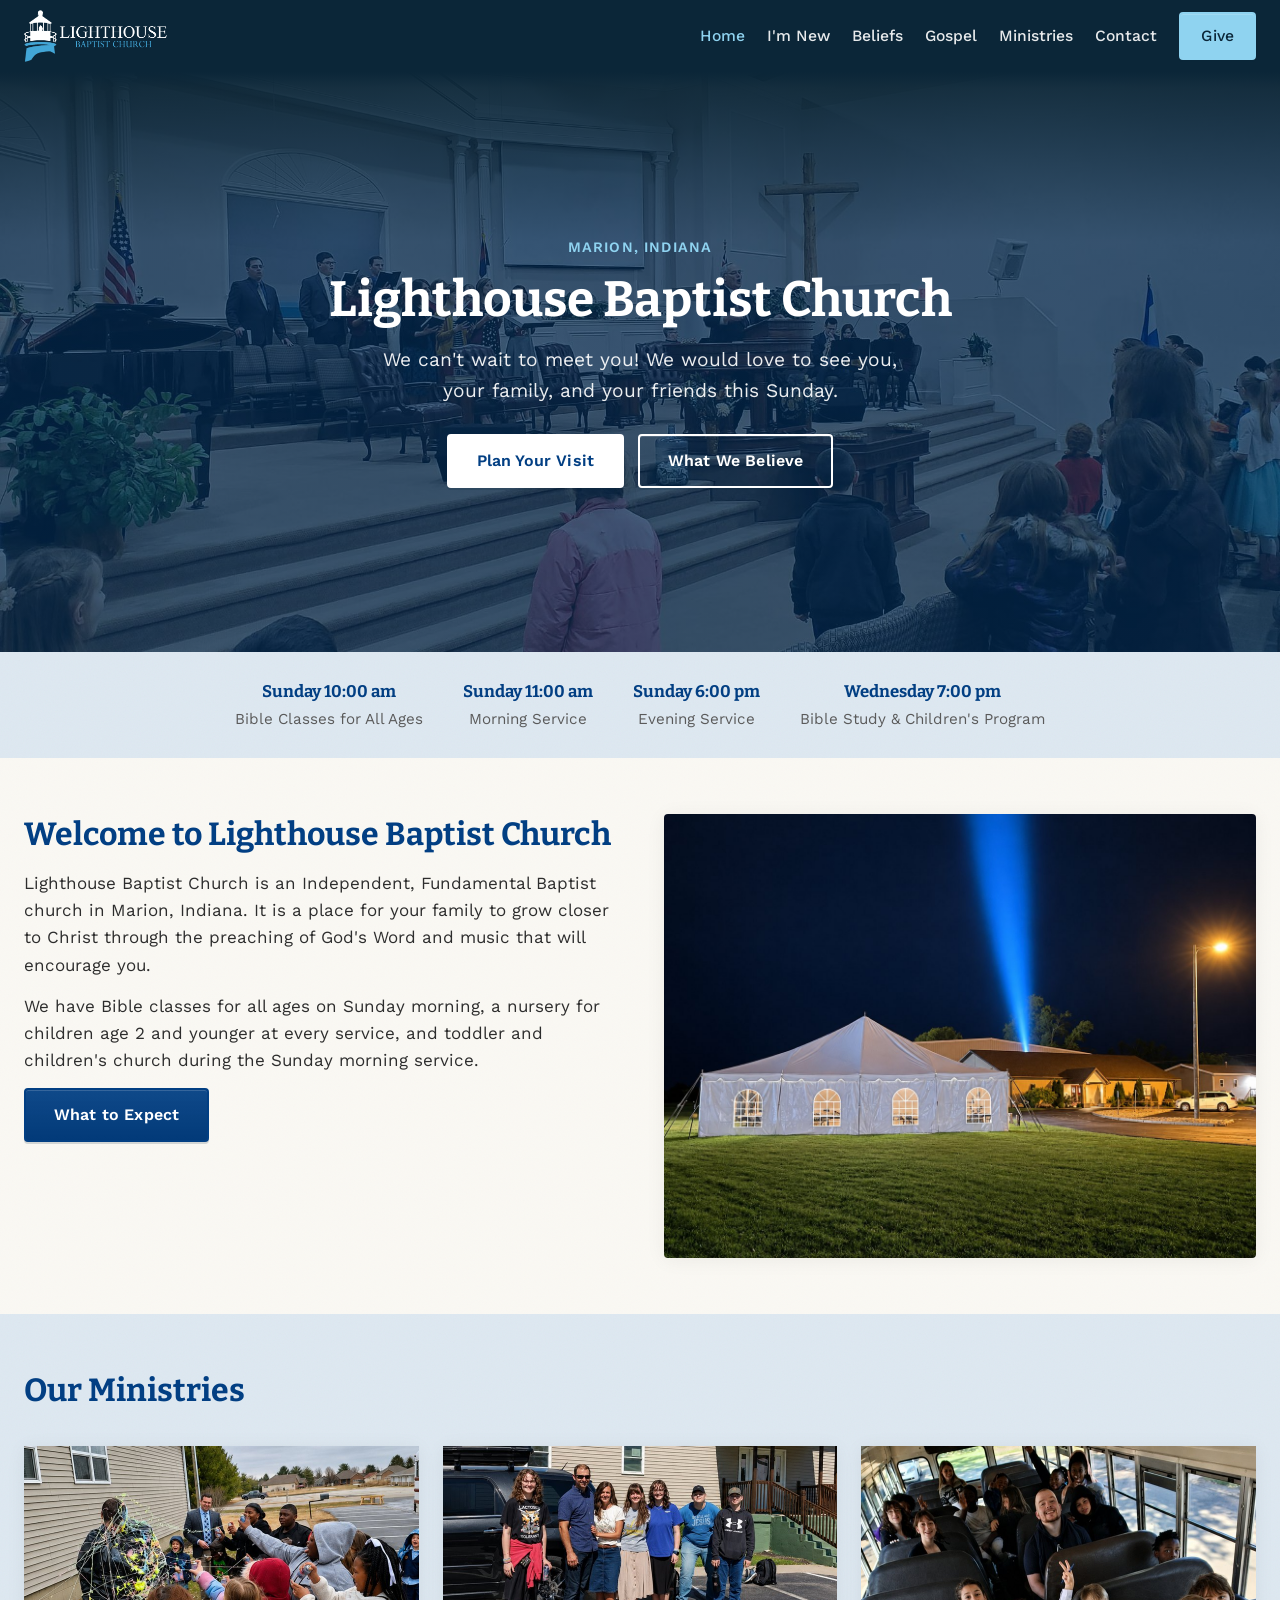
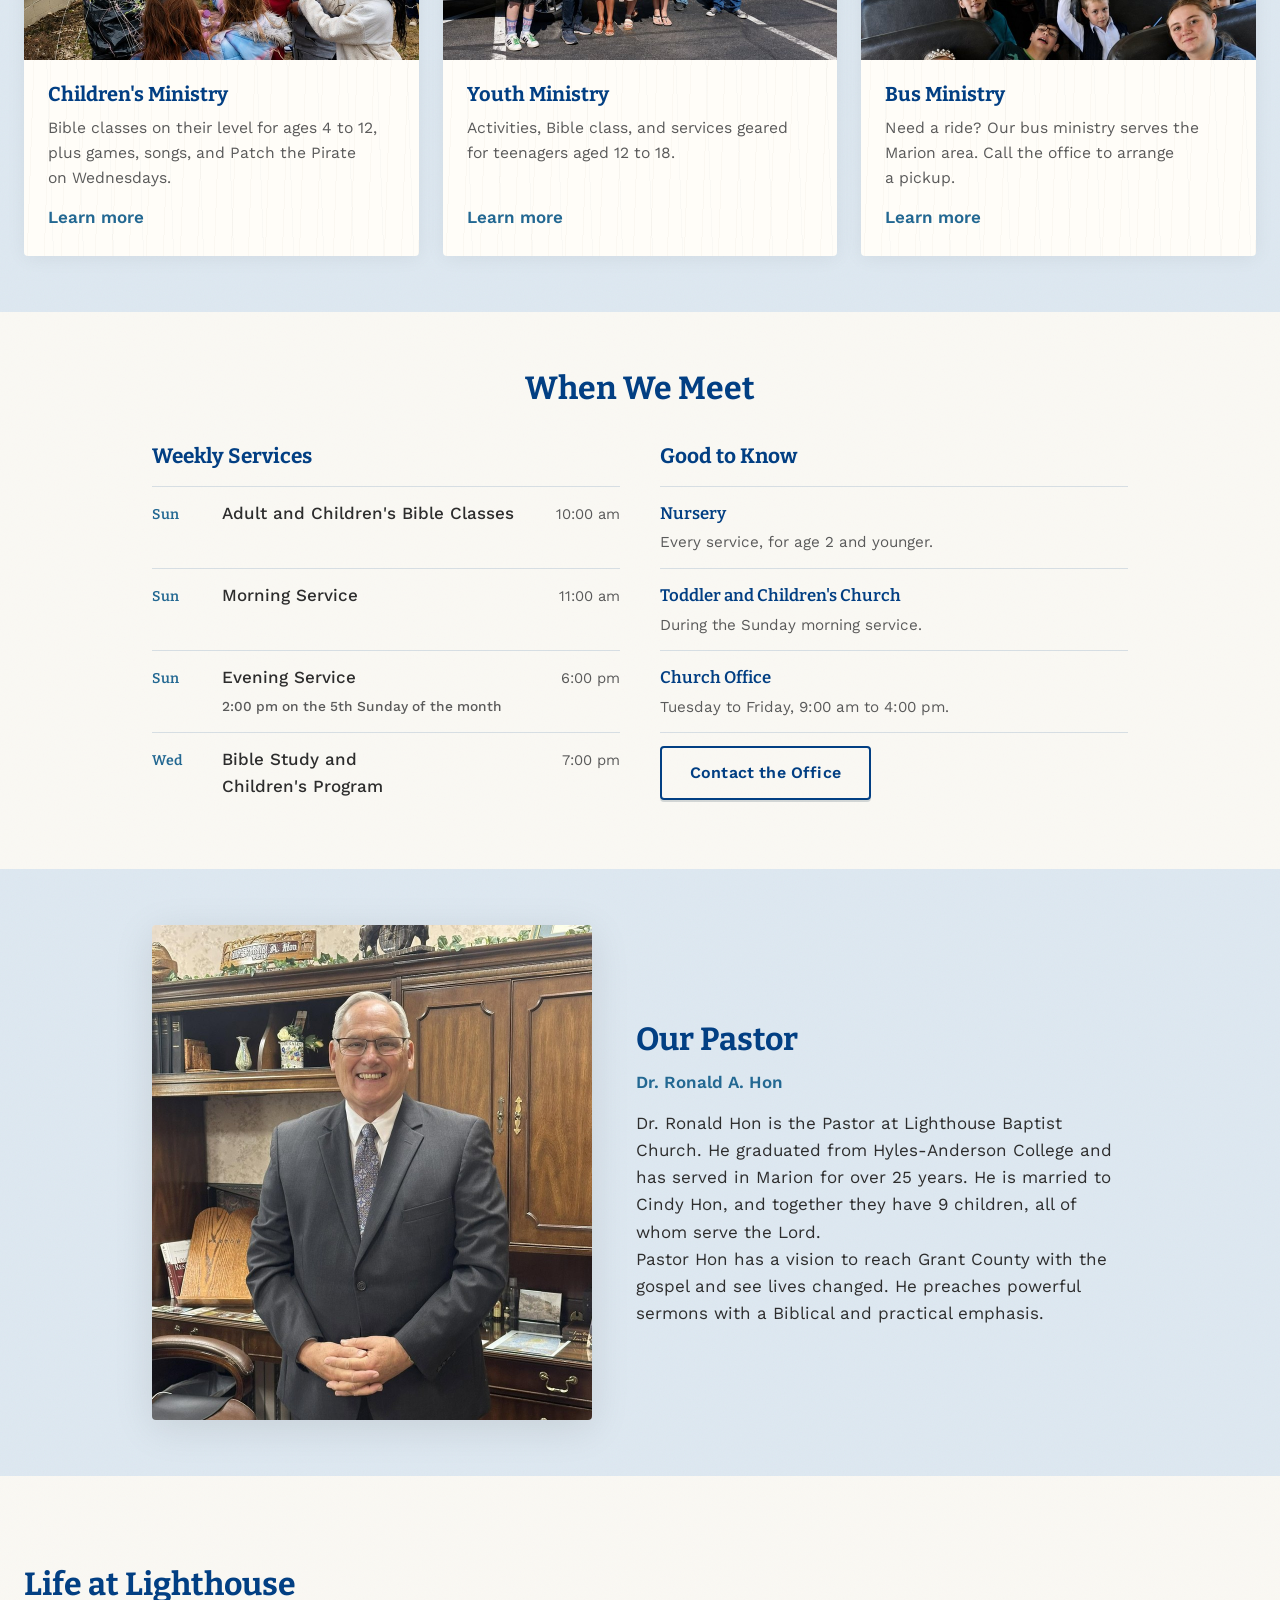
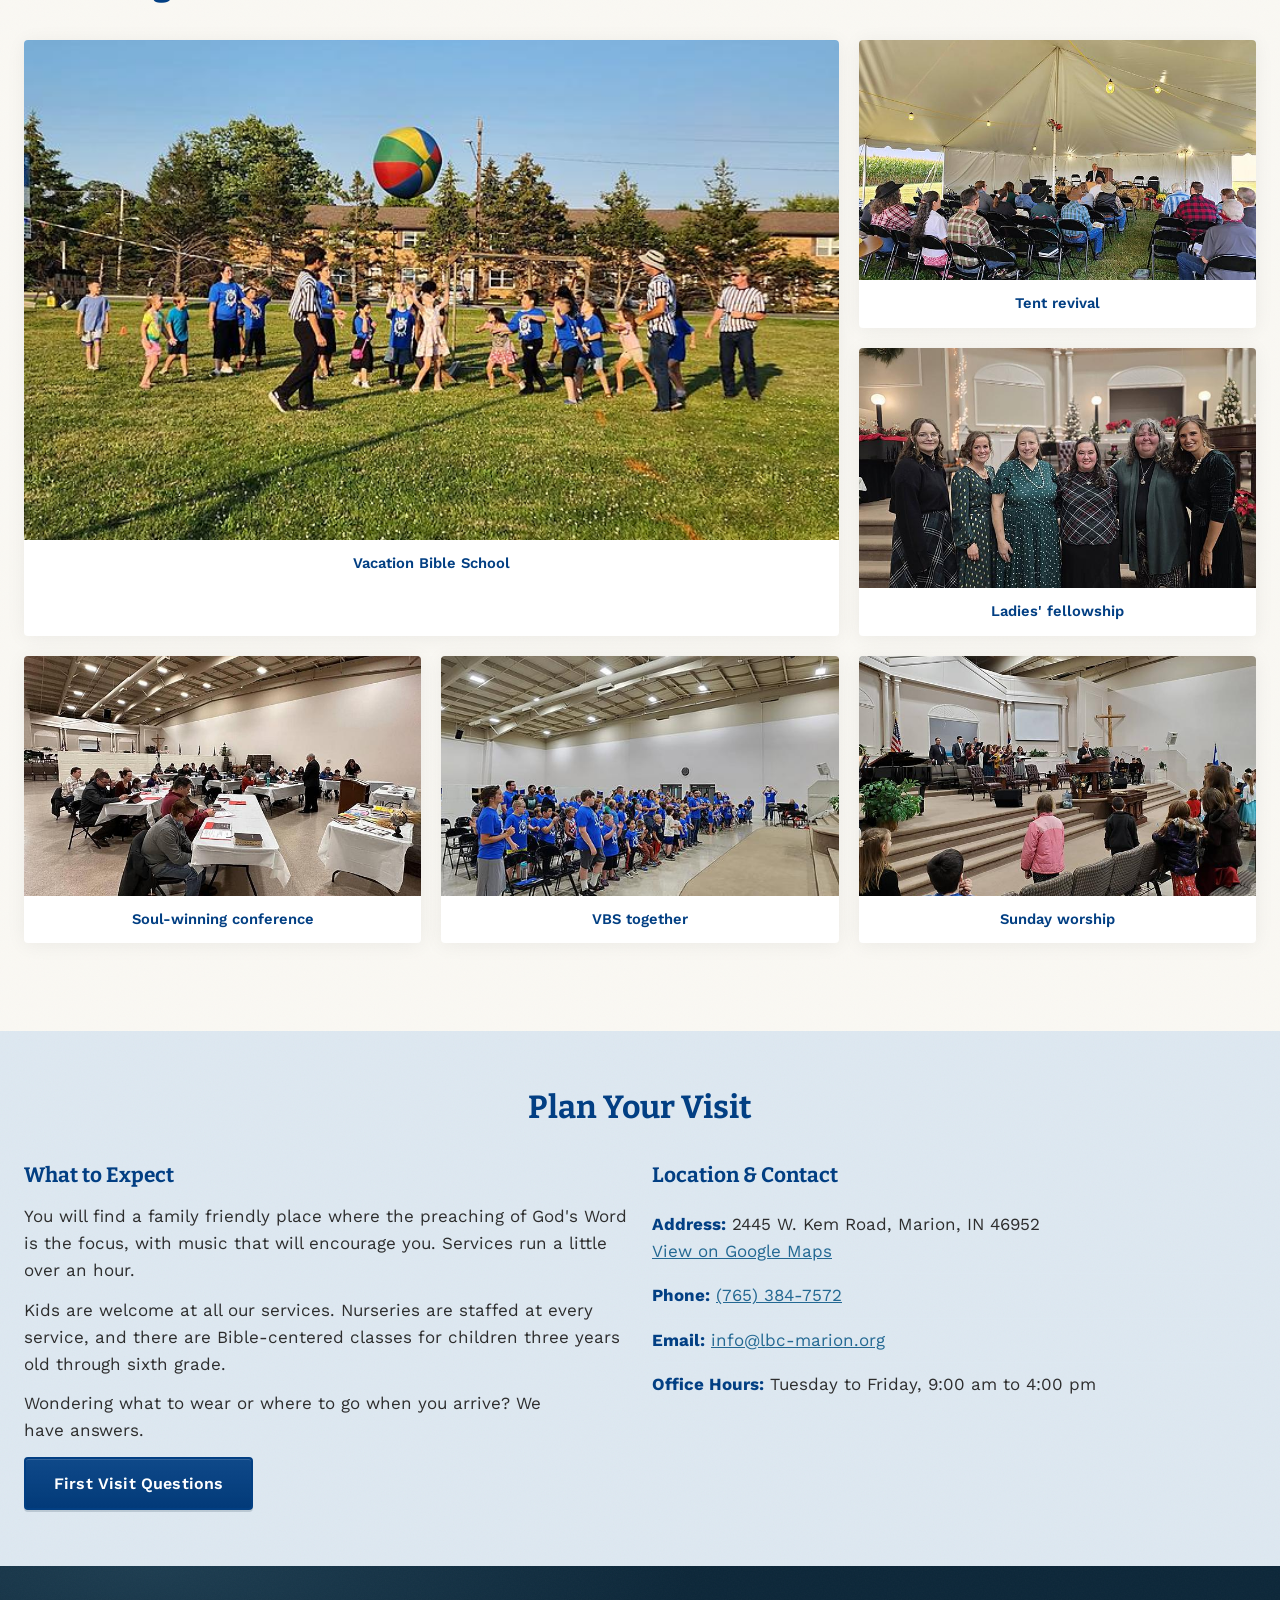
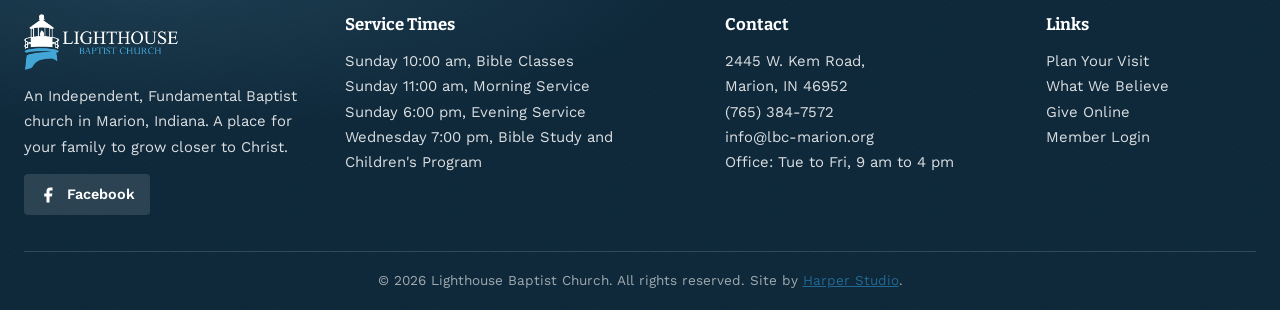
==== commit 80c4213e: "Put the night tent photo in the welcome section The welcome block ran an interior shot of the congre" ====
--- a/index.html
+++ b/index.html
@@ -29,7 +29,7 @@
 <link rel="preload" as="image" href="img/sanctuary-choir-1200.jpg"
       imagesrcset="img/sanctuary-choir-sm.jpg 700w, img/sanctuary-choir-1200.jpg 1200w, img/sanctuary-choir.jpg 2000w"
       imagesizes="100vw" fetchpriority="high">
-<link rel="stylesheet" href="style.css?v=48">
+<link rel="stylesheet" href="style.css?v=49">
 </head>
 <body>
 
@@ -109,7 +109,7 @@
       <a class="btn btn-primary" href="im-new.html">What to Expect</a>
     </div>
     <div class="fade-up">
-      <img src="img/auditorium-1.jpg" alt="The congregation standing together during a service in the Lighthouse Baptist Church auditorium" width="1100" height="884" loading="lazy">
+      <img src="img/tent-night.jpg" alt="The revival tent lit from within at night beside the church, with a beam of light rising into the sky above the building" width="1224" height="918" loading="lazy">
     </div>
   </div>
 </section>
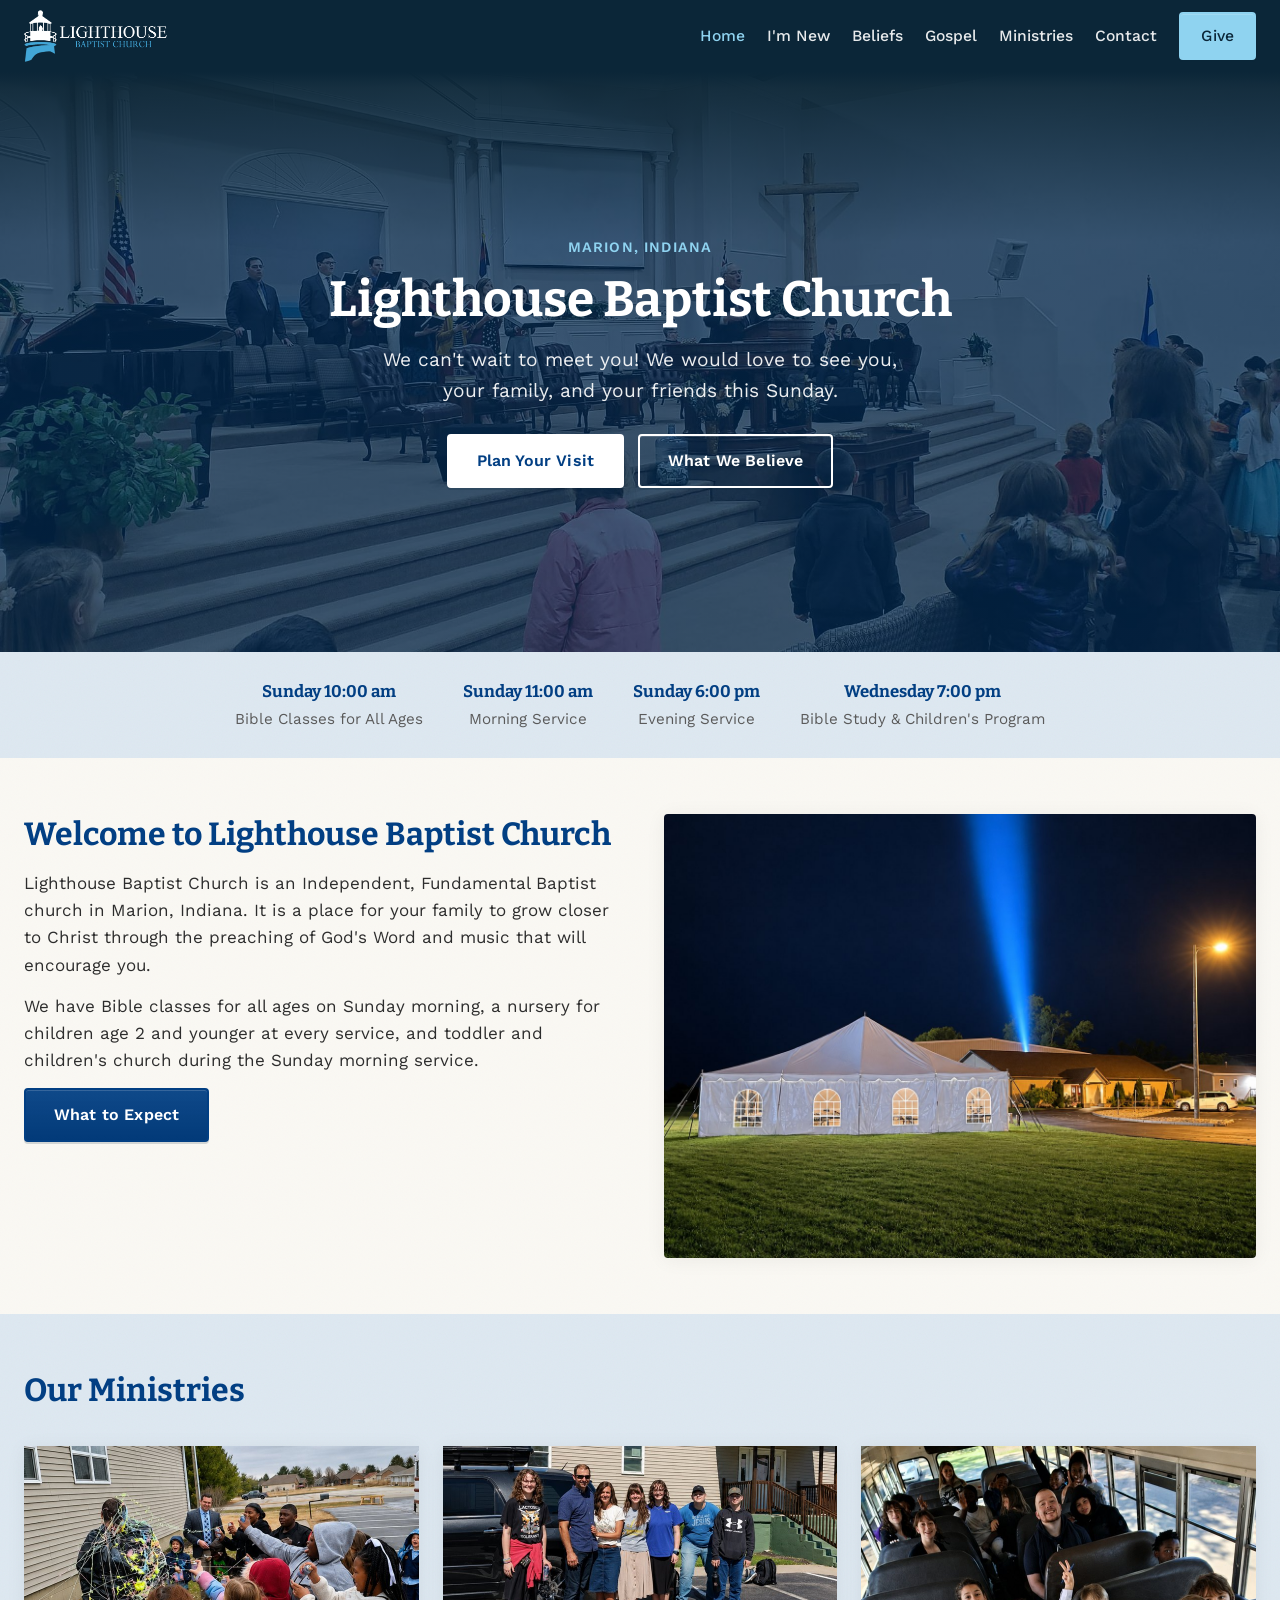
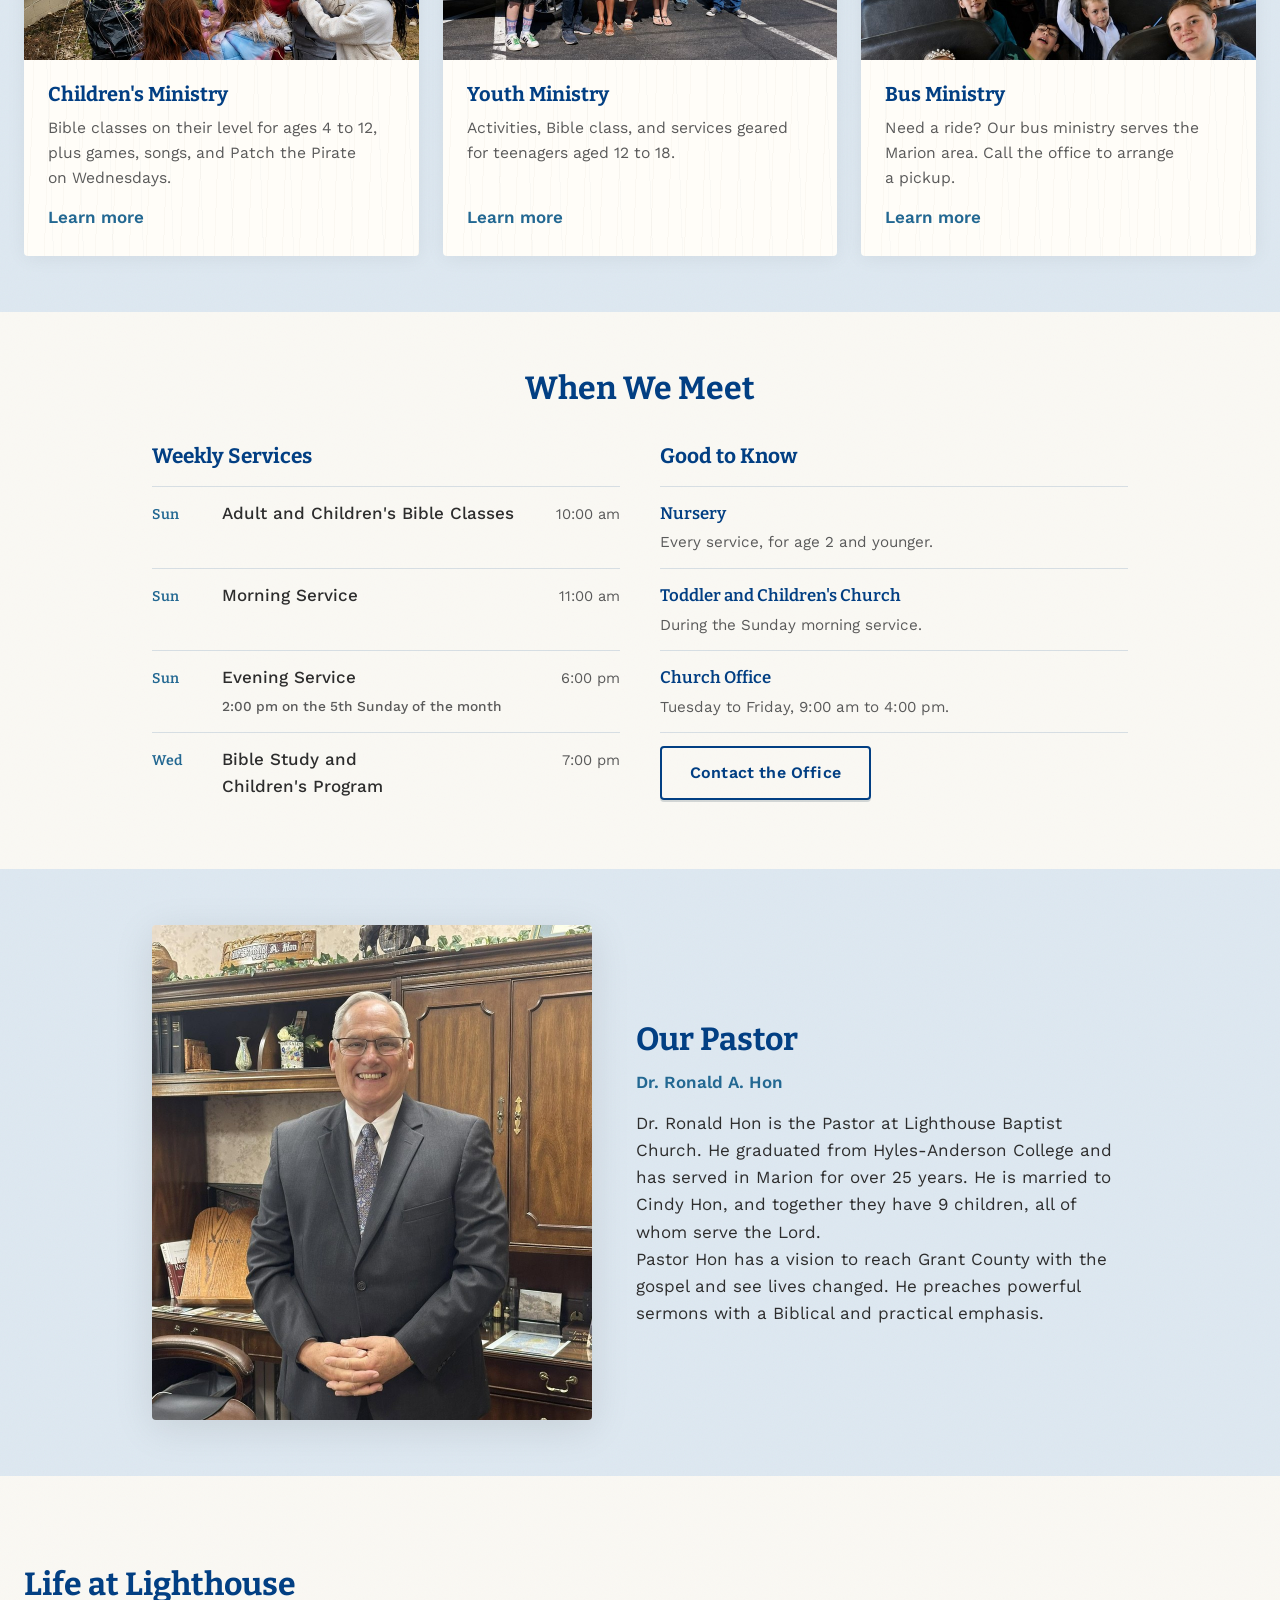
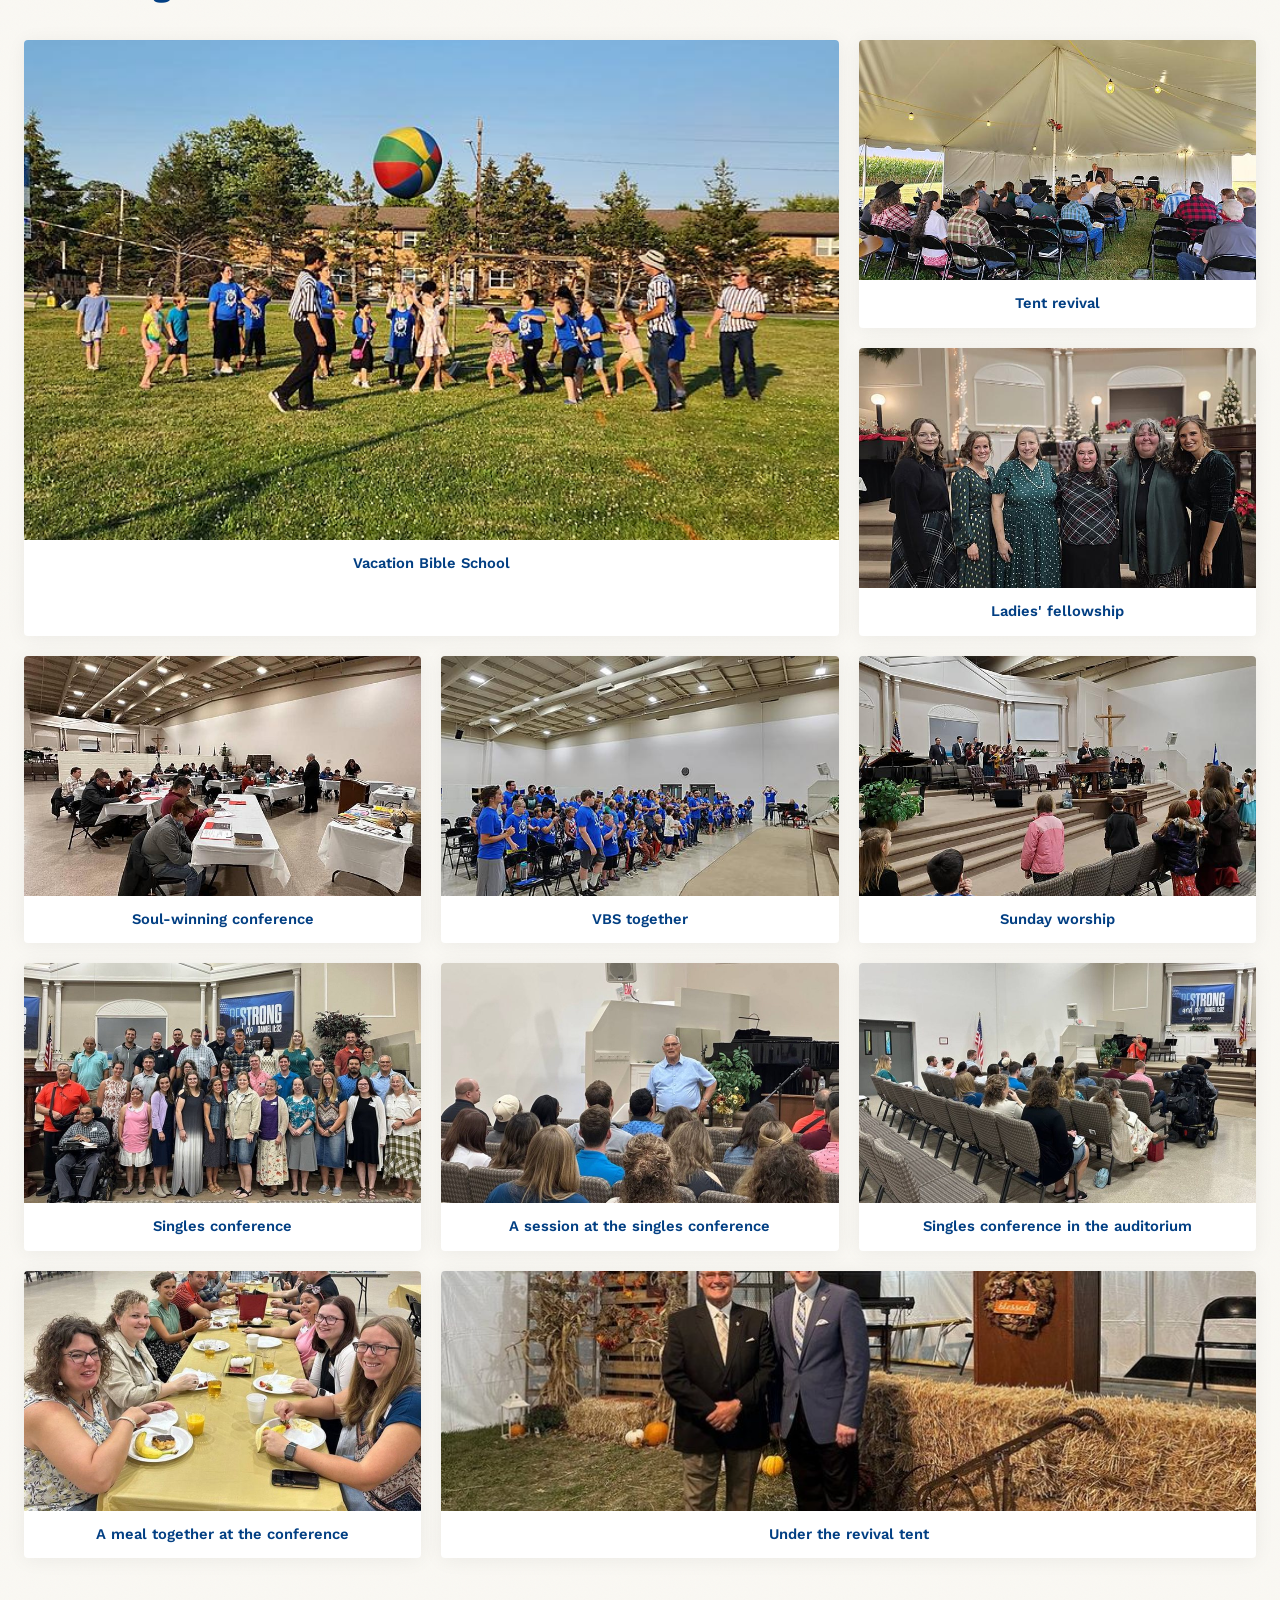
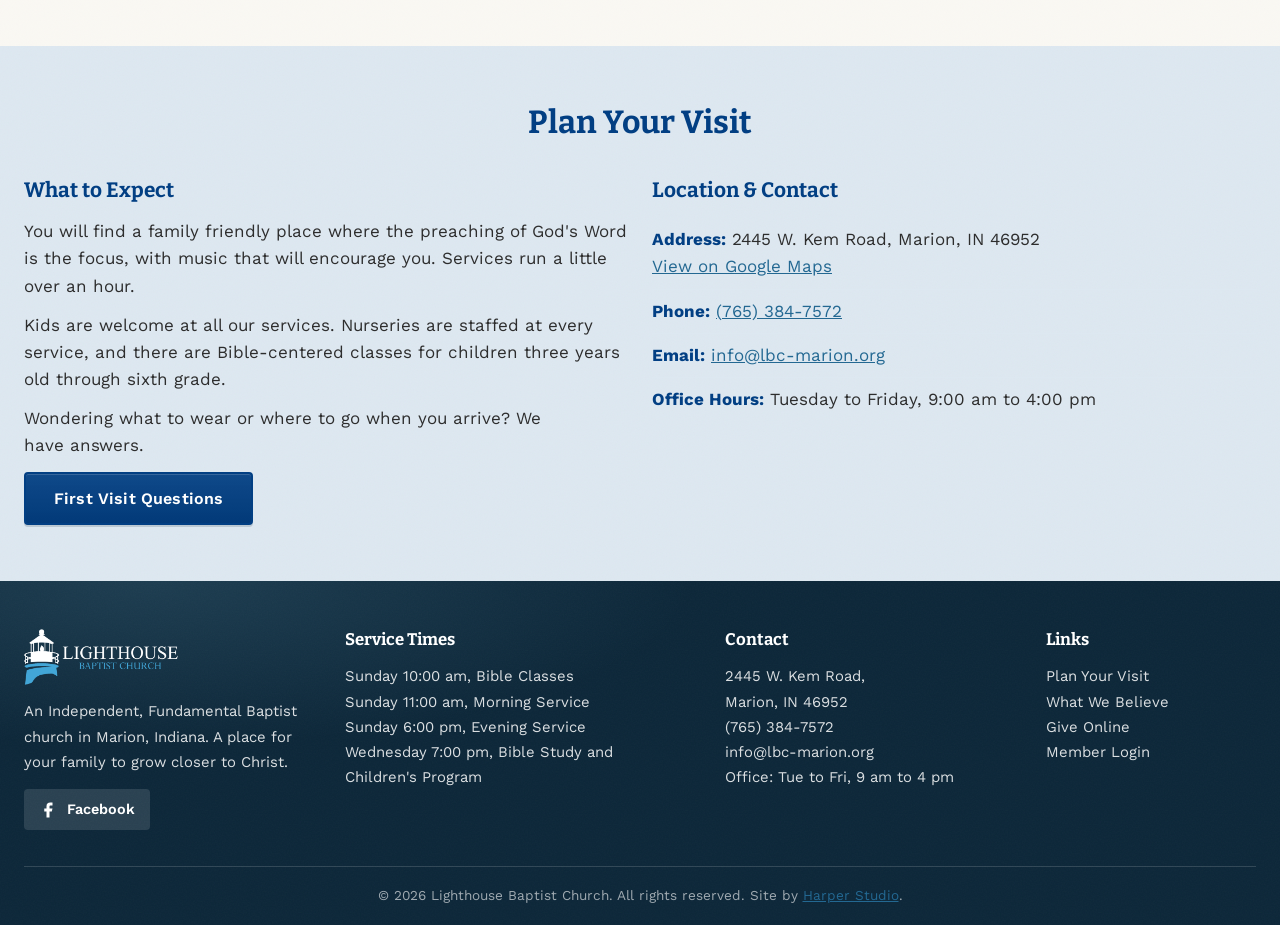
==== commit a1e2b714: "Add five event photos to the homepage gallery Four from the singles conference and one from under th" ====
--- a/index.html
+++ b/index.html
@@ -29,7 +29,7 @@
 <link rel="preload" as="image" href="img/sanctuary-choir-1200.jpg"
       imagesrcset="img/sanctuary-choir-sm.jpg 700w, img/sanctuary-choir-1200.jpg 1200w, img/sanctuary-choir.jpg 2000w"
       imagesizes="100vw" fetchpriority="high">
-<link rel="stylesheet" href="style.css?v=49">
+<link rel="stylesheet" href="style.css?v=50">
 </head>
 <body>
 
@@ -221,6 +221,26 @@
       <figure class="gallery-item fade-up">
         <img src="img/sanctuary-choir-thumb.jpg" alt="The choir singing during a Sunday service" width="700" height="525" loading="lazy">
         <figcaption>Sunday worship</figcaption>
+      </figure>
+      <figure class="gallery-item fade-up">
+        <img src="img/singles-group-thumb.jpg" alt="About thirty people gathered on the platform for a group photo at the singles conference" width="820" height="480" loading="lazy">
+        <figcaption>Singles conference</figcaption>
+      </figure>
+      <figure class="gallery-item fade-up">
+        <img src="img/singles-session-thumb.jpg" alt="A speaker addressing people seated in the auditorium during the singles conference" width="820" height="480" loading="lazy">
+        <figcaption>A session at the singles conference</figcaption>
+      </figure>
+      <figure class="gallery-item fade-up">
+        <img src="img/singles-auditorium-thumb.jpg" alt="People seated in the auditorium listening during a singles conference session" width="820" height="480" loading="lazy">
+        <figcaption>Singles conference in the auditorium</figcaption>
+      </figure>
+      <figure class="gallery-item fade-up">
+        <img src="img/singles-meal-thumb.jpg" alt="People sharing a meal at long tables in the fellowship hall during the singles conference" width="820" height="480" loading="lazy">
+        <figcaption>A meal together at the conference</figcaption>
+      </figure>
+      <figure class="gallery-item gallery-item-wide fade-up">
+        <img src="img/tent-revival-2-thumb.jpg" alt="Two men standing under the revival tent beside the pulpit, with hay bales and pumpkins" width="820" height="480" loading="lazy">
+        <figcaption>Under the revival tent</figcaption>
       </figure>
     </div>
   </div>
--- a/style.css
+++ b/style.css
@@ -415,8 +415,11 @@
 /* ---------- gallery ---------- */
 
 .gallery-grid { display: grid; grid-template-columns: repeat(3, minmax(0, 1fr)); gap: 20px; }
-/* one photo carries the group instead of six identical tiles in lockstep */
+/* one photo carries the group instead of identical tiles in lockstep */
 .gallery-item-lead { grid-column: span 2; grid-row: span 2; }
+/* 11 tiles in 3 columns: the lead takes 4 cells, so 14 are used and the last row
+   would sit one short. The closing tile spans two to land the grid flush at 15. */
+.gallery-item-wide { grid-column: span 2; }
 .gallery-item-lead img { height: 100%; min-height: 500px; }
 .gallery-item {
   border-radius: var(--radius); overflow: hidden; box-shadow: var(--shadow);
@@ -861,6 +864,9 @@
   .gallery-item img { height: 180px; }
   .gallery-item-lead { grid-column: span 2; grid-row: auto; }
   .gallery-item-lead img { min-height: 0; height: 240px; }
+  /* two columns here, so the lead already spans the row and the closing tile must
+     stop spanning or the count goes odd again */
+  .gallery-item-wide { grid-column: auto; }
   .sched-row { grid-template-columns: 64px 1fr; gap: 6px 14px; }
   .sched-when { grid-column: 2; text-align: left; }
   /* One card per row, laid out sideways. Two columns on a phone left each card
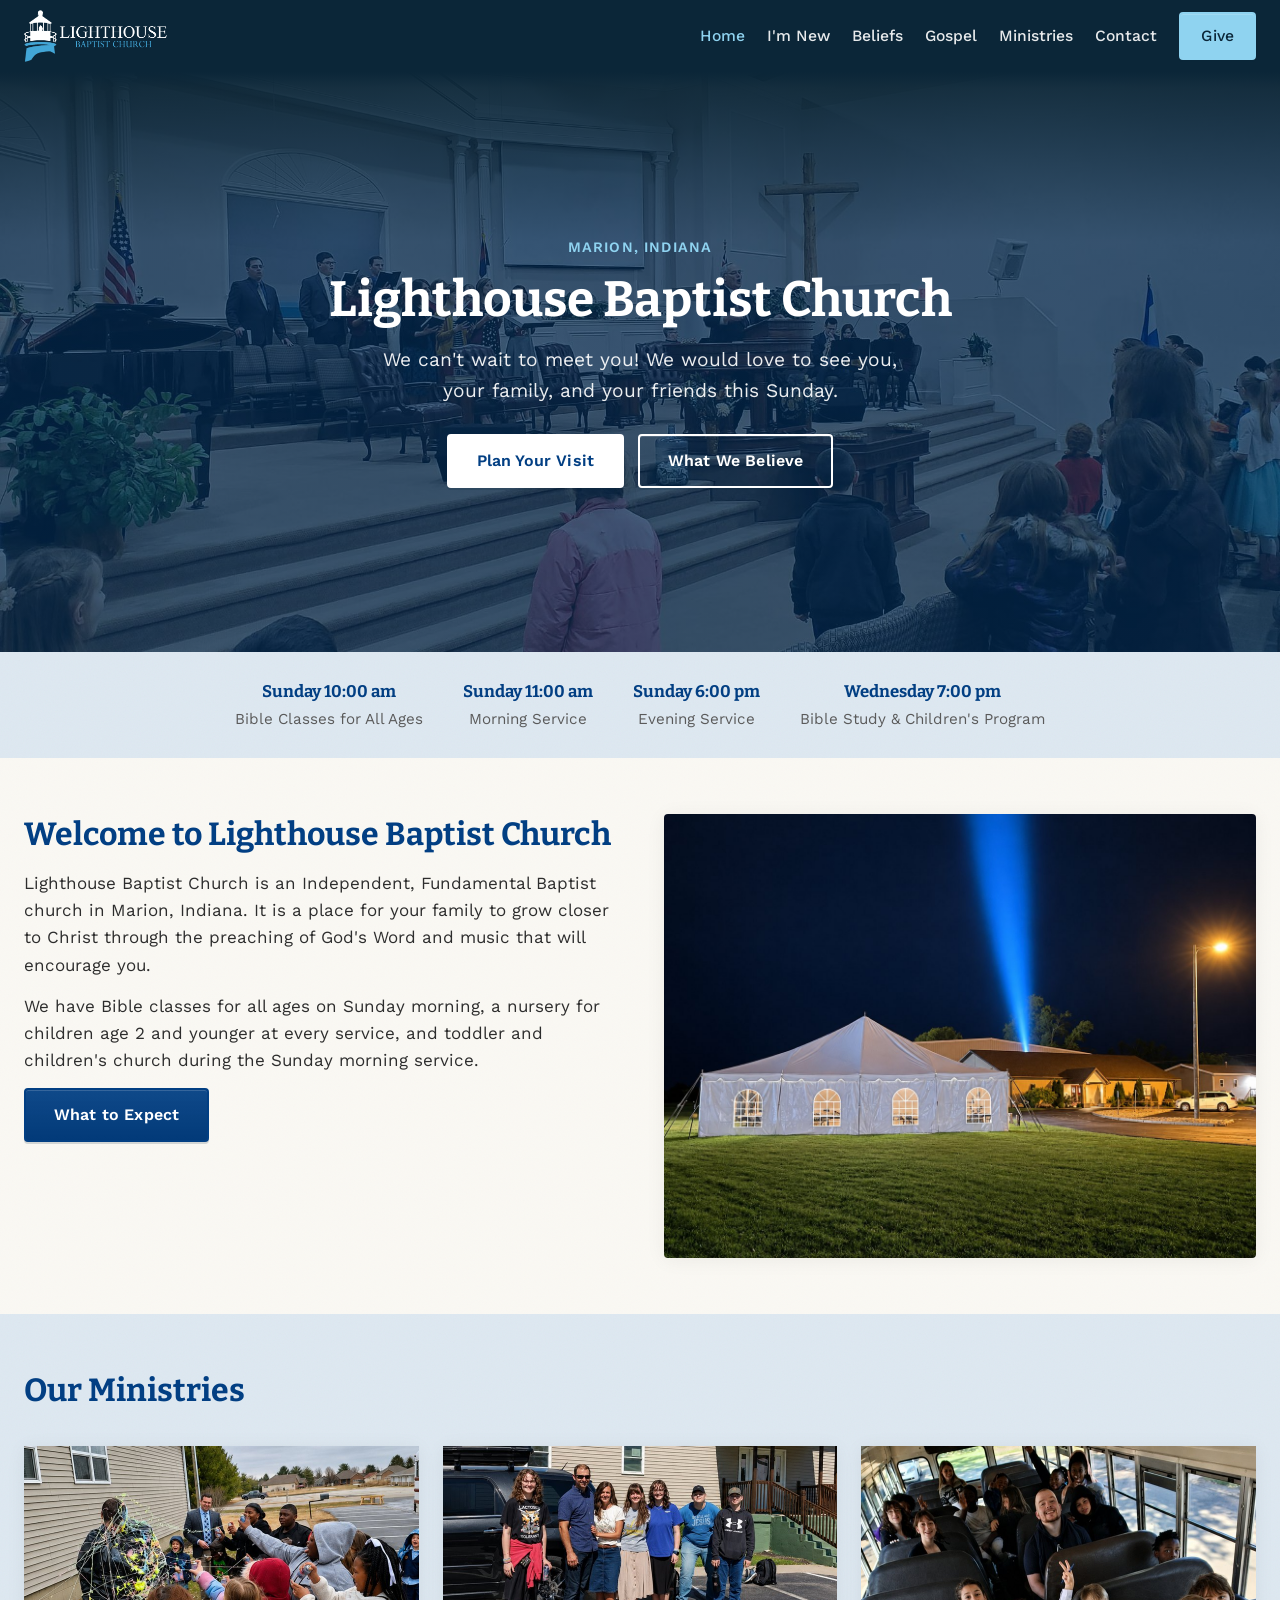
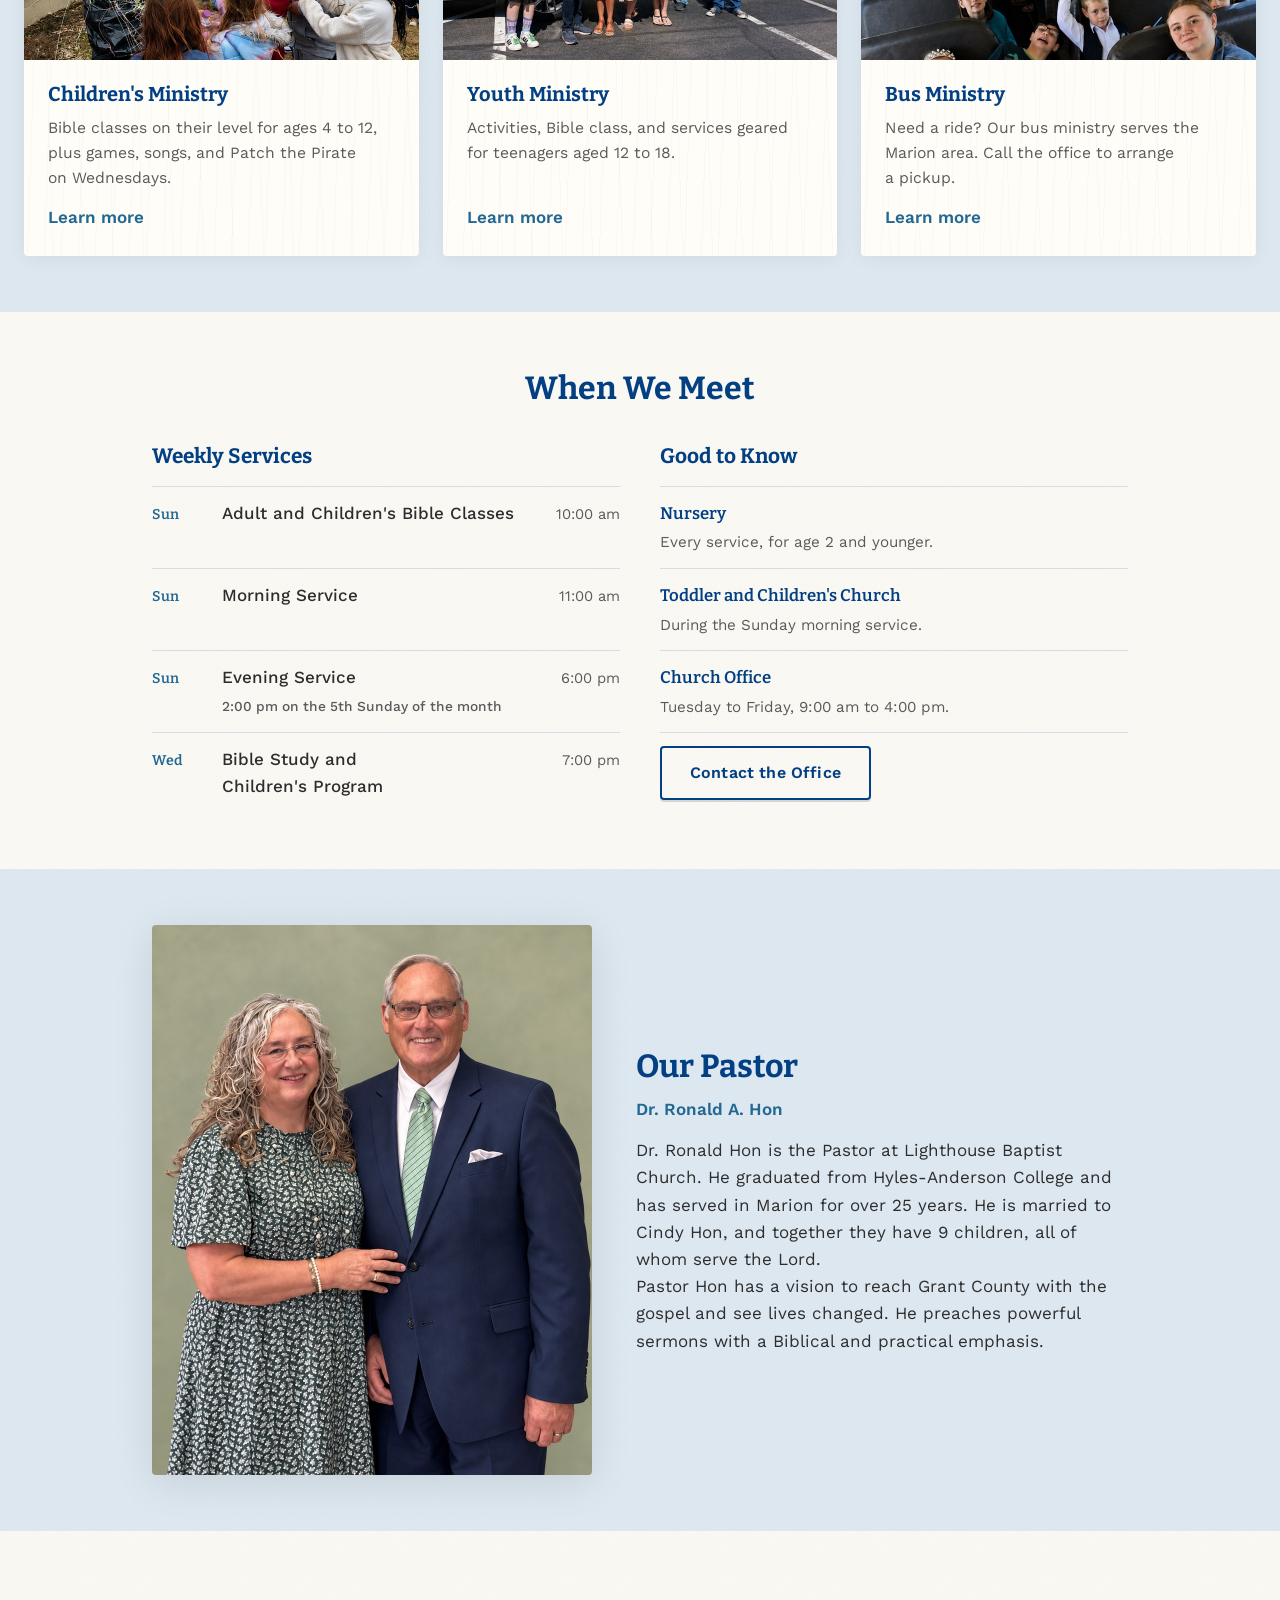
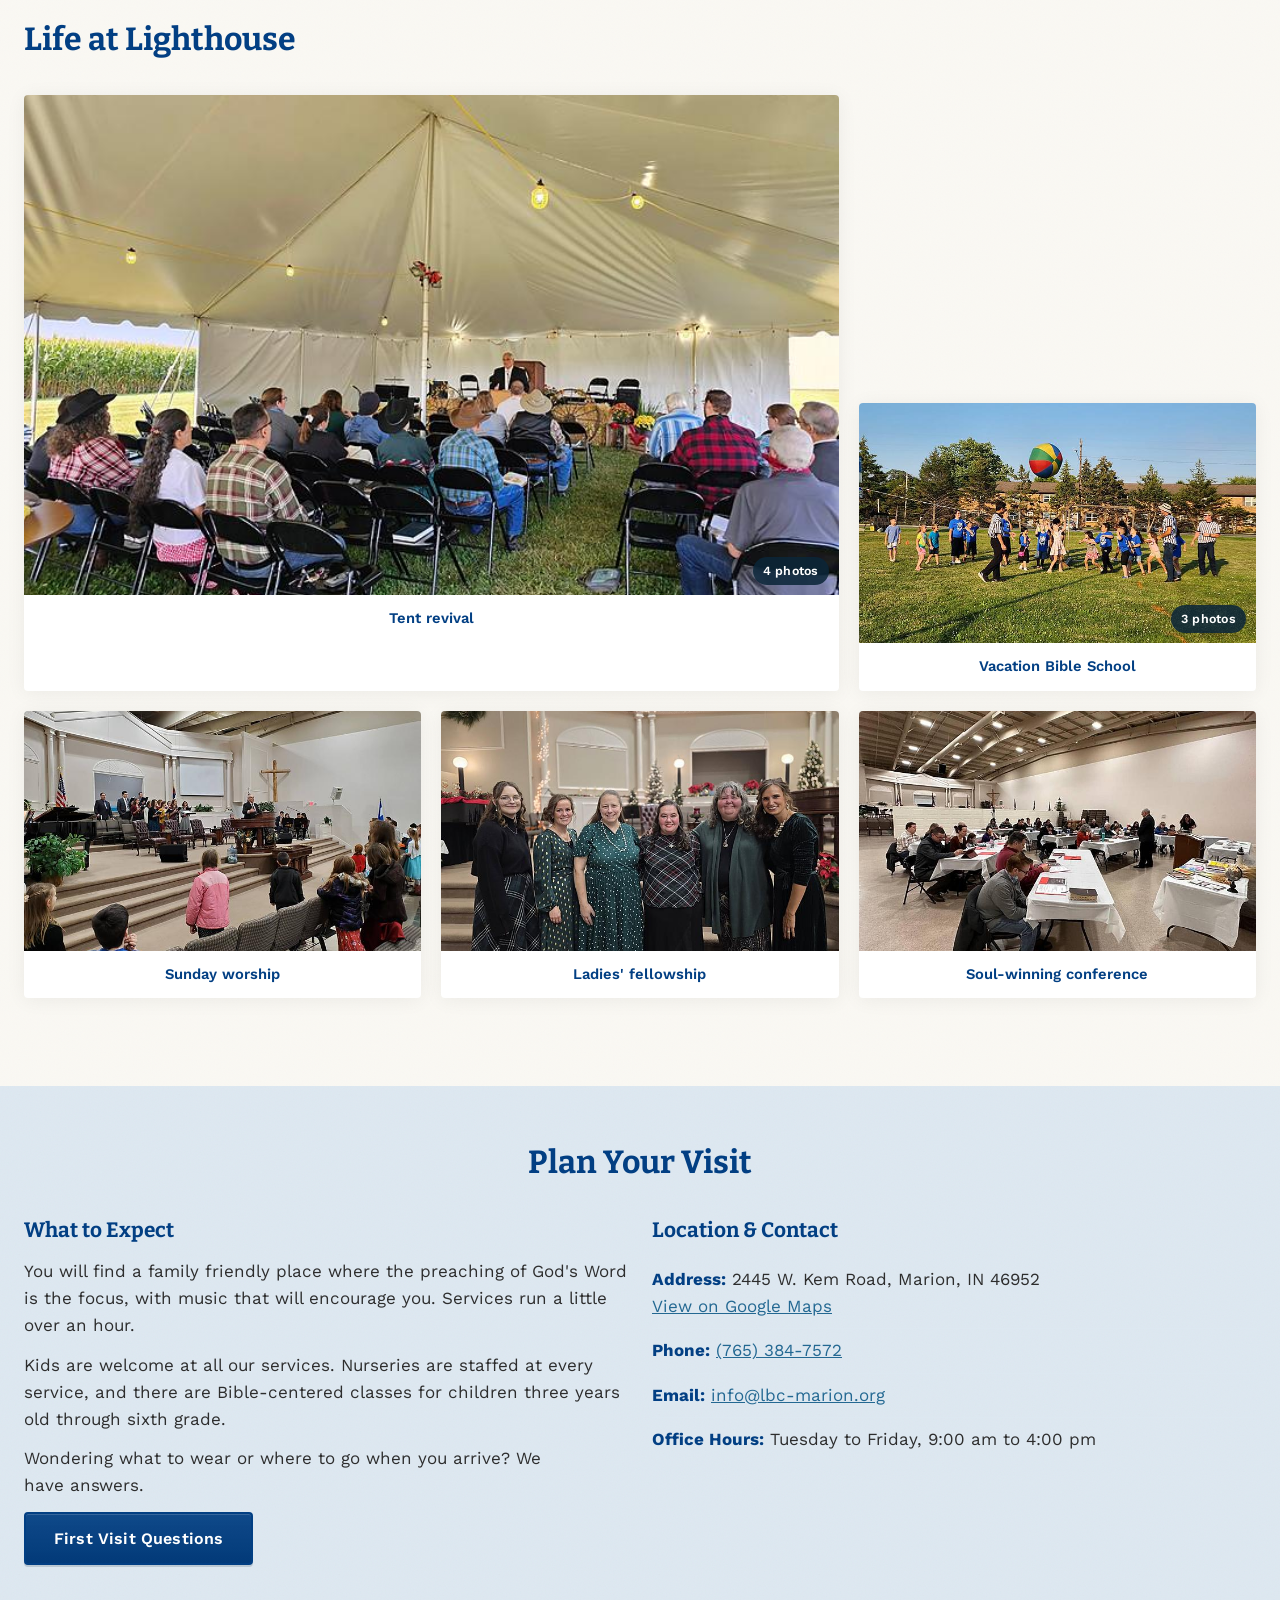
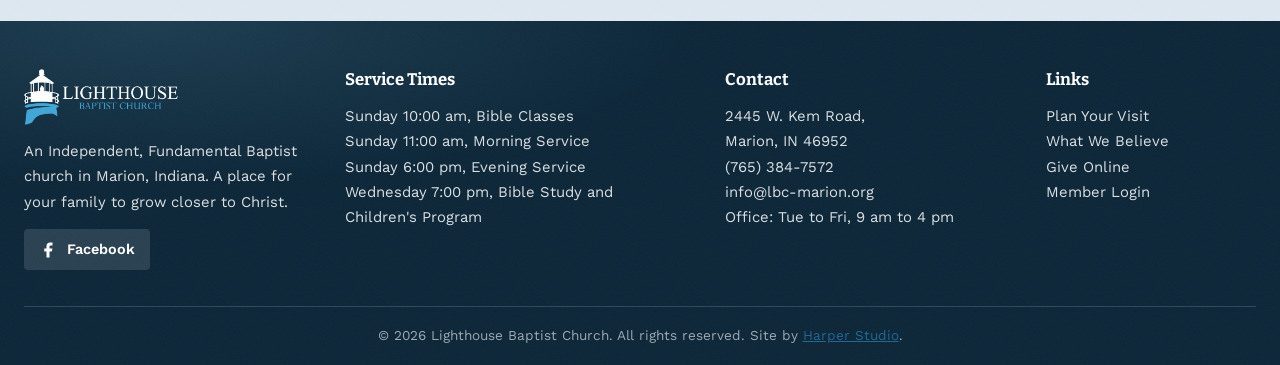
==== commit 850632fe: "Group the gallery by event behind a lightbox, and swap the pastor photo Gallery. Eleven loose tiles " ====
--- a/index.html
+++ b/index.html
@@ -29,7 +29,7 @@
 <link rel="preload" as="image" href="img/sanctuary-choir-1200.jpg"
       imagesrcset="img/sanctuary-choir-sm.jpg 700w, img/sanctuary-choir-1200.jpg 1200w, img/sanctuary-choir.jpg 2000w"
       imagesizes="100vw" fetchpriority="high">
-<link rel="stylesheet" href="style.css?v=50">
+<link rel="stylesheet" href="style.css?v=52">
 </head>
 <body>
 
@@ -178,7 +178,7 @@
   <div class="container container-mid">
     <div class="pastor-grid">
       <div class="fade-up">
-        <img class="pastor-portrait" src="img/pastor-hon.jpg" alt="Dr. Ronald A. Hon, Pastor of Lighthouse Baptist Church" width="880" height="990" loading="lazy">
+        <img class="pastor-portrait" src="img/pastor-and-mrs-hon.jpg" alt="Dr. Ronald A. Hon and his wife Cindy Hon" width="880" height="1100" loading="lazy">
       </div>
       <div class="fade-up">
         <h2>Our Pastor</h2>
@@ -197,51 +197,69 @@
       <h2>Life at Lighthouse</h2>
       <span class="wave-rule wave-rule-left"></span>
     </div>
+    <!-- Grouped by event. Each tile is the cover for an album; the album is listed
+         in data-album as "file|caption" pairs separated by ;;. The link href points
+         at the first full image, so with JavaScript off a click still opens a photo
+         rather than doing nothing. -->
     <div class="gallery-grid">
+
       <figure class="gallery-item gallery-item-lead fade-up">
-        <img src="img/vbs-games-thumb.jpg" alt="Children playing outdoor games during Vacation Bible School" width="700" height="525" loading="lazy">
+        <a class="gallery-cover" href="img/lb-tent-revival.jpg"
+           data-album="img/lb-tent-revival.jpg|Tent revival;;img/lb-tent-revival-2.jpg|Tent revival;;img/lb-tent-pastors.jpg|Under the revival tent;;img/lb-tent-sunset.jpg|The tent at sunset"
+           aria-label="Tent revival, 4 photos. Opens a larger view.">
+          <img src="img/tent-revival-thumb.jpg" alt="A service under the tent during a revival meeting" width="700" height="525" loading="lazy">
+          <span class="gallery-count">4 photos</span>
+        </a>
+        <figcaption>Tent revival</figcaption>
+      </figure>
+
+      <figure class="gallery-item fade-up">
+        <a class="gallery-cover" href="img/lb-singles-group.jpg"
+           data-album="img/lb-singles-group.jpg|Singles conference;;img/lb-singles-session.jpg|A session at the singles conference;;img/lb-singles-auditorium.jpg|Singles conference in the auditorium;;img/lb-singles-meal.jpg|A meal together at the conference"
+           aria-label="Singles conference, 4 photos. Opens a larger view.">
+          <img src="img/singles-group-thumb.jpg" alt="About thirty people gathered on the platform for a group photo at the singles conference" width="820" height="480" loading="lazy">
+          <span class="gallery-count">4 photos</span>
+        </a>
+        <figcaption>Singles conference</figcaption>
+      </figure>
+
+      <figure class="gallery-item fade-up">
+        <a class="gallery-cover" href="img/vbs-games-thumb.jpg"
+           data-album="img/vbs-games-thumb.jpg|Vacation Bible School;;img/vbs-group-thumb.jpg|Children and workers together at Vacation Bible School;;img/vbs-program-thumb.jpg|The Vacation Bible School program"
+           aria-label="Vacation Bible School, 3 photos. Opens a larger view.">
+          <img src="img/vbs-games-thumb.jpg" alt="Children playing outdoor games during Vacation Bible School" width="700" height="525" loading="lazy">
+          <span class="gallery-count">3 photos</span>
+        </a>
         <figcaption>Vacation Bible School</figcaption>
       </figure>
+
       <figure class="gallery-item fade-up">
-        <img src="img/tent-revival-thumb.jpg" alt="A service under the tent during a revival meeting" width="700" height="525" loading="lazy">
-        <figcaption>Tent revival</figcaption>
-      </figure>
+        <a class="gallery-cover" href="img/lb-sanctuary-choir.jpg"
+           data-album="img/lb-sanctuary-choir.jpg|Sunday worship"
+           aria-label="Sunday worship. Opens a larger view.">
+          <img src="img/sanctuary-choir-thumb.jpg" alt="The choir singing during a Sunday service" width="700" height="525" loading="lazy">
+        </a>
+        <figcaption>Sunday worship</figcaption>
+      </figure>
+
       <figure class="gallery-item fade-up">
-        <img src="img/ladies-thumb.jpg" alt="Ladies of Lighthouse Baptist Church together" width="700" height="525" loading="lazy">
+        <a class="gallery-cover" href="img/lb-ladies.jpg"
+           data-album="img/lb-ladies.jpg|Ladies' fellowship"
+           aria-label="Ladies' fellowship. Opens a larger view.">
+          <img src="img/ladies-thumb.jpg" alt="Ladies of Lighthouse Baptist Church together" width="700" height="525" loading="lazy">
+        </a>
         <figcaption>Ladies' fellowship</figcaption>
       </figure>
+
       <figure class="gallery-item fade-up">
-        <img src="img/soul-winning-thumb.jpg" alt="Attendees seated at tables during a soul-winning conference" width="700" height="525" loading="lazy">
+        <a class="gallery-cover" href="img/lb-soul-winning.jpg"
+           data-album="img/lb-soul-winning.jpg|Soul-winning conference"
+           aria-label="Soul-winning conference. Opens a larger view.">
+          <img src="img/soul-winning-thumb.jpg" alt="Attendees seated at tables during a soul-winning conference" width="700" height="525" loading="lazy">
+        </a>
         <figcaption>Soul-winning conference</figcaption>
       </figure>
-      <figure class="gallery-item fade-up">
-        <img src="img/vbs-group-thumb.jpg" alt="Children and workers gathered together for Vacation Bible School" width="700" height="327" loading="lazy">
-        <figcaption>VBS together</figcaption>
-      </figure>
-      <figure class="gallery-item fade-up">
-        <img src="img/sanctuary-choir-thumb.jpg" alt="The choir singing during a Sunday service" width="700" height="525" loading="lazy">
-        <figcaption>Sunday worship</figcaption>
-      </figure>
-      <figure class="gallery-item fade-up">
-        <img src="img/singles-group-thumb.jpg" alt="About thirty people gathered on the platform for a group photo at the singles conference" width="820" height="480" loading="lazy">
-        <figcaption>Singles conference</figcaption>
-      </figure>
-      <figure class="gallery-item fade-up">
-        <img src="img/singles-session-thumb.jpg" alt="A speaker addressing people seated in the auditorium during the singles conference" width="820" height="480" loading="lazy">
-        <figcaption>A session at the singles conference</figcaption>
-      </figure>
-      <figure class="gallery-item fade-up">
-        <img src="img/singles-auditorium-thumb.jpg" alt="People seated in the auditorium listening during a singles conference session" width="820" height="480" loading="lazy">
-        <figcaption>Singles conference in the auditorium</figcaption>
-      </figure>
-      <figure class="gallery-item fade-up">
-        <img src="img/singles-meal-thumb.jpg" alt="People sharing a meal at long tables in the fellowship hall during the singles conference" width="820" height="480" loading="lazy">
-        <figcaption>A meal together at the conference</figcaption>
-      </figure>
-      <figure class="gallery-item gallery-item-wide fade-up">
-        <img src="img/tent-revival-2-thumb.jpg" alt="Two men standing under the revival tent beside the pulpit, with hay bales and pumpkins" width="820" height="480" loading="lazy">
-        <figcaption>Under the revival tent</figcaption>
-      </figure>
+
     </div>
   </div>
 </section>
@@ -316,6 +334,17 @@
     <div class="footer-bottom">&copy; 2026 Lighthouse Baptist Church. All rights reserved. Site by <a href="https://harperstudio.co/" target="_blank" rel="noopener">Harper Studio</a>.</div>
   </div>
 </footer>
+
+<div id="lightbox" role="dialog" aria-modal="true" aria-label="Photo viewer">
+  <button type="button" class="lb-btn lb-close" onclick="lbClose()" aria-label="Close photo viewer">&#10005;</button>
+  <button type="button" class="lb-btn lb-prev" onclick="lbStep(-1)" aria-label="Previous photo">&#8249;</button>
+  <div class="lb-stage">
+    <img src="" alt="">
+    <p class="lb-caption"></p>
+    <p class="lb-counter"></p>
+  </div>
+  <button type="button" class="lb-btn lb-next" onclick="lbStep(1)" aria-label="Next photo">&#8250;</button>
+</div>
 
 <div id="comingSoonModal">
   <div class="modal-box">
@@ -375,6 +404,6 @@
 }
 </script>
 
-<script src="main.js?v=3"></script>
+<script src="main.js?v=4"></script>
 </body>
 </html>
--- a/style.css
+++ b/style.css
@@ -398,7 +398,7 @@
 /* `height: auto` is required: the img's height attribute is a presentational
    hint that otherwise wins over aspect-ratio, which stretched this to 280x800 */
 .pastor-portrait {
-  width: 100%; height: auto; aspect-ratio: 8 / 9;
+  width: 100%; height: auto; aspect-ratio: 4 / 5;
   object-fit: cover; object-position: center top;
   border: 0; outline: 0;
   border-radius: var(--radius); box-shadow: var(--shadow-lg);
@@ -417,9 +417,6 @@
 .gallery-grid { display: grid; grid-template-columns: repeat(3, minmax(0, 1fr)); gap: 20px; }
 /* one photo carries the group instead of identical tiles in lockstep */
 .gallery-item-lead { grid-column: span 2; grid-row: span 2; }
-/* 11 tiles in 3 columns: the lead takes 4 cells, so 14 are used and the last row
-   would sit one short. The closing tile spans two to land the grid flush at 15. */
-.gallery-item-wide { grid-column: span 2; }
 .gallery-item-lead img { height: 100%; min-height: 500px; }
 .gallery-item {
   border-radius: var(--radius); overflow: hidden; box-shadow: var(--shadow);
@@ -646,6 +643,60 @@
   border-radius: var(--radius); box-shadow: var(--shadow);
 }
 @media (max-width: 760px) { .wayfinding { grid-template-columns: 1fr; } }
+
+/* ---------- gallery covers and lightbox ---------- */
+
+/* the cover fills its tile; the count badge says an album sits behind it */
+.gallery-cover { display: block; position: relative; text-decoration: none; }
+.gallery-cover:focus-visible { outline: 3px solid var(--accent-sky); outline-offset: -3px; }
+.gallery-count {
+  position: absolute; right: 10px; bottom: 10px;
+  background: rgba(11, 38, 56, 0.86); color: #fff;
+  font-size: 0.78rem; font-weight: 600; letter-spacing: 0.02em;
+  padding: 4px 10px; border-radius: 999px;
+}
+.gallery-cover::after {
+  content: ""; position: absolute; inset: 0;
+  background: linear-gradient(rgba(11, 38, 56, 0) 55%, rgba(11, 38, 56, 0.30));
+  opacity: 0; transition: opacity 0.2s;
+}
+.gallery-cover:hover::after, .gallery-cover:focus-visible::after { opacity: 1; }
+@media (prefers-reduced-motion: reduce) { .gallery-cover::after { transition: none; } }
+
+#lightbox {
+  display: none; position: fixed; inset: 0; z-index: 200;
+  background: rgba(4, 18, 30, 0.94);
+  align-items: center; justify-content: center; padding: 24px;
+}
+#lightbox.open { display: flex; }
+.lb-stage { display: flex; flex-direction: column; align-items: center; gap: 14px; max-width: 100%; }
+/* never scaled up past its own size, so a 700px photo stays sharp instead of soft */
+.lb-stage img {
+  display: block; max-width: min(92vw, 1100px); max-height: 78vh;
+  width: auto; height: auto; border-radius: var(--radius);
+}
+.lb-caption { color: #fff; font-size: 0.98rem; text-align: center; }
+.lb-counter { color: rgba(255, 255, 255, 0.72); font-size: 0.86rem; }
+.lb-btn {
+  position: absolute; top: 50%; transform: translateY(-50%);
+  background: rgba(255, 255, 255, 0.12); border: 1px solid rgba(255, 255, 255, 0.35);
+  color: #fff; width: 52px; height: 52px; border-radius: 50%;
+  font-size: 1.5rem; line-height: 1; cursor: pointer;
+}
+.lb-btn:hover { background: rgba(255, 255, 255, 0.24); }
+.lb-prev { left: 18px; }
+.lb-next { right: 18px; }
+.lb-close {
+  position: absolute; top: 18px; right: 18px; transform: none;
+  font-size: 1.2rem; width: 46px; height: 46px;
+}
+.lb-single .lb-prev, .lb-single .lb-next, .lb-single .lb-counter { display: none; }
+@media (max-width: 560px) {
+  .lb-btn { width: 44px; height: 44px; }
+  .lb-prev { left: 8px; }
+  .lb-next { right: 8px; }
+  .lb-stage img { max-height: 66vh; }
+}
 
 /* ---------- gospel ---------- */
 
@@ -864,9 +915,6 @@
   .gallery-item img { height: 180px; }
   .gallery-item-lead { grid-column: span 2; grid-row: auto; }
   .gallery-item-lead img { min-height: 0; height: 240px; }
-  /* two columns here, so the lead already spans the row and the closing tile must
-     stop spanning or the count goes odd again */
-  .gallery-item-wide { grid-column: auto; }
   .sched-row { grid-template-columns: 64px 1fr; gap: 6px 14px; }
   .sched-when { grid-column: 2; text-align: left; }
   /* One card per row, laid out sideways. Two columns on a phone left each card
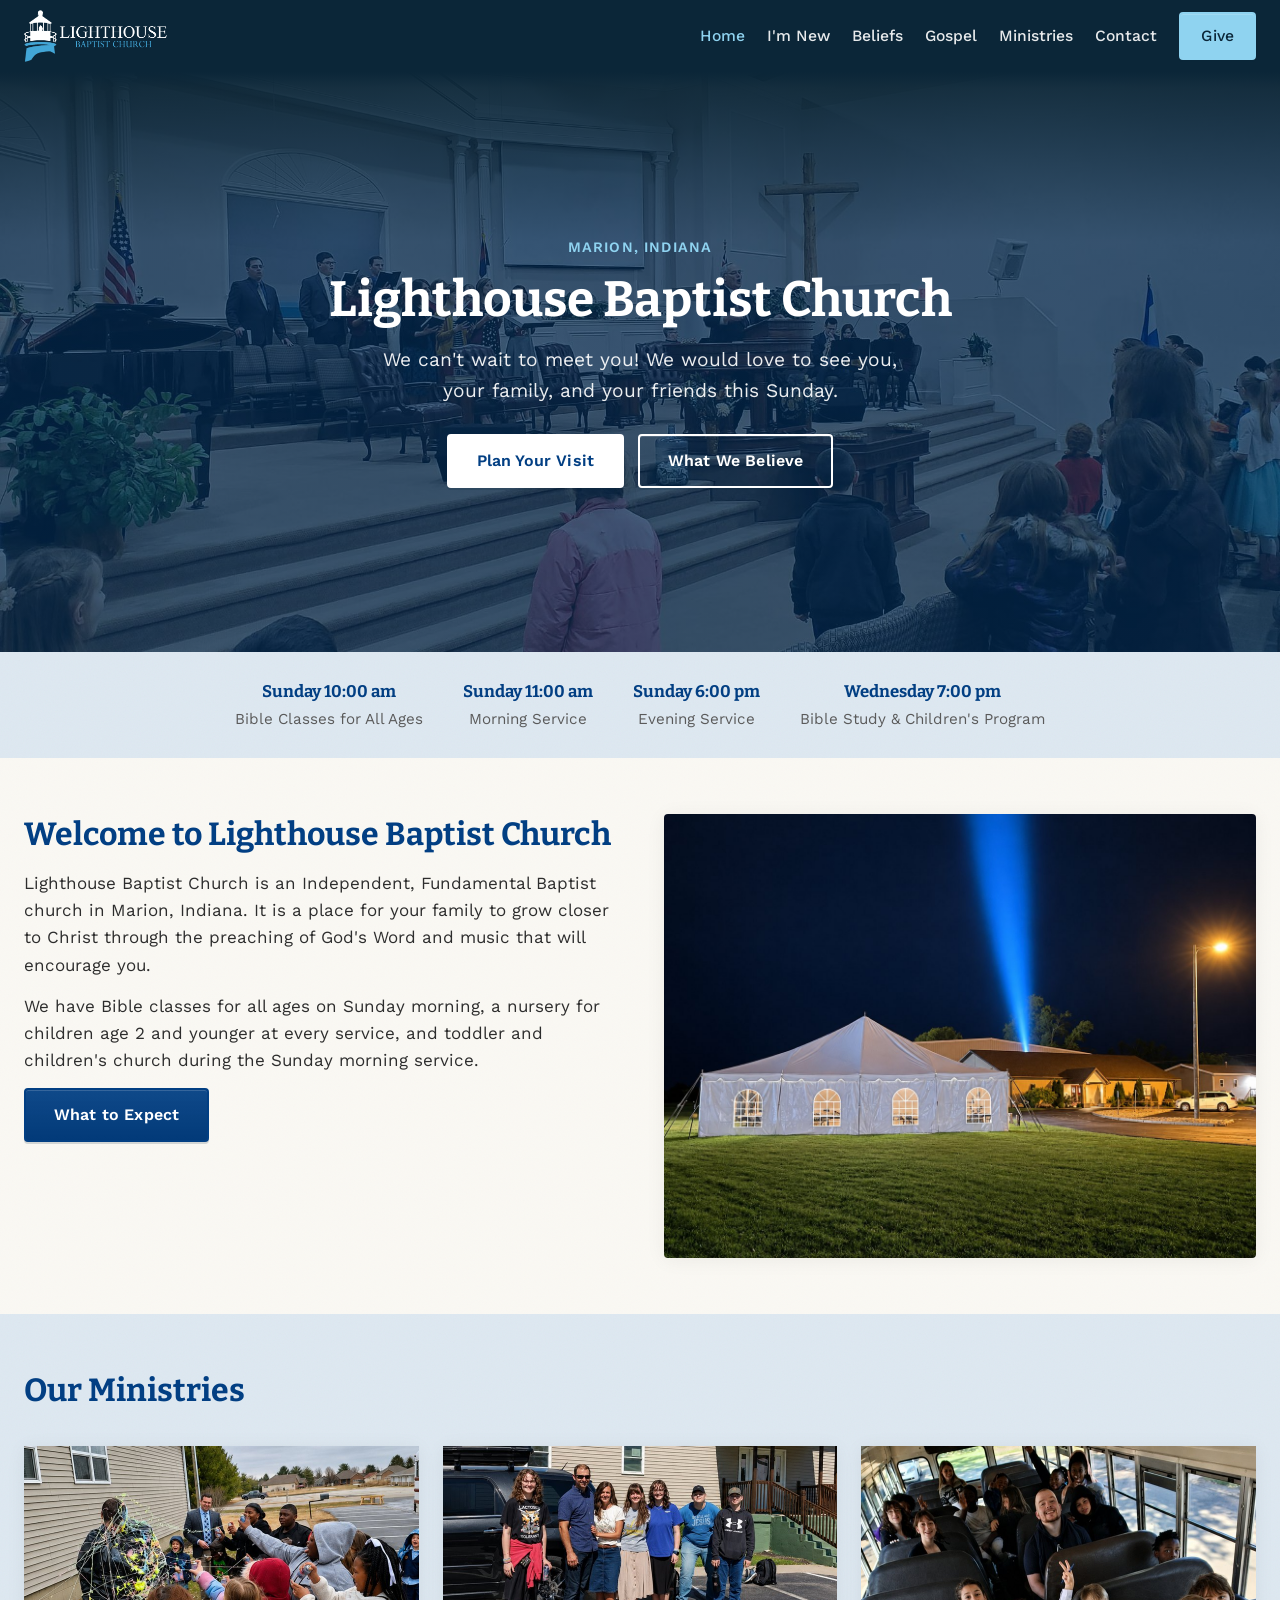
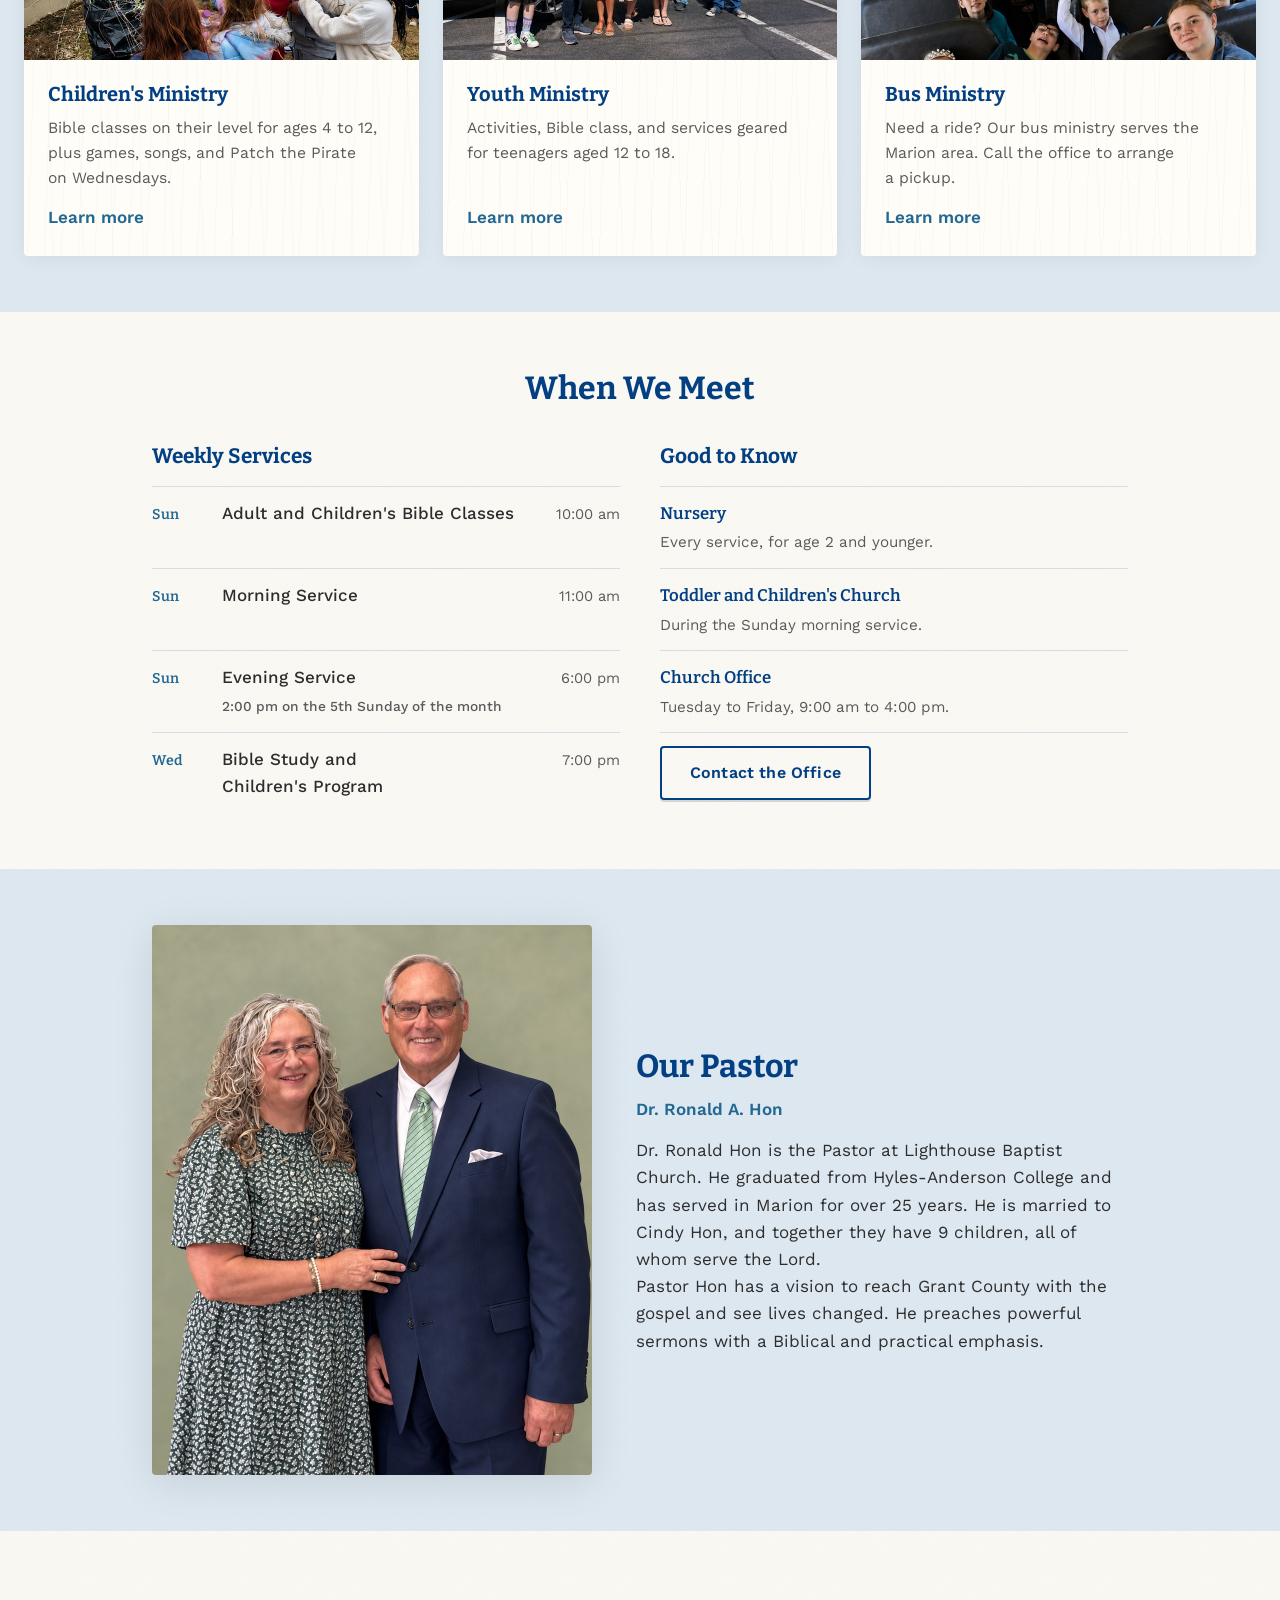
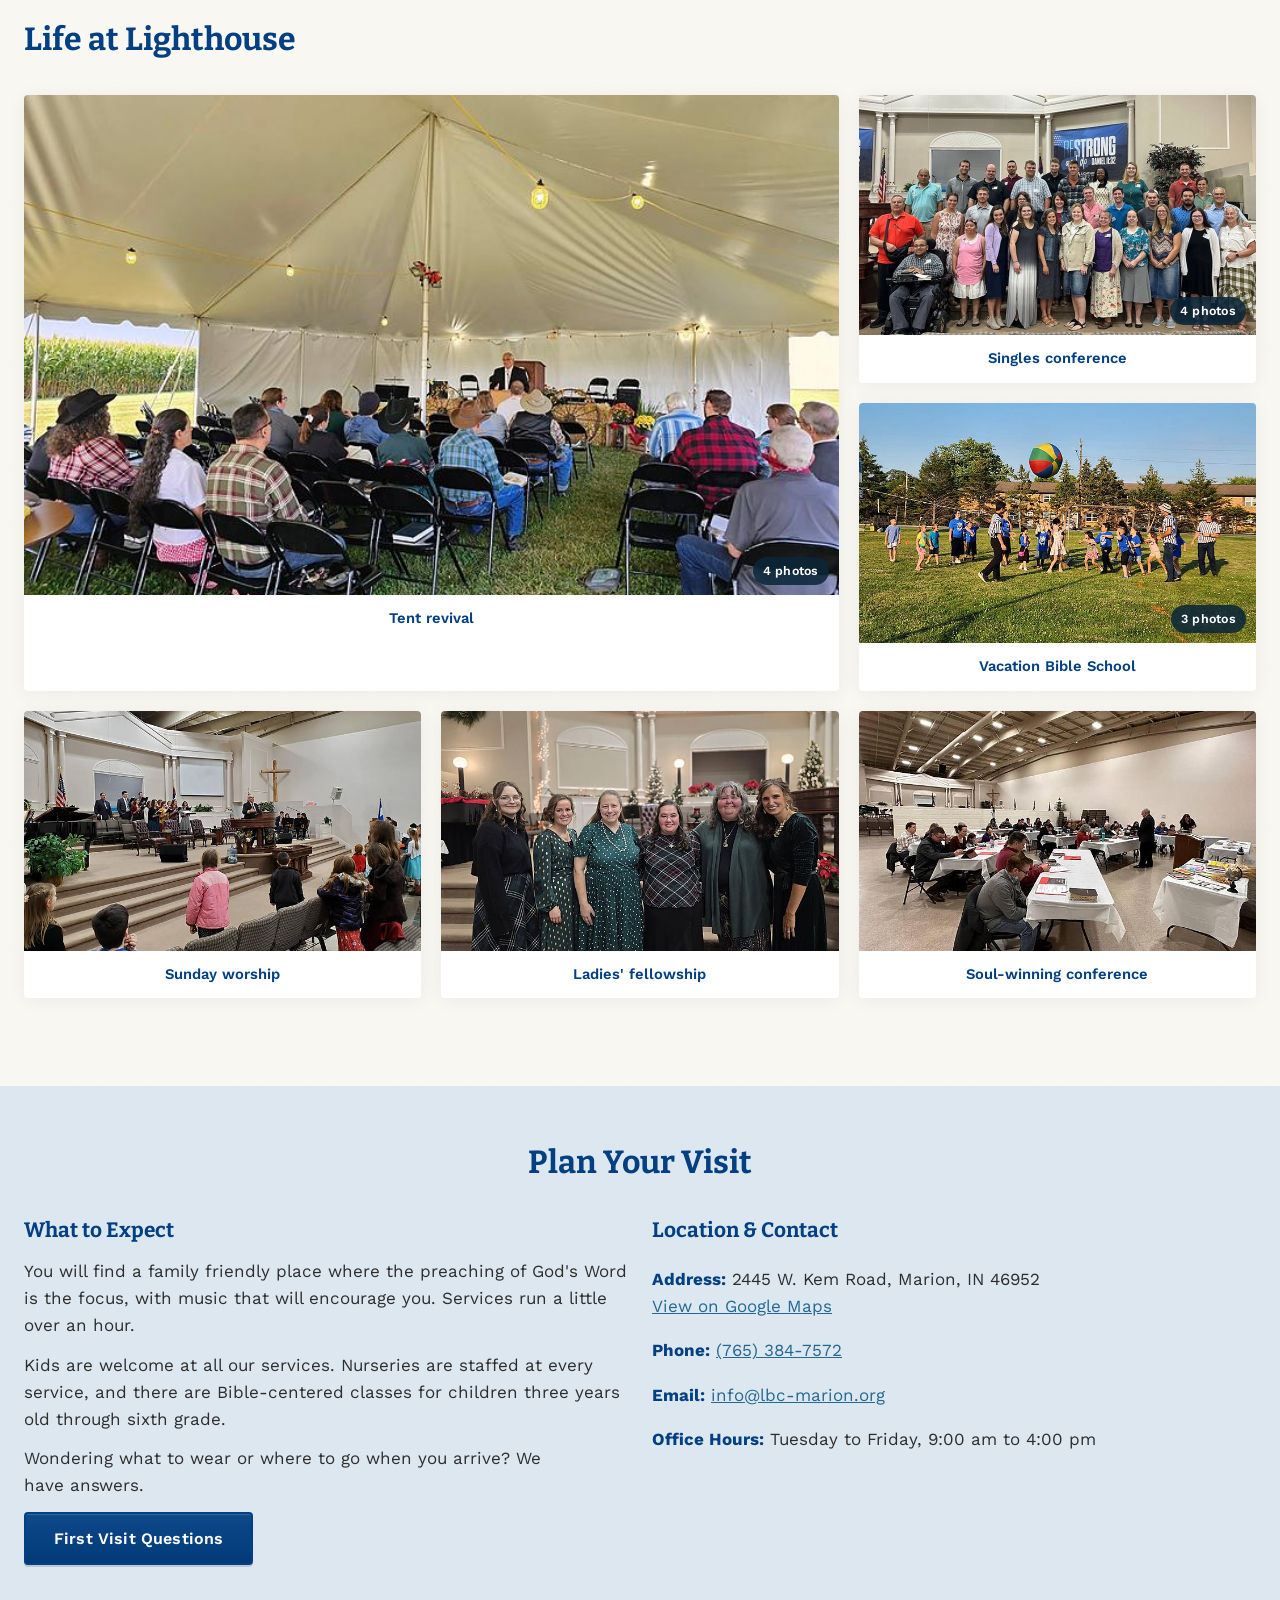
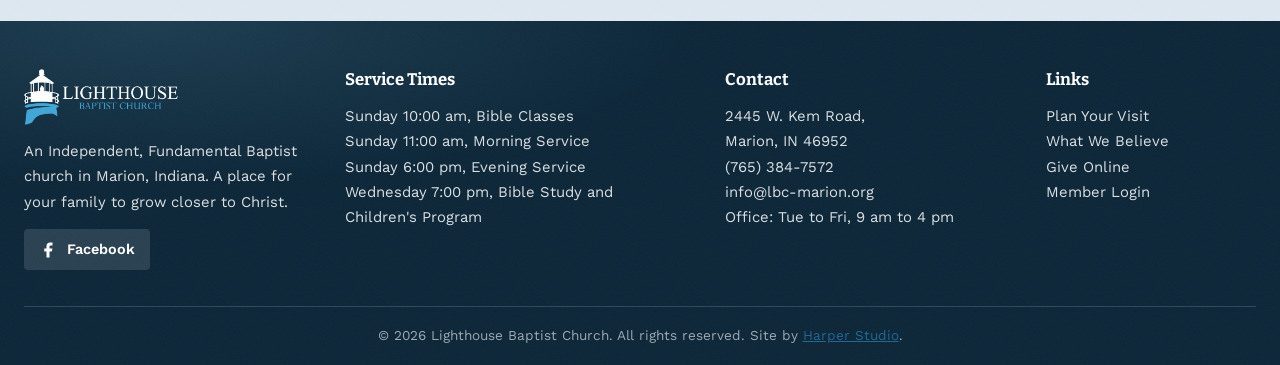
==== commit ead02d06: "Add site-checks CI and trim the meta descriptions under the search snippet limit" ====
--- a/index.html
+++ b/index.html
@@ -6,13 +6,13 @@
 <meta name="color-scheme" content="light">
 <meta name="supported-color-schemes" content="light">
 <title>Lighthouse Baptist Church — Marion, IN | Sunday Services &amp; Visit Info</title>
-<meta name="description" content="Lighthouse Baptist Church in Marion, Indiana. Sunday Bible classes at 10:00 am, morning service at 11:00 am, evening service at 6:00 pm. An Independent, Fundamental Baptist church. Visitors always welcome.">
+<meta name="description" content="Lighthouse Baptist Church, Marion, Indiana. An Independent, Fundamental Baptist church. Sunday 10:00 am, 11:00 am, and 6:00 pm. Visitors welcome.">
 <link rel="canonical" href="https://www.lbc-marion.org/">
 <meta name="robots" content="index, follow">
 <meta property="og:type" content="website">
 <meta property="og:site_name" content="Lighthouse Baptist Church">
 <meta property="og:title" content="Lighthouse Baptist Church — Marion, IN">
-<meta property="og:description" content="Sunday Bible classes 10:00 am, morning service 11:00 am, evening service 6:00 pm. Visitors always welcome.">
+<meta property="og:description" content="Lighthouse Baptist Church, Marion, Indiana. An Independent, Fundamental Baptist church. Sunday 10:00 am, 11:00 am, and 6:00 pm. Visitors welcome.">
 <meta property="og:url" content="https://www.lbc-marion.org/">
 <meta property="og:image" content="https://www.lbc-marion.org/social-preview.jpg">
 <meta property="og:locale" content="en_US">
